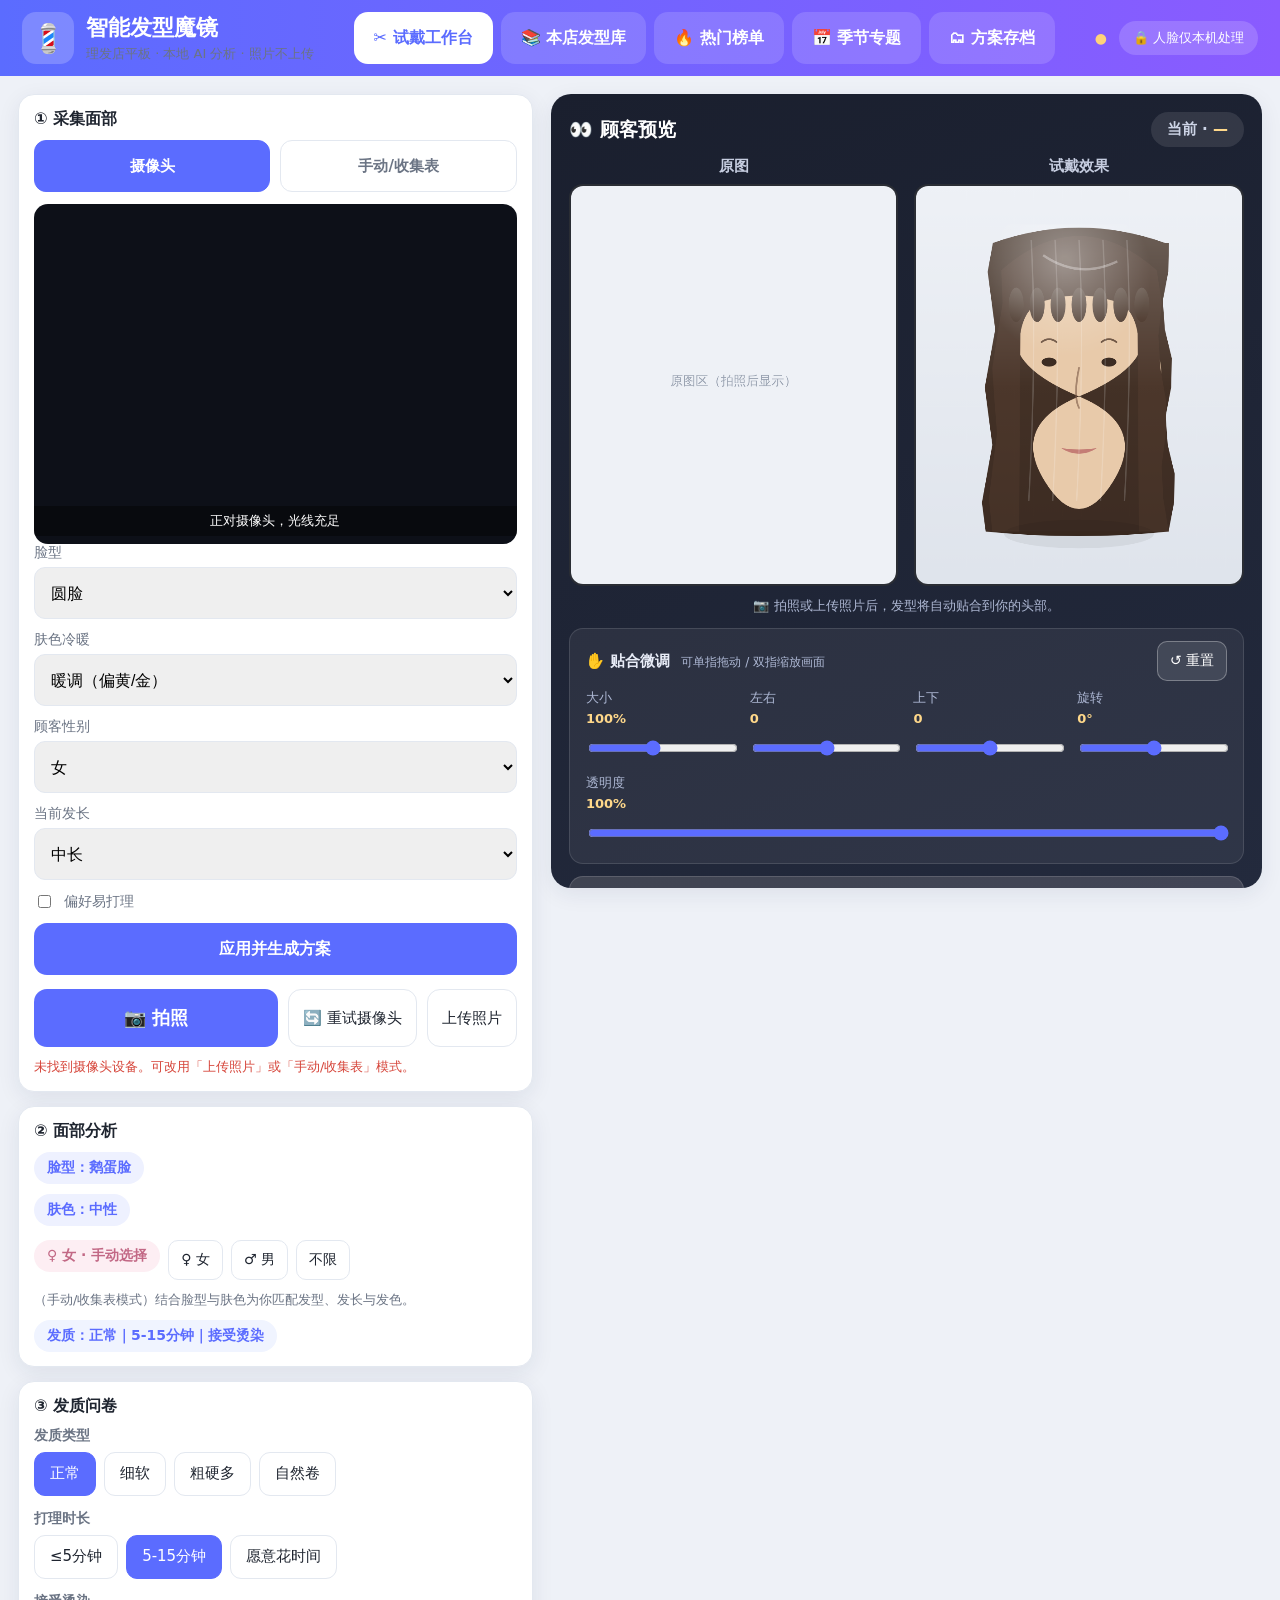
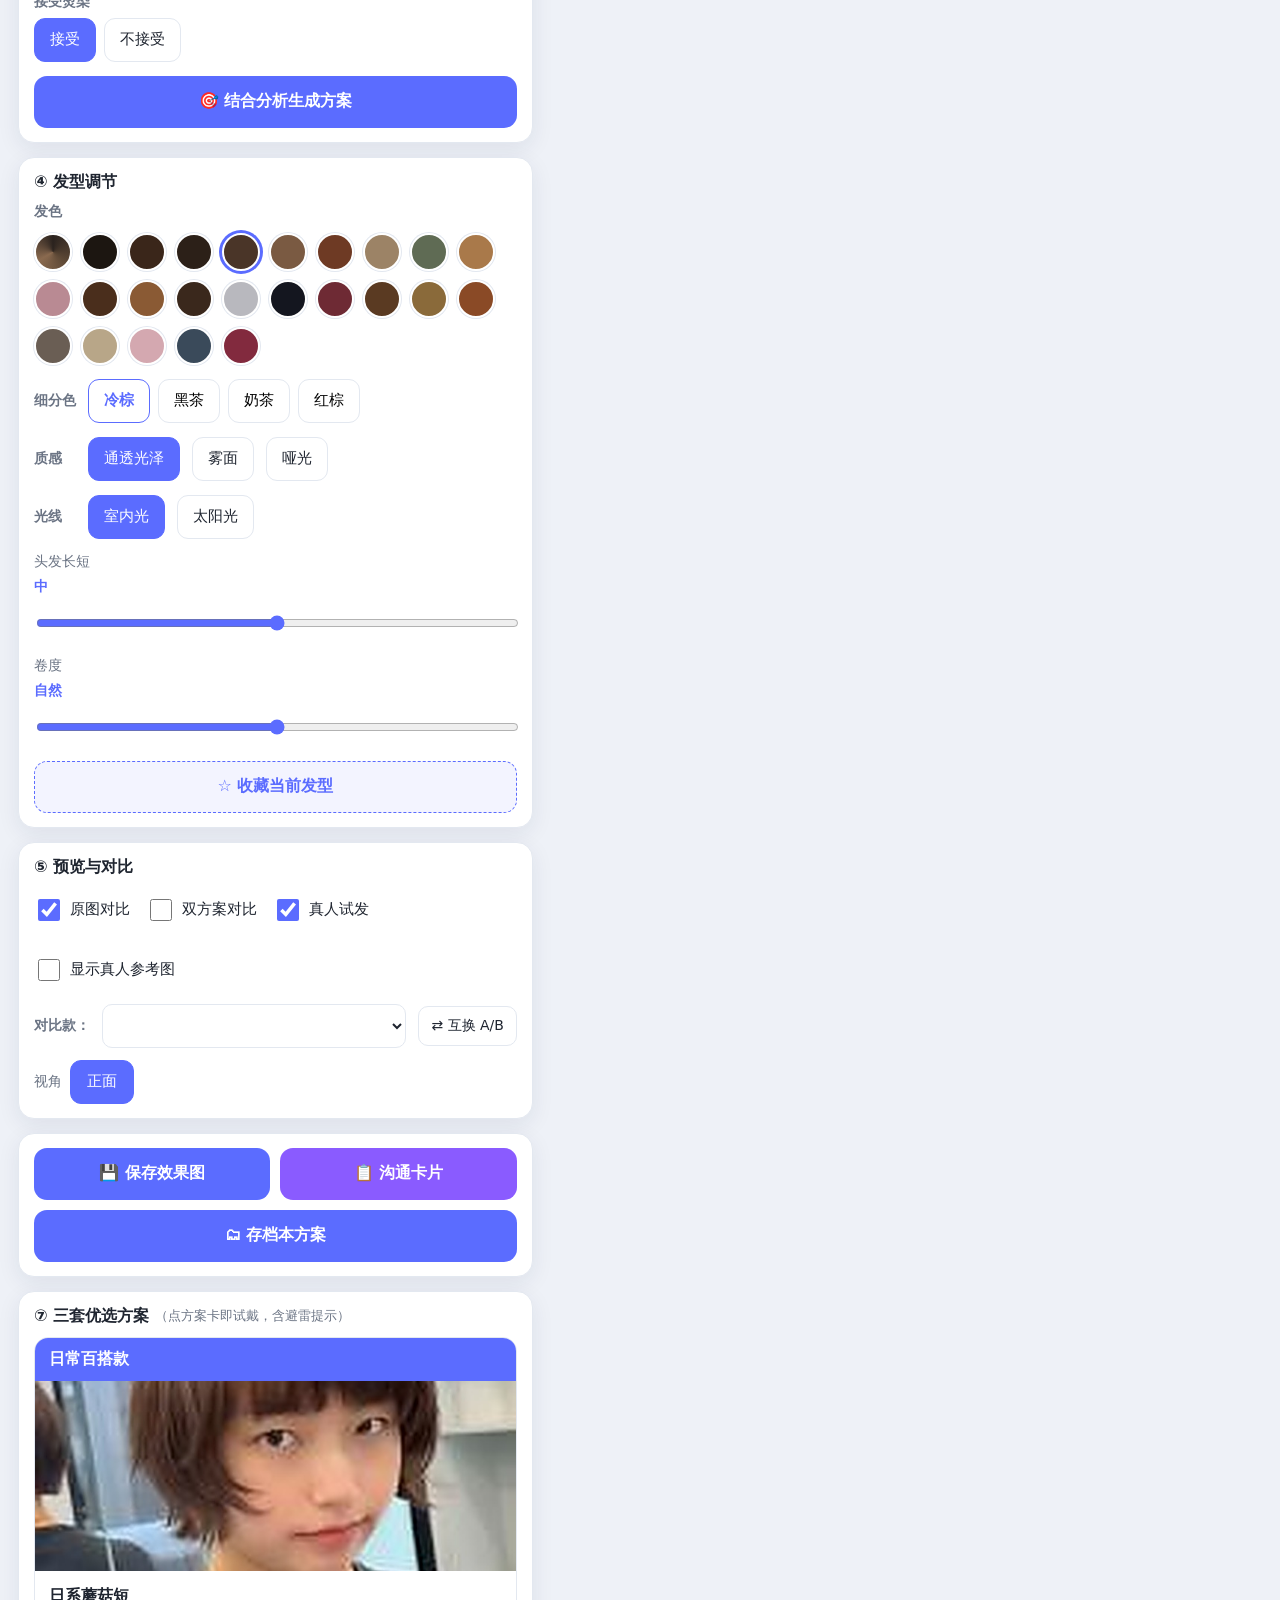
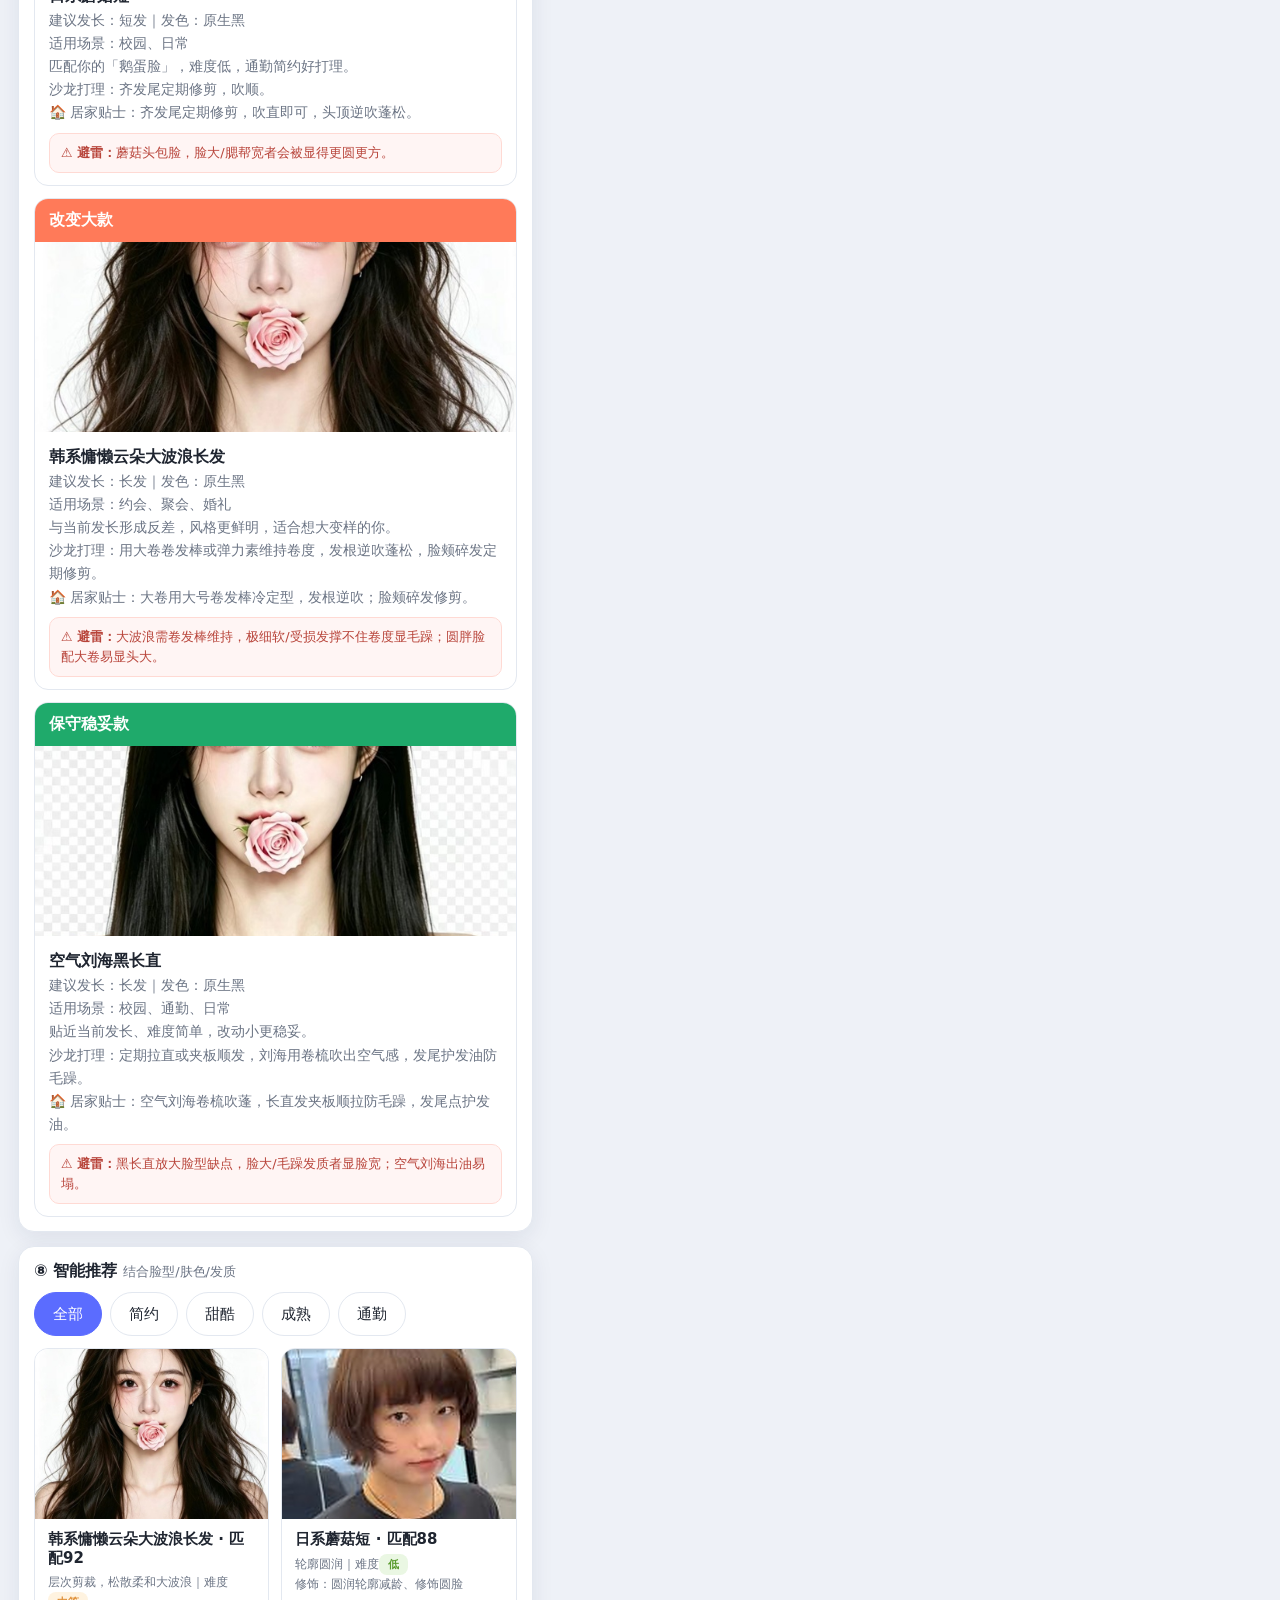
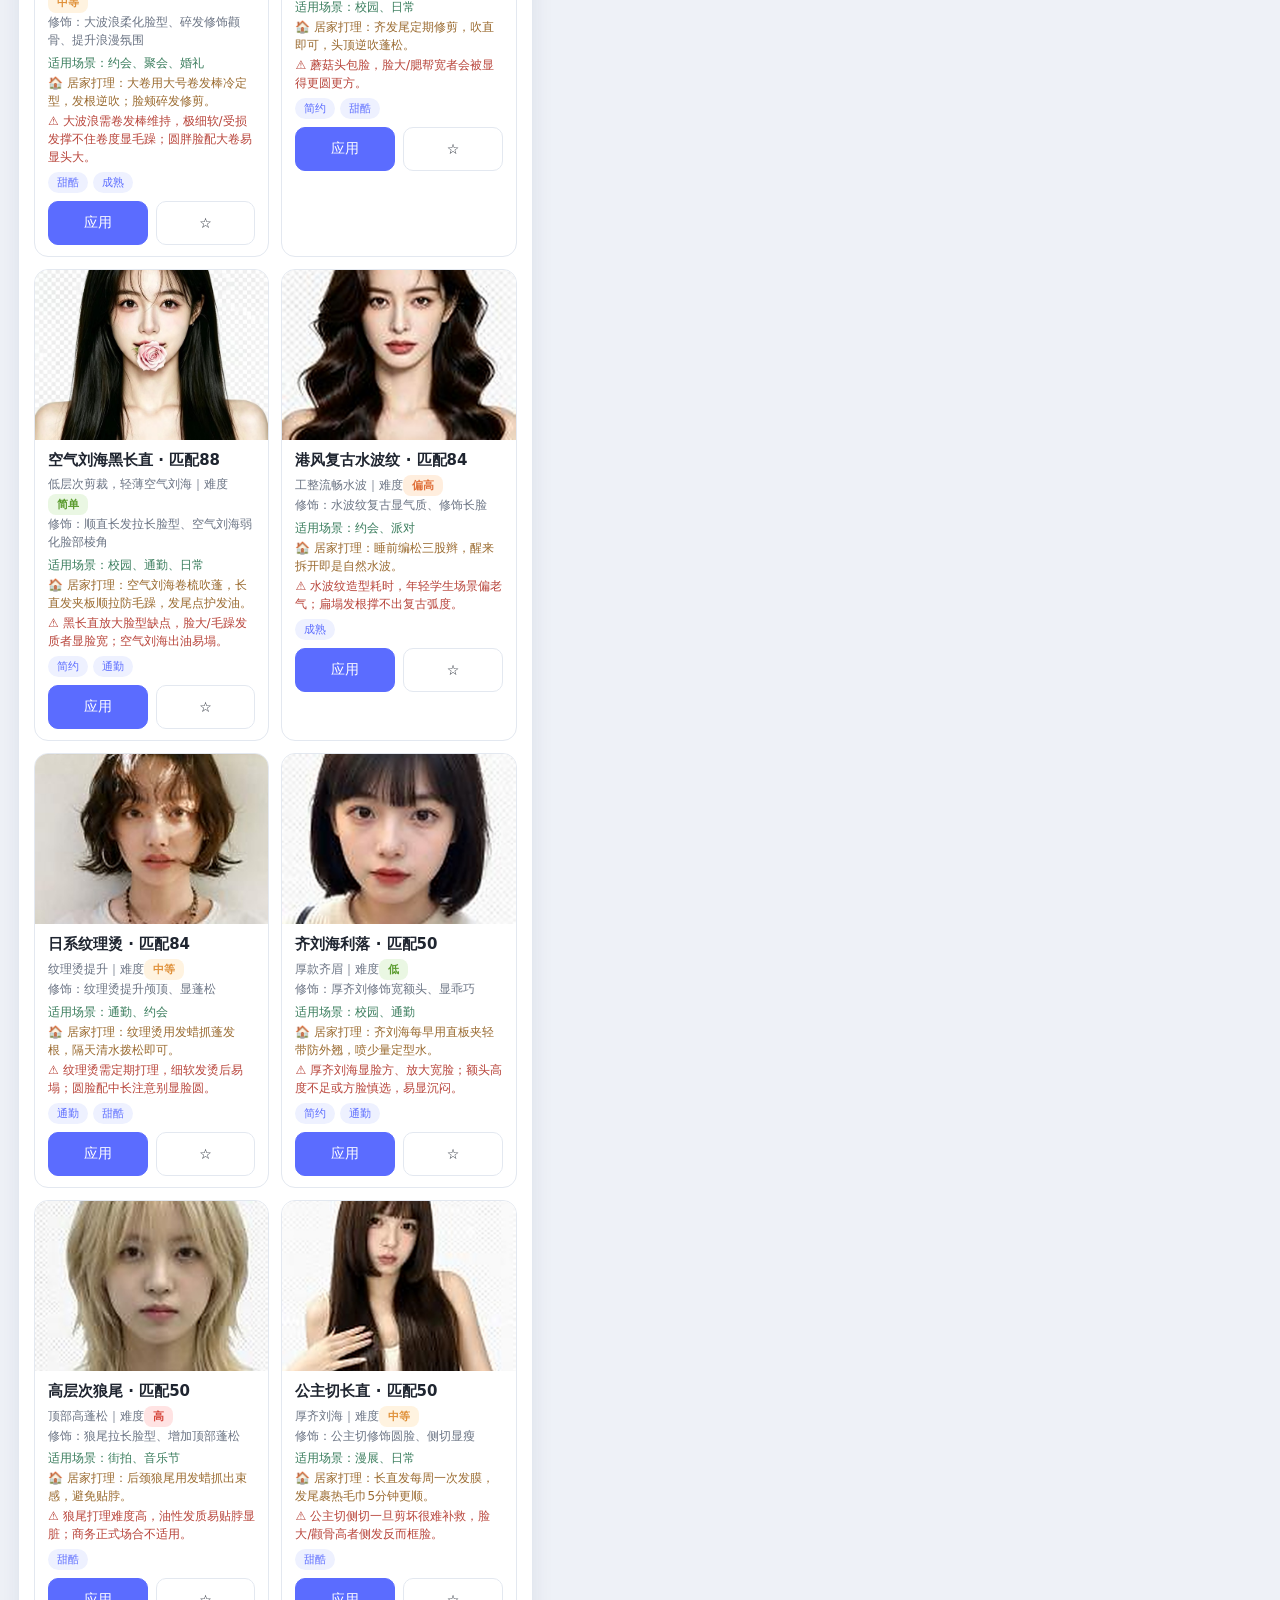
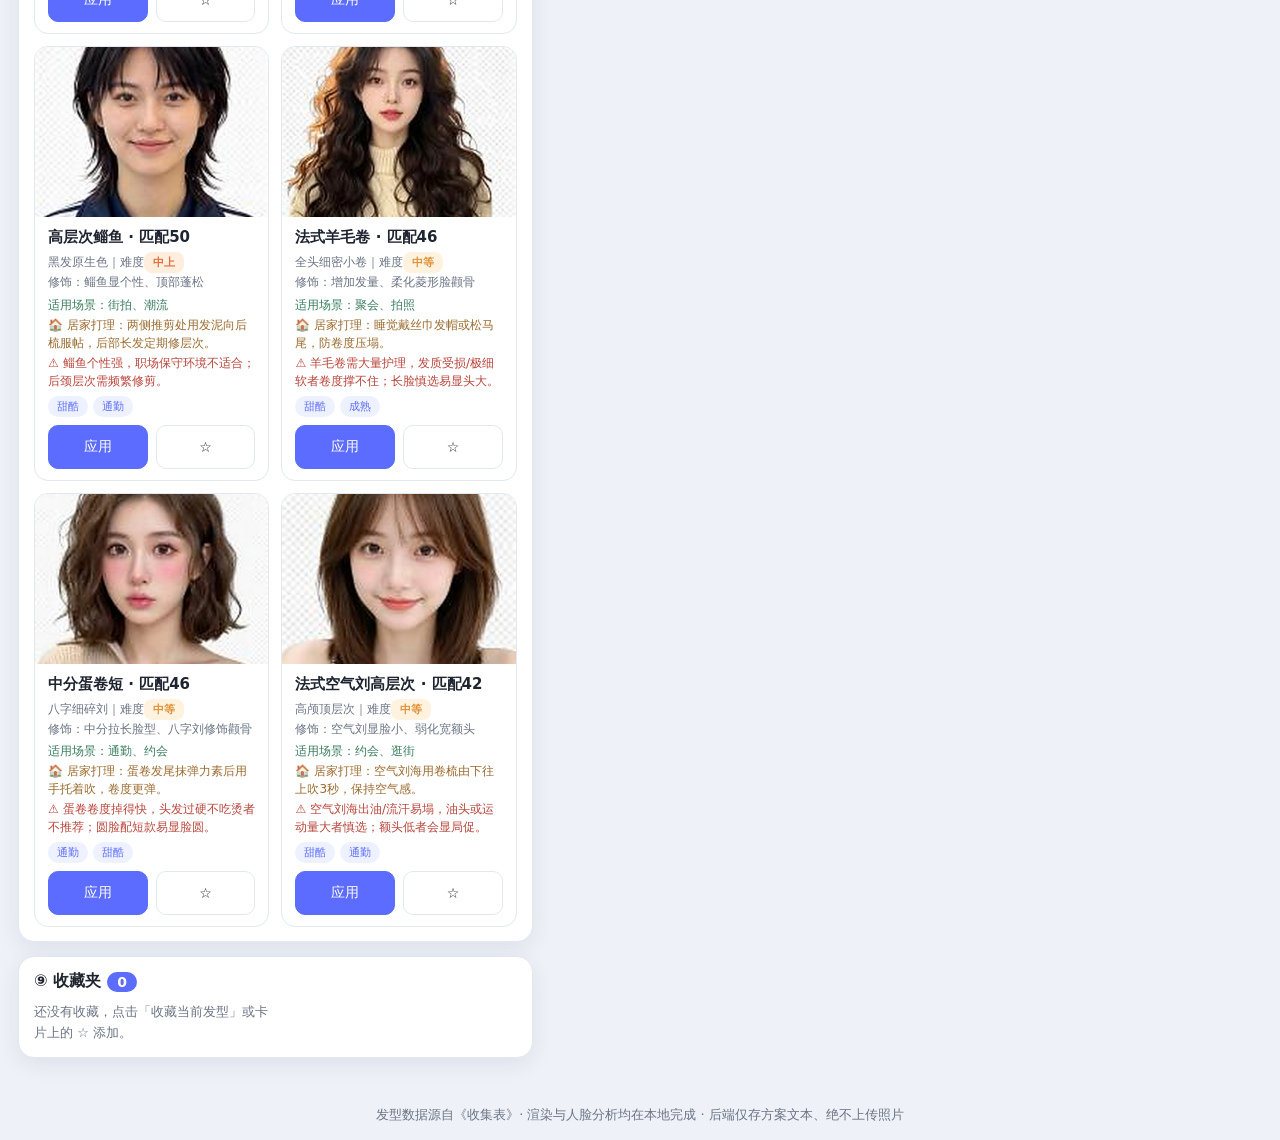
==== index.html @ 03079130 "feat: 发型魔镜加固版 - 去除渲染阻塞外部脚本，纯静态可部署" ====
<!DOCTYPE html>
<html lang="zh-CN">
<head>
<meta charset="UTF-8" />
<meta name="viewport" content="width=device-width, initial-scale=1.0, maximum-scale=1.0, user-scalable=no" />
<title>智能发型魔镜 · 理发店平板系统</title>
<link rel="stylesheet" href="css/style.css" />
<!-- 加固：原腾讯 beacon 统计为渲染阻塞外部脚本，CDN 不可达会卡死整页。
     改为异步注入 + 失败静默，外部网络异常不再影响页面打开。 -->
<script>
(function(){
  try{
    var s=document.createElement('script');
    s.src='https://beacon.cdn.qq.com/sdk/4.5.9/beacon_web.min.js';
    s.async=true;
    s.onload=function(){
      try{
        var beacon=new BeaconAction({
          appkey:'0WEB06U85YBSLJNL',
          versionCode:'1.0.0',
          channelID:'share',
          delay:1000,
          sessionDuration:30*60*1000,
          isOversea:false,
          needReportRqdEvent:false
        });
        beacon.onDirectUserAction('preview_page_view',{
          'url':location.href,
          'referrer':document.referrer,
          'title':document.title,
          'sandbox_id':'214d074e3461478f9d66ea92716c79e2'
        });
      }catch(e){}
    };
    s.onerror=function(){}; // CDN 不可达也完全不影响页面
    document.head.appendChild(s);
  }catch(e){}
})();
</script></head>
<body>
<!-- ===================== 顶栏 ===================== -->
<header class="topbar">
  <div class="brand">
    <span class="logo">💈</span>
    <div>
      <h1>智能发型魔镜</h1>
      <p class="sub">理发店平板 · 本地 AI 分析 · 照片不上传</p>
    </div>
  </div>
  <nav class="topnav" id="topnav">
    <button class="navtab active" data-page="studio">✂ 试戴工作台</button>
    <button class="navtab" data-page="library">📚 本店发型库</button>
    <button class="navtab" data-page="popular">🔥 热门榜单</button>
    <button class="navtab" data-page="season">📅 季节专题</button>
    <button class="navtab" data-page="archive">🗂 方案存档</button>
  </nav>
  <div class="top-right">
    <span id="backendDot" class="be-dot" title="后端状态">●</span>
    <span class="privacy">🔒 人脸仅本机处理</span>
  </div>
</header>

<!-- ===================== 页面1：试戴工作台 ===================== -->
<!-- 左右分栏：左 42% 理发师工作台（全部操作），右 58% 顾客预览大屏（干净简洁） -->
<main class="page page-studio active" id="page-studio">

  <!-- ---------- 左侧：理发师工作台（全部操作控件） ---------- -->
  <aside class="barber-panel">
    <div class="panel-scroll">

      <!-- ① 采集 -->
      <div class="card">
        <h3>① 采集面部</h3>
        <div class="cap-tabs">
          <button id="btnCamera" class="tab active">摄像头</button>
          <button id="btnManual" class="tab">手动/收集表</button>
        </div>
        <div id="camWrap" class="cam-wrap">
          <video id="cam" autoplay playsinline muted></video>
          <canvas id="origCanvas" class="orig" width="720" height="880"></canvas>
          <div id="camHint" class="cam-hint">正对摄像头，光线充足</div>
        </div>
        <div id="manualWrap" class="manual-wrap" hidden>
          <label>脸型 <select id="manFace"></select></label>
          <label>肤色冷暖
            <select id="manSkin">
              <option value="warm">暖调（偏黄/金）</option>
              <option value="cool">冷调（偏粉/蓝）</option>
              <option value="neutral">中性</option>
            </select>
          </label>
          <label>顾客性别
            <select id="manGender">
              <option value="female" selected>女</option>
              <option value="male">男</option>
              <option value="all">不限</option>
            </select>
          </label>
          <label>当前发长
            <select id="manLen">
              <option value="short">短发</option>
              <option value="medium" selected>中长</option>
              <option value="long">长发</option>
            </select>
          </label>
          <label class="chk"><input type="checkbox" id="manEasy" /> 偏好易打理</label>
          <button id="btnManApply" class="primary">应用并生成方案</button>
        </div>
        <div class="cap-actions">
          <button id="btnCapture" class="primary big">📷 拍照</button>
          <button id="btnRetryCam" class="ghost" hidden>🔄 重试摄像头</button>
          <button id="btnUpload" class="ghost">上传照片</button>
          <input type="file" id="fileInput" accept="image/*" capture="user" hidden />
        </div>
        <p id="statusMsg" class="status"></p>
      </div>

      <!-- ② 面部分析 -->
      <div class="card">
        <h3>② 面部分析</h3>
        <div id="metricsBox" class="metrics">
          <span class="m-tag">尚未分析</span>
          <p class="hint">拍照后自动提取脸型、肤色冷暖与性别，可手动修改。</p>
        </div>
      </div>

      <!-- ③ 发质问卷 -->
      <div class="card">
        <h3>③ 发质问卷</h3>
        <div class="quiz">
          <div class="quiz-row">
            <span class="lbl">发质类型</span>
            <div class="seg-group" id="qHairType">
              <button class="seg active" data-v="normal">正常</button>
              <button class="seg" data-v="fine">细软</button>
              <button class="seg" data-v="thick">粗硬多</button>
              <button class="seg" data-v="curly">自然卷</button>
            </div>
          </div>
          <div class="quiz-row">
            <span class="lbl">打理时长</span>
            <div class="seg-group" id="qStyleTime">
              <button class="seg" data-v="quick">≤5分钟</button>
              <button class="seg active" data-v="normal">5-15分钟</button>
              <button class="seg" data-v="patient">愿意花时间</button>
            </div>
          </div>
          <div class="quiz-row">
            <span class="lbl">接受烫染</span>
            <div class="seg-group" id="qPerm">
              <button class="seg active" data-v="yes">接受</button>
              <button class="seg" data-v="no">不接受</button>
            </div>
          </div>
          <button id="btnQuiz" class="primary">🎯 结合分析生成方案</button>
        </div>
      </div>

      <!-- ④ 发型调节 -->
      <div class="card">
        <h3>④ 发型调节</h3>
        <div class="ctrl-row"><span class="lbl">发色</span><div id="colorBox" class="swatches"></div></div>
        <div class="ctrl-row"><span class="lbl">细分色</span>
          <div class="quick-colors">
            <button class="qc" data-c="coolbrown">冷棕</button>
            <button class="qc" data-c="blacktea">黑茶</button>
            <button class="qc" data-c="milktea">奶茶</button>
            <button class="qc" data-c="redbrown">红棕</button>
          </div>
        </div>
        <div class="ctrl-row"><span class="lbl">质感</span>
          <button class="seg active" data-tex="glossy">通透光泽</button>
          <button class="seg" data-tex="frosted">雾面</button>
          <button class="seg" data-tex="matte">哑光</button>
        </div>
        <div class="ctrl-row"><span class="lbl">光线</span>
          <button class="seg active" data-light="indoor">室内光</button>
          <button class="seg" data-light="sun">太阳光</button>
        </div>
        <div class="ctrl-row col">
          <label class="slider-lbl">头发长短 <span id="lenVal">中</span>
            <input type="range" id="lenSlider" min="0" max="1" step="0.01" value="0.5" /></label>
          <label class="slider-lbl">卷度 <span id="curlVal">自然</span>
            <input type="range" id="curlSlider" min="0" max="1" step="0.01" value="0.5" /></label>
        </div>
        <button id="btnFavorite" class="fav-btn">☆ 收藏当前发型</button>
      </div>

      <!-- ⑤ 预览与对比控制 -->
      <div class="card">
        <h3>⑤ 预览与对比</h3>
        <div class="cust-toggles panel-toggles">
          <label class="switch"><input type="checkbox" id="toggleSide" checked /> 原图对比</label>
          <label class="switch"><input type="checkbox" id="toggleCompare" /> 双方案对比</label>
          <label class="switch"><input type="checkbox" id="toggleTryOn" checked /> 真人试发</label>
          <label class="switch"><input type="checkbox" id="toggleRealImg" /> 显示真人参考图</label>
        </div>
        <div id="cmpBar" class="cmp-bar" hidden>
          <span class="lbl">对比款：</span>
          <select id="cmpSelect" class="cmp-select"></select>
          <button id="btnSwap" class="ghost sm">⇄ 互换 A/B</button>
        </div>
        <div class="view-switch"><span class="lbl">视角</span>
          <button class="viewBtn active" data-view="front">正面</button></div>
      </div>

      <!-- ⑥ 操作按钮 -->
      <div class="card action-card">
        <div class="shot-row">
          <button id="btnShot" class="primary">💾 保存效果图</button>
          <button id="btnBarber" class="primary alt">📋 沟通卡片</button>
        </div>
        <button id="btnArchive" class="primary wide">🗂 存档本方案</button>
      </div>

      <!-- ⑦ 三套优选方案（发型选择列表） -->
      <div class="card">
        <h3>⑦ 三套优选方案 <span class="mini-note">（点方案卡即试戴，含避雷提示）</span></h3>
        <div id="planBox" class="plans"></div>
      </div>

      <!-- ⑧ 智能推荐 -->
      <div class="card">
        <h3>⑧ 智能推荐 <span class="mini-note">结合脸型/肤色/发质</span></h3>
        <div class="filters" id="filterBox">
          <button class="flt active" data-tag="all">全部</button>
          <button class="flt" data-tag="简约">简约</button>
          <button class="flt" data-tag="甜酷">甜酷</button>
          <button class="flt" data-tag="成熟">成熟</button>
          <button class="flt" data-tag="通勤">通勤</button>
        </div>
        <div id="recGrid" class="grid"></div>
      </div>

      <!-- ⑨ 收藏夹 -->
      <div class="card">
        <h3>⑨ 收藏夹 <span id="favCount" class="badge">0</span></h3>
        <div id="favBox" class="grid"></div>
      </div>

    </div>
  </aside>

  <!-- ---------- 右侧：顾客预览大屏（干净简洁，仅画面 + 少量微调） ---------- -->
  <section class="customer-view">
    <div class="cust-head">
      <h2>👀 顾客预览</h2>
      <span class="cust-style-tag">当前 · <span id="curStyleName">—</span></span>
    </div>

    <div id="previewArea" class="preview-area">
      <figure class="pv" id="origFig">
        <figcaption>原图</figcaption>
        <div class="cv-box"><canvas id="origView" width="720" height="880"></canvas></div>
      </figure>
      <figure class="pv" id="effectFig">
        <figcaption>试戴效果</figcaption>
        <div class="cv-box effect-box">
          <canvas id="effectCanvas" width="720" height="880"></canvas>
          <img id="realRefImg" class="real-ref" alt="真人参考" hidden />
        </div>
      </figure>
      <figure class="pv cmp-only" id="effectFigB" hidden>
        <figcaption>对比 · <span id="curStyleNameB">—</span></figcaption>
        <div class="cv-box effect-box">
          <canvas id="effectCanvasB" width="720" height="880"></canvas>
        </div>
      </figure>
    </div>

    <p id="tryOnHint" class="hint cust-hint"></p>

    <!-- 少量微调控件（贴合微调，紧凑横排） -->
    <div class="fit-mini">
      <div class="fit-head">
        <span class="fit-title">✋ 贴合微调 <span class="fit-note">可单指拖动 / 双指缩放画面</span></span>
        <button id="btnFitReset" class="ghost sm dark">↺ 重置</button>
      </div>
      <div class="fit-grid">
        <label class="slider-lbl">大小 <span id="fitScaleVal">100%</span>
          <input type="range" id="fitScale" min="0.7" max="1.4" step="0.01" value="1" /></label>
        <label class="slider-lbl">左右 <span id="fitDxVal">0</span>
          <input type="range" id="fitDx" min="-120" max="120" step="1" value="0" /></label>
        <label class="slider-lbl">上下 <span id="fitDyVal">0</span>
          <input type="range" id="fitDy" min="-120" max="120" step="1" value="0" /></label>
        <label class="slider-lbl">旋转 <span id="fitRotVal">0°</span>
          <input type="range" id="fitRot" min="-15" max="15" step="0.5" value="0" /></label>
        <label class="slider-lbl wide-lbl">透明度 <span id="fitOpacityVal">100%</span>
          <input type="range" id="fitOpacity" min="0.35" max="1" step="0.01" value="1" /></label>
      </div>
    </div>

    <!-- 温柔寄语（顾客侧情绪安抚） -->
    <div class="warm-banner" aria-label="温柔寄语">
      <span class="warm-icon">💛</span>
      <p id="warmWord" class="warm-word"></p>
      <button id="btnWarmNext" class="warm-next" title="换一句">换一句 ›</button>
    </div>
  </section>
</main>

<!-- ===================== 页面2：本店发型库 ===================== -->
<main class="page page-library" id="page-library">
  <div class="card">
    <h2>📚 本店发型库 <span class="mini-note">共 <span id="dbCount">0</span> 款 · 点任意一款回工作台试戴</span></h2>
    <div id="allGrid" class="grid grid-lib"></div>
  </div>
</main>

<!-- ===================== 页面3：热门榜单 ===================== -->
<main class="page page-popular" id="page-popular">
  <div class="card">
    <h2>🔥 本店热门发型榜单 <span class="mini-note">按人气热度排序</span></h2>
    <div id="popularBox" class="rank-list"></div>
  </div>
</main>

<!-- ===================== 页面4：季节专题 ===================== -->
<main class="page page-season" id="page-season">
  <div class="season-tabs" id="seasonTabs">
    <button class="stab active" data-s="spring">🌸 春</button>
    <button class="stab" data-s="summer">🌊 夏</button>
    <button class="stab" data-s="autumn">🍂 秋</button>
    <button class="stab" data-s="winter">❄️ 冬</button>
  </div>
  <div class="card">
    <div id="seasonHead" class="season-head"></div>
    <div id="seasonBox" class="grid grid-lib"></div>
  </div>
</main>

<!-- ===================== 页面5：方案存档 ===================== -->
<main class="page page-archive" id="page-archive">
  <div class="card">
    <h2>🗂 方案存档 <span id="archStatus" class="mini-note"></span></h2>
    <div id="archiveBox" class="arch-list"></div>
  </div>
</main>

<footer class="foot">发型数据源自《收集表》· 渲染与人脸分析均在本地完成 · 后端仅存方案文本、绝不上传照片</footer>

<script src="js/face-api.min.js"></script>
<script src="js/data.js"></script>
<script src="js/hairmeta.js"></script>
<script src="js/analysis.js"></script>
<script src="js/store.js"></script>
<script src="js/render.js"></script>
<script src="js/app.js"></script>
</body>
</html>
---- css/style.css ----
:root{
  --bg:#eef1f7; --card:#ffffff; --ink:#1f2530; --sub:#6b7484;
  --line:#e3e8f0; --brand:#5b6cff; --brand2:#8a5bff; --accent:#ff7a59;
  --ok:#1faa6b; --warn:#e0913a; --danger:#d6453a;
  --shadow:0 6px 22px rgba(30,40,80,.08);
  --radius:16px;
  --tap:52px;                 /* 触控最小高度 */
}
*{box-sizing:border-box; -webkit-tap-highlight-color:transparent;}
html,body{margin:0; padding:0; background:var(--bg); color:var(--ink);
  font-family:-apple-system,"PingFang SC","Microsoft YaHei",system-ui,sans-serif;
  -webkit-text-size-adjust:100%;}
h1{font-size:22px; margin:0;} h2{font-size:19px; margin:0 0 12px; display:flex; align-items:center; gap:8px; flex-wrap:wrap;}
h3{font-size:17px; margin:0 0 10px; display:flex; align-items:center; gap:6px;}
p{margin:0;} .sub{font-size:13px; color:var(--sub); margin-top:2px;}
.hint{font-size:13px; color:var(--sub); line-height:1.55;}
.mini-note{font-size:13px; font-weight:400; color:var(--sub);}
.card{background:var(--card); border:1px solid var(--line); border-radius:var(--radius);
  padding:16px; box-shadow:var(--shadow); margin-bottom:16px;}

/* ===================== 顶栏 + 导航 ===================== */
.topbar{display:flex; justify-content:space-between; align-items:center; gap:16px; padding:12px 22px;
  background:linear-gradient(90deg,#5b6cff,#8a5bff); color:#fff; position:sticky; top:0; z-index:30;}
.brand{display:flex; align-items:center; gap:12px; flex:0 0 auto;}
.logo{font-size:28px; background:rgba(255,255,255,.2); width:52px; height:52px; border-radius:14px;
  display:grid; place-items:center;}
.topnav{display:flex; gap:8px; flex:1; justify-content:center; flex-wrap:wrap;}
.navtab{padding:12px 20px; min-height:var(--tap); border:none; border-radius:14px;
  background:rgba(255,255,255,.14); color:#fff; font-size:16px; font-weight:600; transition:.15s;}
.navtab.active{background:#fff; color:var(--brand);}
.navtab:active{transform:scale(.97);}
.top-right{display:flex; align-items:center; gap:12px; flex:0 0 auto;}
.privacy{font-size:13px; background:rgba(255,255,255,.16); padding:8px 14px; border-radius:20px; white-space:nowrap;}
.be-dot{font-size:14px; color:#9fe6bd;}          /* 绿=后端在线 */
.be-dot.off{color:#ffd27a;}                      /* 黄=降级本地 */

/* ===================== 页面切换 ===================== */
.page{display:none; padding:18px;}
.page.active{display:block;}

/* 工作台：左右分栏（左 42% 理发师工作台 · 右 58% 顾客预览大屏），并排互不遮挡 */
.page-studio.active{display:grid;
  grid-template-columns:42fr 58fr;          /* 左 42% / 右 58% */
  grid-template-areas:"barber customer";
  gap:18px; align-items:start;}
.barber-panel{grid-area:barber; min-width:0;}
.customer-view{grid-area:customer; min-width:0; position:sticky; top:88px;
  max-height:calc(100vh - 106px); overflow-y:auto; z-index:1;}   /* 预览固定在自身栏内，绝不越界盖住左栏 */
@media(max-width:1024px){
  .page-studio.active{grid-template-columns:1fr; grid-template-areas:"customer" "barber";}
  .customer-view{position:static; max-height:none;}
}

/* ===================== 顾客预览视图（右侧大画面，干净简洁） ===================== */
.customer-view{background:linear-gradient(160deg,#1a1f2e,#232a3d); border-radius:20px;
  padding:18px 18px 14px; box-shadow:var(--shadow); color:#fff;}
.cust-head{display:flex; justify-content:space-between; align-items:center; margin-bottom:10px; flex-wrap:wrap; gap:8px;}
.cust-head h2{color:#fff; margin:0;}
.cust-style-tag{font-size:15px; color:#cdd4e6; background:rgba(255,255,255,.1);
  padding:8px 16px; border-radius:20px; font-weight:600;}
.cust-style-tag span{color:#ffd88a;}
/* 预览/对比开关移入左侧工作台卡片（浅色背景） */
.cust-toggles{display:flex; gap:16px; flex-wrap:wrap;}
.panel-toggles{margin-bottom:12px;}
.panel-toggles .switch{color:var(--ink); font-size:15px; min-height:44px;}
/* 预览画布：随右栏宽度自适应，永不溢出到左栏 */
.preview-area{display:flex; gap:16px; margin:6px 0 10px; justify-content:center;}
.pv{margin:0; text-align:center; flex:1 1 0; min-width:0; max-width:430px;}
.pv figcaption{font-size:15px; color:#c6cde0; margin-bottom:8px; font-weight:600;}
.cv-box{border:2px solid rgba(255,255,255,.12); border-radius:14px; overflow:hidden; background:#0d1018; position:relative; width:100%;}
#origView,#effectCanvas,#effectCanvasB{width:100%; height:auto; aspect-ratio:720/880; display:block; background:#0d1018;}
.effect-box{display:grid; place-items:center;}
#effectCanvas,#effectCanvasB{grid-area:1/1;}
#effectCanvas{touch-action:none; cursor:grab;} #effectCanvas.dragging{cursor:grabbing;}
.real-ref{grid-area:1/1; width:100%; height:100%; object-fit:cover; z-index:2; border-radius:12px; transition:opacity .25s; opacity:0; pointer-events:none;}
.real-ref.show{opacity:1;}
.cust-hint{color:#aeb8d4; text-align:center; min-height:18px; margin:2px 0;}
/* 对比模式：三图并排（原图+A+B），未开启时隐藏 B */
.cmp-only[hidden]{display:none;}
/* 对比控制条现位于左侧工作台卡片内（浅色背景） */
.cmp-bar{display:flex; align-items:center; gap:12px; margin:8px 0 4px; color:var(--sub); flex-wrap:wrap;}
.cmp-bar .lbl{font-size:14px; font-weight:600;}
.cmp-select{flex:1; min-width:0; padding:10px 14px; min-height:44px; border-radius:10px; border:1px solid var(--line); font-size:15px; background:#fff; color:var(--ink);}
/* 对比开启时三图并排：flex 自动均分收窄，无需固定尺寸 */

/* ===================== 理发师工作台（左侧 42%，全部操作控件） ===================== */
.barber-panel{background:transparent;}
.panel-scroll{display:flex; flex-direction:column;}
.barber-panel .card{margin-bottom:14px; padding:14px 15px;}
.barber-panel h3{font-size:16px;}
/* 左栏内的方案 / 推荐 / 收藏列表：适配 42% 窄栏 */
.barber-panel .plans{grid-template-columns:1fr; gap:12px;}
.barber-panel .grid{grid-template-columns:repeat(auto-fill,minmax(170px,1fr)); gap:12px;}
.barber-panel .plan .real-thumb{height:190px;}
.barber-panel .style-card .thumb,.barber-panel .style-card .real-thumb{height:170px;}

/* 采集 */
.cap-tabs{display:flex; gap:10px; margin-bottom:12px;}
.tab{flex:1; min-height:var(--tap); padding:12px; border:1px solid var(--line); background:#fff; border-radius:12px; font-size:15px; color:var(--sub); font-weight:600;}
.tab.active{background:var(--brand); color:#fff; border-color:var(--brand);}
.cam-wrap{position:relative; width:100%; aspect-ratio:3/4; background:#0d1018; border-radius:14px; overflow:hidden; max-height:340px; margin:0 auto;}
#cam{width:100%; height:100%; object-fit:cover; transform:scaleX(-1);}
#origCanvas{position:absolute; inset:0; width:100%; height:100%; object-fit:cover; border-radius:14px;}
#origCanvas.orig{display:none;}
.cam-hint{position:absolute; left:0; right:0; bottom:8px; text-align:center; color:#fff; font-size:13px;
  background:rgba(0,0,0,.4); padding:6px;}
.manual-wrap{display:flex; flex-direction:column; gap:12px;}
.manual-wrap label{font-size:14px; color:var(--sub); display:flex; flex-direction:column; gap:5px;}
.manual-wrap select{padding:12px; min-height:var(--tap); border:1px solid var(--line); border-radius:11px; font-size:16px;}
.manual-wrap .chk{flex-direction:row; align-items:center; gap:10px;}
.cap-actions{display:flex; gap:10px; margin-top:14px; flex-wrap:wrap;}
.status{font-size:13px; color:var(--warn); margin-top:10px; min-height:18px; line-height:1.5;}

/* 按钮（放大触控） */
button{font-family:inherit; cursor:pointer;}
.primary{flex:1; min-height:var(--tap); padding:13px; border:none; border-radius:13px; background:var(--brand); color:#fff; font-size:16px; font-weight:600;}
.primary.big{font-size:18px; min-height:58px;}
.primary.alt{background:var(--brand2);}
.primary.wide{width:100%; flex:none; margin-top:10px;}
.ghost{min-height:var(--tap); padding:12px 14px; border:1px solid var(--line); background:#fff; border-radius:13px; font-size:15px; color:var(--ink);}
.ghost.sm{min-height:40px; padding:8px 12px; font-size:14px; border-radius:10px;}
.primary:active,.ghost:active{transform:scale(.98);}
.action-card{position:static;}   /* 禁止浮层：操作卡随流布局，不覆盖任何控件 */

/* 分析 */
.metrics{display:flex; flex-direction:column; gap:10px;}
.m-tag{display:inline-block; align-self:flex-start; background:#eef1ff; color:var(--brand); padding:7px 13px; border-radius:20px; font-size:14px; font-weight:600;}
.m-grid{display:grid; grid-template-columns:1fr 1fr; gap:8px;}
.m-item{font-size:13px; background:#f7f9fc; border:1px solid var(--line); border-radius:10px; padding:9px 11px;}
.m-item b{color:var(--brand);}

/* 性别识别 */
.gender-row{display:flex; align-items:center; gap:8px; margin-top:4px; flex-wrap:wrap;}
.gender-tag{background:#eef1ff; color:var(--brand);}
.gender-tag.female{background:#fdeef3; color:#c26885;}
.gender-tag.male{background:#e3f0ff; color:#3a6eb5;}
.gender-switch{min-height:40px; padding:7px 13px; font-size:14px; border-radius:10px; white-space:nowrap;}

/* 发质问卷 */
.quiz{display:flex; flex-direction:column; gap:14px;}
.quiz-row{display:flex; flex-direction:column; gap:7px;}
.quiz-row .lbl{font-size:14px; color:var(--sub); font-weight:600;}
.seg-group{display:flex; gap:8px; flex-wrap:wrap;}

/* 发型调节 */
.ctrl-row{display:flex; align-items:center; gap:12px; margin-bottom:14px; flex-wrap:wrap;}
.ctrl-row.col{flex-direction:column; align-items:stretch; gap:14px;}
.ctrl-row .lbl{font-size:14px; color:var(--sub); min-width:42px; font-weight:600;}
.swatches{display:flex; gap:9px; flex-wrap:wrap;}
.swatch{width:38px; height:38px; border-radius:50%; border:2px solid #fff; box-shadow:0 0 0 1px var(--line);}
.swatch.active{box-shadow:0 0 0 3px var(--brand);}
.quick-colors{display:flex; gap:8px; flex-wrap:wrap;}
.qc{min-height:44px; padding:10px 15px; border:1px solid var(--line); background:#fff; border-radius:11px; font-size:15px;}
.qc.active{border-color:var(--brand); color:var(--brand); font-weight:600;}
.seg{min-height:44px; padding:10px 15px; border:1px solid var(--line); background:#fff; border-radius:11px; font-size:15px; color:var(--ink);}
.seg.active{background:var(--brand); color:#fff; border-color:var(--brand);}
.slider-lbl{font-size:14px; color:var(--sub); display:flex; flex-direction:column; gap:7px;}
.slider-lbl span{color:var(--brand); font-weight:600;}
input[type=range]{width:100%; height:36px; accent-color:var(--brand);}
.fav-btn{width:100%; min-height:var(--tap); padding:13px; border:1px dashed var(--brand); background:#f3f4ff; color:var(--brand); border-radius:13px; font-size:16px; font-weight:600;}
.fav-btn.on{background:var(--brand); color:#fff; border-style:solid;}

/* 贴合微调（紧凑条，位于右侧顾客预览区底部 · 深色适配） */
.fit-mini{margin-top:12px; background:rgba(255,255,255,.06); border:1px solid rgba(255,255,255,.12);
  border-radius:14px; padding:12px 16px;}
.fit-mini .fit-title{font-size:15px; font-weight:700; color:#e8ecf7;}
.fit-mini .fit-note{font-size:12px; font-weight:400; color:#aeb8d4; margin-left:6px;}
.fit-mini .fit-head{margin-bottom:8px;}
.fit-mini .fit-grid{grid-template-columns:repeat(4,1fr); gap:8px 14px;}
.fit-mini .wide-lbl{grid-column:1/-1;}
.fit-mini .wide-lbl span{color:#8ee0c0;}
.fit-mini .slider-lbl{color:#aeb8d4; font-size:13px; gap:4px;}
.fit-mini .slider-lbl span{color:#ffd88a;}
.fit-mini input[type=range]{height:32px;}
.ghost.sm.dark{background:rgba(255,255,255,.1); border-color:rgba(255,255,255,.3); color:#fff;}
@media(max-width:1240px){ .fit-mini .fit-grid{grid-template-columns:1fr 1fr;} }
.fit-head{display:flex; justify-content:space-between; align-items:center;}
.fit-grid{display:grid; grid-template-columns:1fr 1fr; gap:12px 16px;}
.view-switch{display:flex; gap:8px; align-items:center; margin-top:12px; flex-wrap:wrap;}
.view-switch .lbl{font-size:14px; color:var(--sub);}
.viewBtn{min-height:44px; padding:10px 16px; border:1px solid var(--line); background:#fff; border-radius:11px; font-size:15px; color:var(--ink);}
.viewBtn.active{background:var(--brand); color:#fff; border-color:var(--brand);}
.switch{font-size:14px; color:var(--sub); display:flex; align-items:center; gap:7px;}
.switch input{width:22px; height:22px; accent-color:var(--brand);}
.ref-line{margin-top:10px;}
.shot-row{display:flex; gap:10px;}

/* ===================== 方案（含避雷） ===================== */
.two-col{display:grid; grid-template-columns:1fr 1fr; gap:16px;}
@media(max-width:900px){ .two-col{grid-template-columns:1fr;} }
.plans{display:grid; grid-template-columns:repeat(3,1fr); gap:14px;}
@media(max-width:800px){ .plans{grid-template-columns:1fr;} }
.plan{border:1px solid var(--line); border-radius:14px; overflow:hidden; background:#fff; cursor:pointer; transition:.15s;}
.plan:active{transform:scale(.99);}
.plan .ph{display:flex; align-items:center; gap:8px; padding:11px 14px; color:#fff; font-weight:700; font-size:16px;}
.plan.daily .ph{background:#5b6cff;} .plan.bold .ph{background:#ff7a59;} .plan.safe .ph{background:#1faa6b;}
.plan .real-thumb{width:100%; height:220px; display:block; background:#f0f2f7; object-fit:cover;}
.plan .pb{padding:12px 14px; font-size:14px; color:var(--sub); line-height:1.65;}
.plan .pb b{color:var(--ink); font-size:16px;}
.avoid{margin-top:8px; background:#fff5f4; border:1px solid #ffdad4; border-radius:10px; padding:9px 11px; font-size:13px; color:#b8443a; line-height:1.55;}
.avoid::before{content:'⚠ 避雷：'; font-weight:700;}

/* 卡片网格 */
.grid{display:grid; grid-template-columns:repeat(auto-fill,minmax(200px,1fr)); gap:14px;}
.grid-lib{grid-template-columns:repeat(auto-fill,minmax(210px,1fr));}
.style-card{border:1px solid var(--line); border-radius:14px; overflow:hidden; background:#fff; display:flex; flex-direction:column;}
.style-card .thumb,.style-card .real-thumb{width:100%; height:200px; background:#f0f2f7; display:block; object-fit:cover;}
.style-card .body{padding:11px 13px;}
.style-card .nm{font-size:15px; font-weight:700; margin-bottom:5px;}
.style-card .meta{font-size:12px; color:var(--sub); line-height:1.55; min-height:34px;}
.style-card .scene{font-size:12px; color:#3a7d5d; line-height:1.5; margin:4px 0 1px;}
.style-card .home-tip{font-size:12px; color:#9a6a2f; line-height:1.5; margin:2px 0 1px;}
.style-card .avoid-mini{font-size:12px; color:#b8443a; line-height:1.5; margin:2px 0 1px;}
.style-card .tags{display:flex; gap:5px; flex-wrap:wrap; margin:6px 0;}
.chip{font-size:11px; background:#eef1ff; color:var(--brand); padding:3px 9px; border-radius:12px;}
.style-card .acts{display:flex; gap:8px; margin-top:8px;}
.style-card .acts button{flex:1; min-height:44px; padding:10px; font-size:14px; border-radius:10px; border:1px solid var(--line); background:#fff; color:var(--ink);}
.style-card .acts .use{background:var(--brand); color:#fff; border-color:var(--brand);}
.style-card.active-style{border-color:var(--brand); box-shadow:0 0 0 2px rgba(90,110,255,.25);}
.style-card.active-style .nm::after{content:' ✓'; color:var(--brand);}
.diff{display:inline-block; font-size:11px; padding:2px 9px; border-radius:8px; font-weight:600;}
.diff.l1{background:#e3f7ec; color:#1faa6b;} .diff.l2{background:#eaf7e3; color:#5a9b2e;}
.diff.l3{background:#fff3e0; color:#e0913a;} .diff.l4{background:#ffeede; color:#e0703a;}
.diff.l5{background:#ffe3e3; color:#d6453a;}
.filters{display:flex; gap:8px; flex-wrap:wrap; margin-bottom:12px;}
.flt{min-height:44px; padding:9px 18px; border:1px solid var(--line); background:#fff; border-radius:22px; font-size:15px; color:var(--ink);}
.flt.active{background:var(--brand); color:#fff; border-color:var(--brand);}
.badge{background:var(--brand); color:#fff; border-radius:10px; padding:2px 10px; font-size:14px;}

/* ===================== 热门榜单 ===================== */
.rank-list{display:grid; grid-template-columns:repeat(auto-fill,minmax(340px,1fr)); gap:14px;}
.rank-item{display:flex; gap:14px; align-items:center; border:1px solid var(--line); border-radius:14px; background:#fff; padding:12px; cursor:pointer; transition:.15s;}
.rank-item:active{transform:scale(.99);}
.rank-no{flex:0 0 auto; width:46px; height:46px; border-radius:12px; display:grid; place-items:center; font-size:22px; font-weight:800; color:#fff; background:#c8cede;}
.rank-item:nth-child(1) .rank-no{background:linear-gradient(135deg,#ffd15c,#f7a600);}
.rank-item:nth-child(2) .rank-no{background:linear-gradient(135deg,#d7dde8,#a8b2c4);}
.rank-item:nth-child(3) .rank-no{background:linear-gradient(135deg,#e6a878,#c47d43);}
.rank-thumb{flex:0 0 auto; width:80px; height:96px; border-radius:10px; object-fit:cover; background:#f0f2f7;}
.rank-info{flex:1; min-width:0;}
.rank-info .nm{font-size:16px; font-weight:700; margin-bottom:4px;}
.rank-info .meta{font-size:13px; color:var(--sub); line-height:1.5;}
.heat-bar{height:8px; background:#f0f2f7; border-radius:6px; overflow:hidden; margin-top:7px;}
.heat-fill{height:100%; background:linear-gradient(90deg,#ff9a5b,#ff5a5a); border-radius:6px;}
.heat-val{font-size:12px; color:#ff6a4a; font-weight:700; margin-top:3px;}

/* ===================== 季节专题 ===================== */
.season-tabs{display:flex; gap:10px; margin-bottom:16px; flex-wrap:wrap;}
.stab{min-height:var(--tap); padding:12px 26px; border:1px solid var(--line); background:#fff; border-radius:14px; font-size:17px; font-weight:600; color:var(--ink);}
.stab.active{background:var(--brand); color:#fff; border-color:var(--brand);}
.season-head{padding:6px 4px 16px; border-bottom:1px dashed var(--line); margin-bottom:16px;}
.season-head .st-title{font-size:22px; font-weight:800; margin-bottom:6px;}
.season-head .st-desc{font-size:15px; color:var(--sub); line-height:1.6;}

/* ===================== 方案存档 ===================== */
.arch-list{display:grid; grid-template-columns:repeat(auto-fill,minmax(320px,1fr)); gap:14px;}
.arch-item{border:1px solid var(--line); border-radius:14px; background:#fff; padding:14px;}
.arch-item .at{font-size:16px; font-weight:700; margin-bottom:6px;}
.arch-item .ad{font-size:13px; color:var(--sub); line-height:1.6;}
.arch-item .aacts{display:flex; gap:8px; margin-top:10px;}
.arch-item .aacts button{flex:1; min-height:44px; border-radius:10px; font-size:14px; border:1px solid var(--line); background:#fff;}
.arch-item .aacts .load{background:var(--brand); color:#fff; border-color:var(--brand);}
.arch-item .aacts .del{color:var(--danger); border-color:#f2c7c2;}

/* ===================== 温柔寄语 ===================== */
.warm-banner{margin-top:12px; background:linear-gradient(135deg,rgba(255,246,236,.14),rgba(253,238,243,.14));
  border:1px solid rgba(255,255,255,.14); border-radius:14px; padding:12px 16px;
  display:flex; align-items:center; gap:12px;}
.warm-icon{font-size:22px; flex:0 0 auto;}
.warm-word{margin:0; flex:1; font-size:14px; line-height:1.6; color:#e8ecf7;}
.warm-next{flex:0 0 auto; border:1px solid rgba(255,255,255,.3); background:rgba(255,255,255,.1); color:#fff;
  min-height:40px; padding:8px 15px; border-radius:20px; font-size:14px;}
@keyframes warmFade{from{opacity:0; transform:translateY(4px);} to{opacity:1; transform:none;}}
.warm-word{animation:warmFade .9s ease;}

.foot{text-align:center; font-size:13px; color:var(--sub); padding:16px;}

/* ===================== 平板横屏微调 ===================== */
@media(min-width:1025px) and (orientation:landscape){
  .pv{max-width:460px;}          /* 大屏时预览画面允许更大，仍在右栏内自适应 */
}
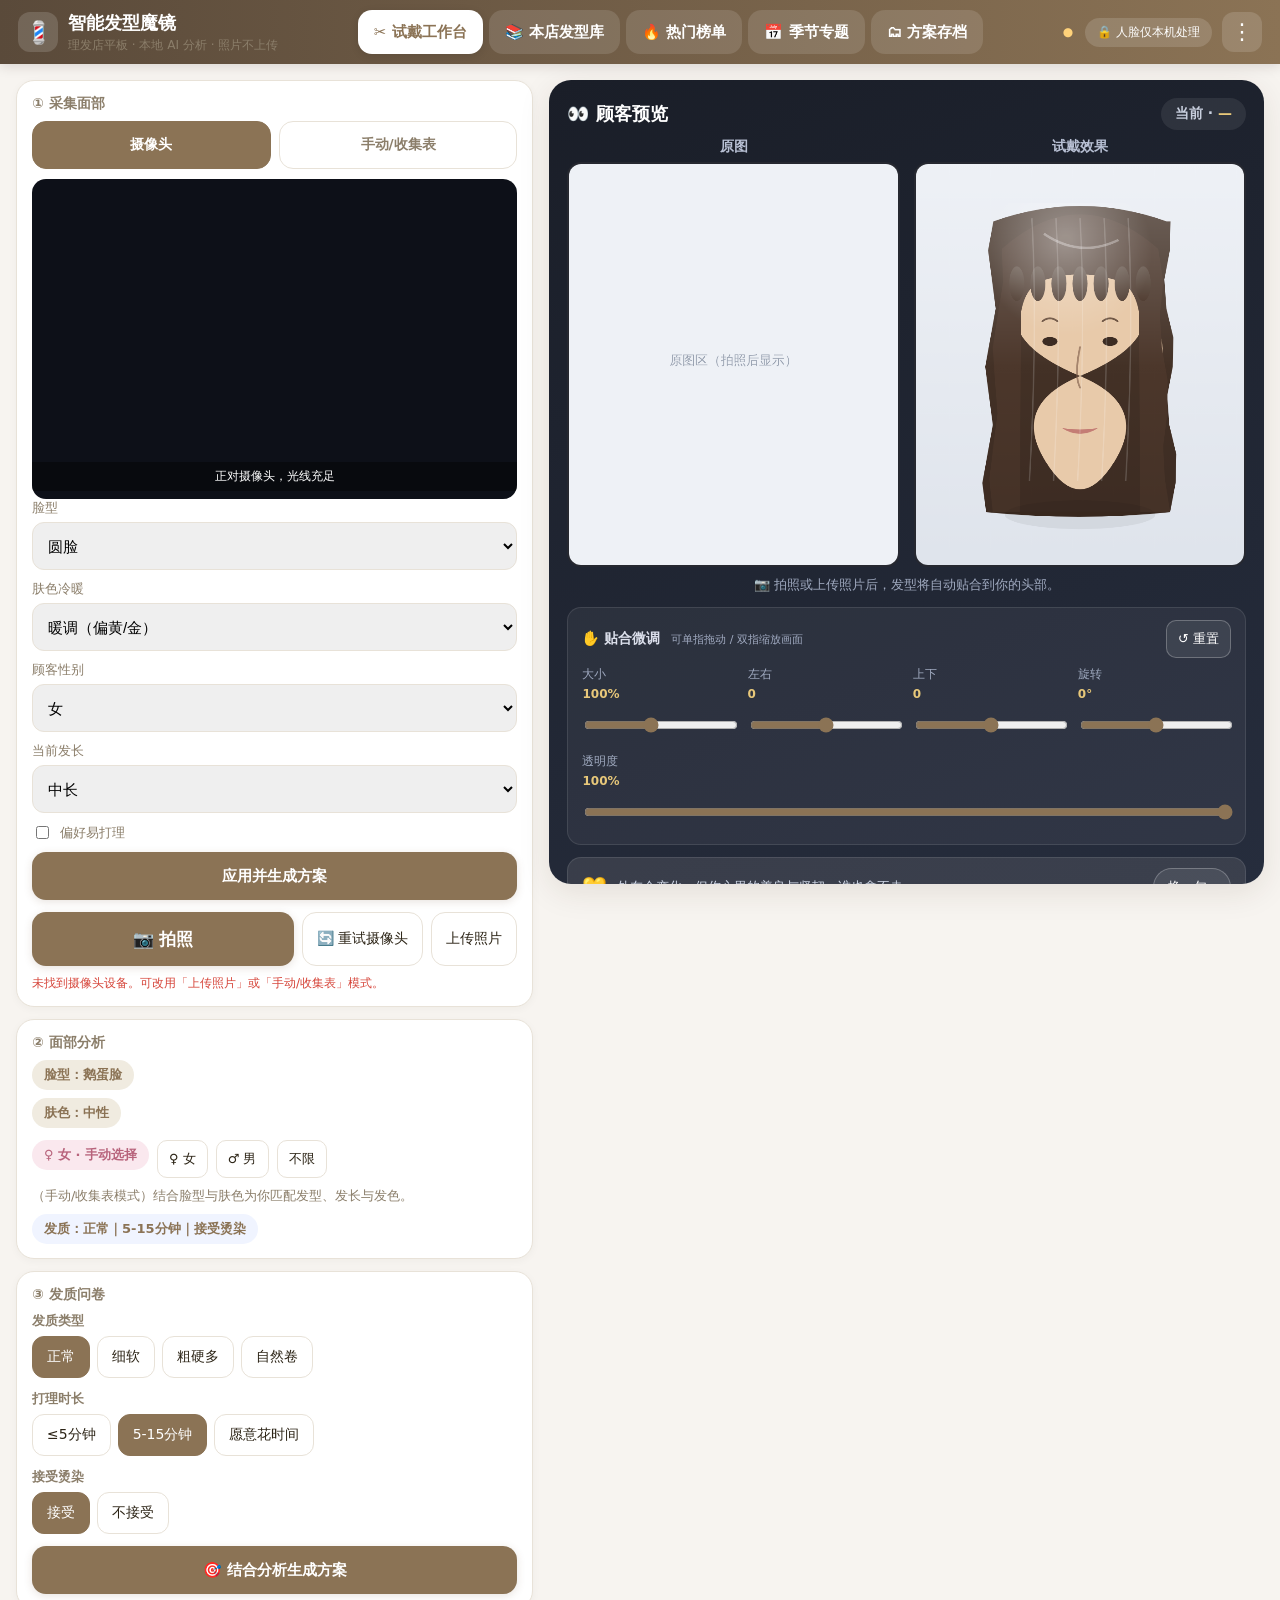
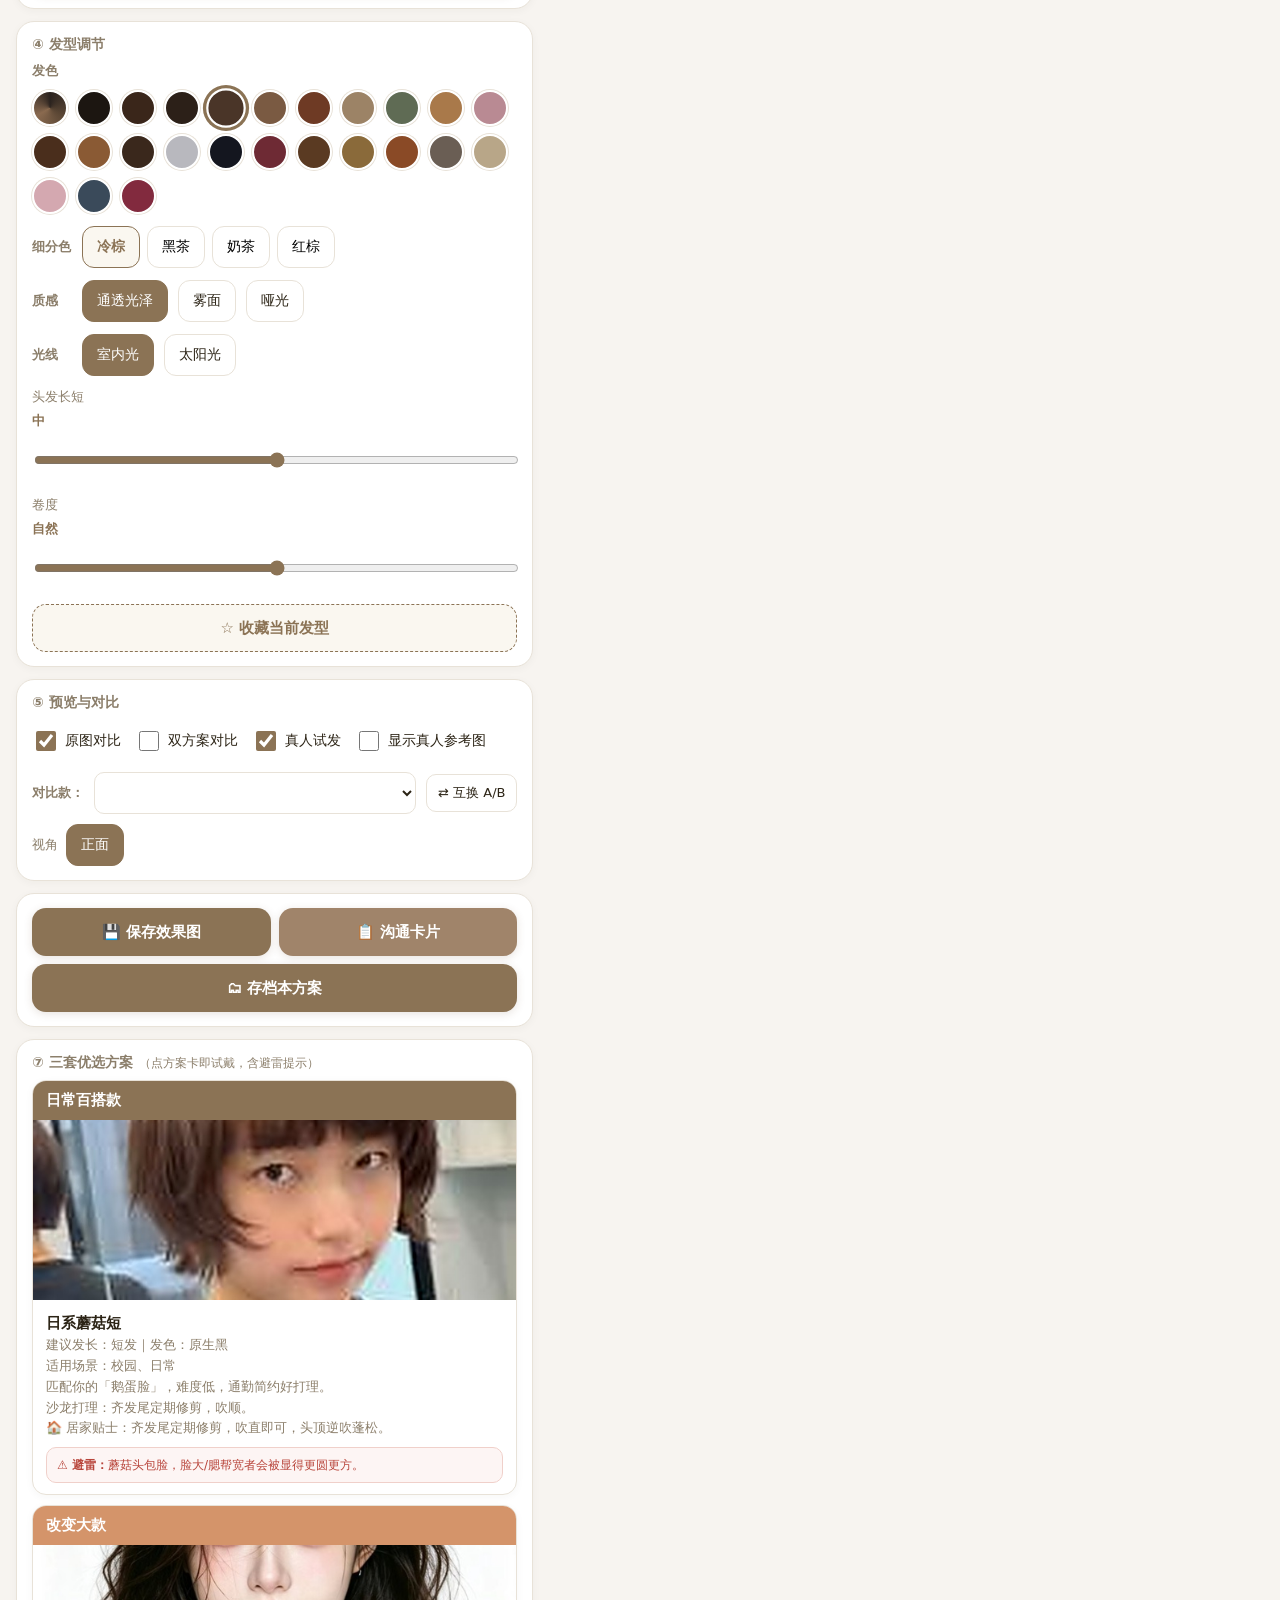
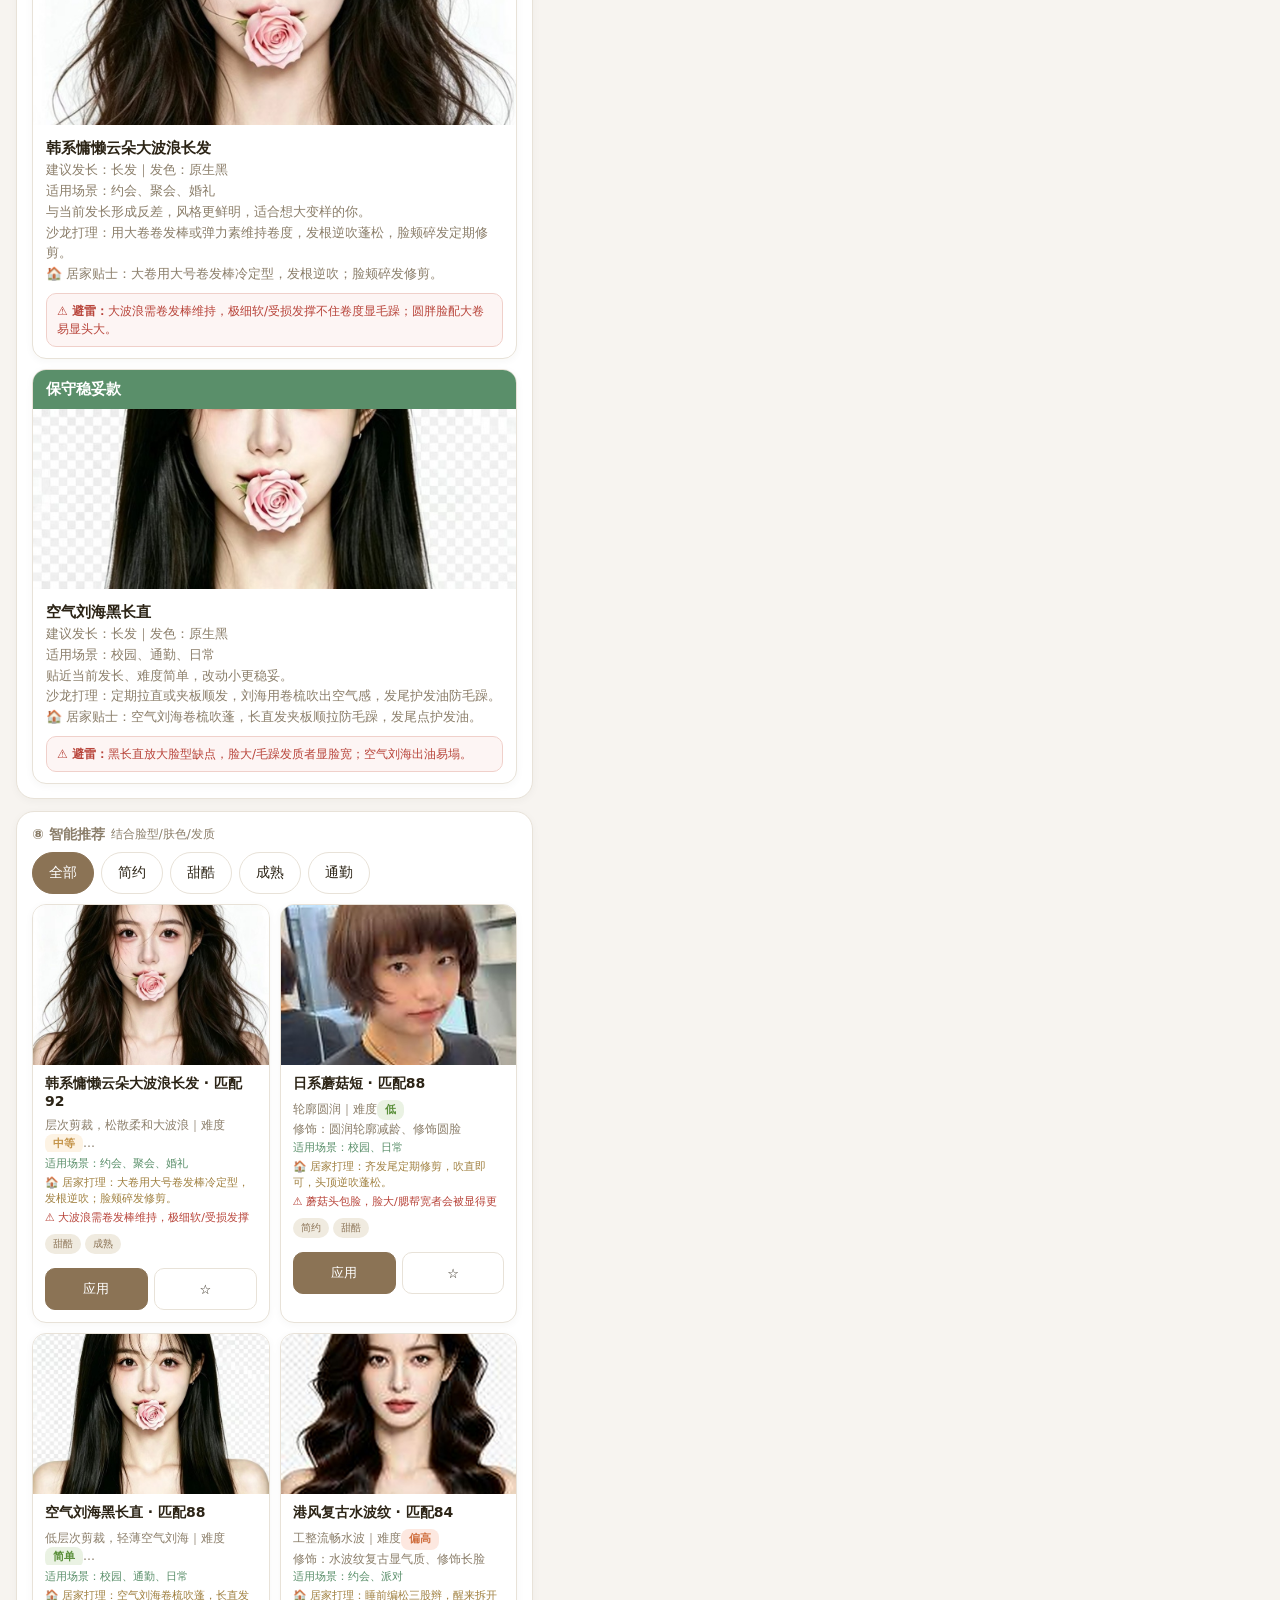
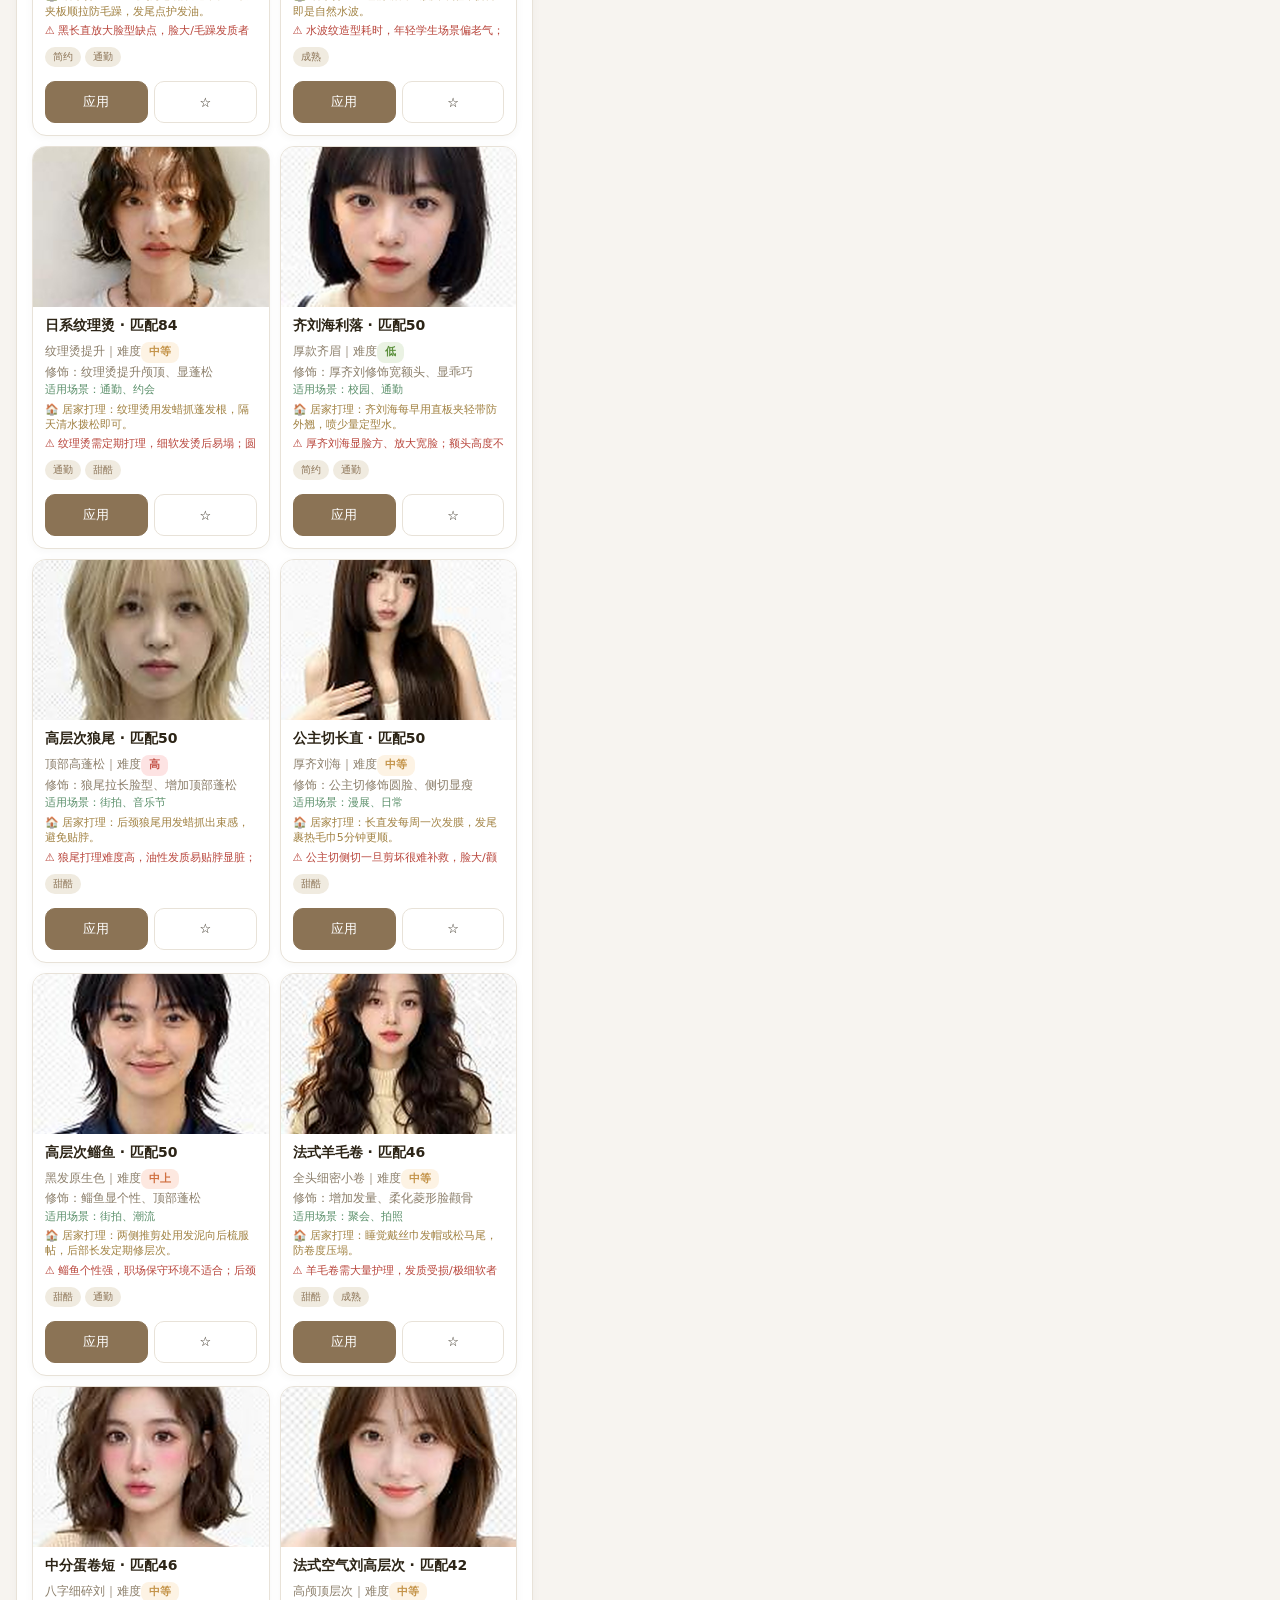
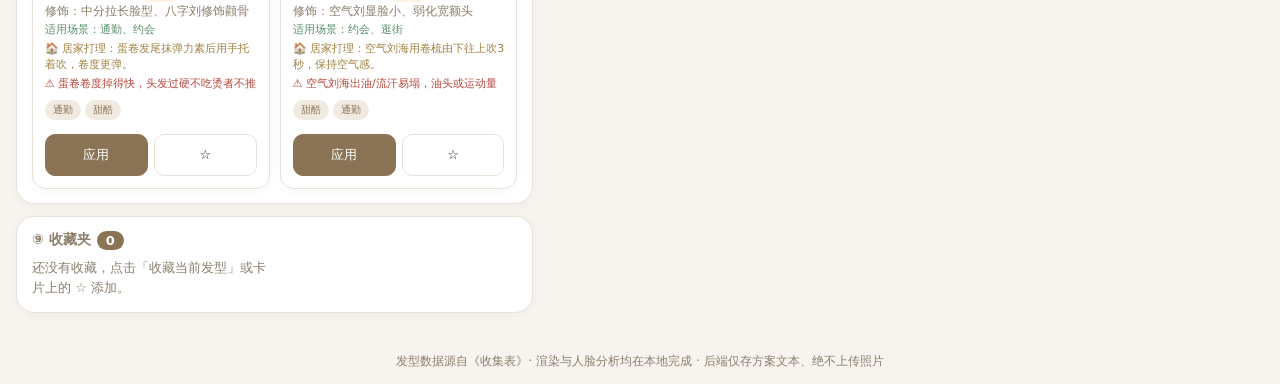
==== commit f2e1a1d8: "style: 轻量优化 - 暖棕配色/间距统一/触控友好/移动端底部弹出面板" ====
--- a/index.html
+++ b/index.html
@@ -57,6 +57,12 @@
   <div class="top-right">
     <span id="backendDot" class="be-dot" title="后端状态">●</span>
     <span class="privacy">🔒 人脸仅本机处理</span>
+    <button class="navmore" id="btnNavMore" title="更多" aria-label="更多菜单">⋮</button>
+    <div class="navmore-menu" id="navMoreMenu">
+      <button class="mi" id="miStatus"><span class="dot" id="miDot"></span> <span id="miStatusText">后端在线</span></button>
+      <button class="mi" id="miPrivacy">🔒 隐私说明</button>
+      <button class="mi" id="miFeedback">💬 反馈建议</button>
+    </div>
   </div>
 </header>
 
@@ -339,6 +345,14 @@
 
 <footer class="foot">发型数据源自《收集表》· 渲染与人脸分析均在本地完成 · 后端仅存方案文本、绝不上传照片</footer>
 
+<!-- ===================== 移动端专用 UI ===================== -->
+<button class="mobile-fab" id="mobileFab" title="工具面板" aria-label="打开工具面板">✂</button>
+<div class="mobile-panel" id="mobilePanel">
+  <div class="panel-handle"></div>
+  <button class="panel-close" id="panelClose" aria-label="关闭面板">✕</button>
+  <div id="mobilePanelContent"></div>
+</div>
+
 <script src="js/face-api.min.js"></script>
 <script src="js/data.js"></script>
 <script src="js/hairmeta.js"></script>
--- a/css/style.css
+++ b/css/style.css
@@ -1,281 +1,414 @@
+/* =========================================================================
+ * 智能发型魔镜 · 轻量优化版
+ * 暖色沙龙质感 · 低饱和度 · 触控友好 · 移动端适配
+ * ========================================================================= */
 :root{
-  --bg:#eef1f7; --card:#ffffff; --ink:#1f2530; --sub:#6b7484;
-  --line:#e3e8f0; --brand:#5b6cff; --brand2:#8a5bff; --accent:#ff7a59;
-  --ok:#1faa6b; --warn:#e0913a; --danger:#d6453a;
-  --shadow:0 6px 22px rgba(30,40,80,.08);
-  --radius:16px;
-  --tap:52px;                 /* 触控最小高度 */
+  /* 暖棕配色体系 */
+  --bg:#f7f4f0; --card:#ffffff; --ink:#2c2416; --sub:#8b7e6a;
+  --line:#e8e2d8; --brand:#8b7355; --brand2:#a0846a; --accent:#d4946a;
+  --ok:#5a8f6a; --warn:#c4944a; --danger:#c4544a;
+  --shadow-sm:0 2px 8px rgba(60,40,20,.04);
+  --shadow:0 4px 20px rgba(60,40,20,.06);
+  --shadow-lg:0 8px 32px rgba(60,40,20,.10);
+  --radius:18px;
+  --tap:48px;                 /* 触控最小高度 */
 }
 *{box-sizing:border-box; -webkit-tap-highlight-color:transparent;}
 html,body{margin:0; padding:0; background:var(--bg); color:var(--ink);
   font-family:-apple-system,"PingFang SC","Microsoft YaHei",system-ui,sans-serif;
-  -webkit-text-size-adjust:100%;}
-h1{font-size:22px; margin:0;} h2{font-size:19px; margin:0 0 12px; display:flex; align-items:center; gap:8px; flex-wrap:wrap;}
-h3{font-size:17px; margin:0 0 10px; display:flex; align-items:center; gap:6px;}
-p{margin:0;} .sub{font-size:13px; color:var(--sub); margin-top:2px;}
+  -webkit-text-size-adjust:100%; scroll-behavior:smooth;}
+h1{font-size:18px; margin:0;} h2{font-size:18px; margin:0 0 10px; display:flex; align-items:center; gap:8px; flex-wrap:wrap;}
+h3{font-size:15px; margin:0 0 8px; display:flex; align-items:center; gap:6px; color:var(--sub); font-weight:600;}
+p{margin:0;} .sub{font-size:12px; color:var(--sub); margin-top:2px;}
 .hint{font-size:13px; color:var(--sub); line-height:1.55;}
-.mini-note{font-size:13px; font-weight:400; color:var(--sub);}
+.mini-note{font-size:12px; font-weight:400; color:var(--sub);}
 .card{background:var(--card); border:1px solid var(--line); border-radius:var(--radius);
-  padding:16px; box-shadow:var(--shadow); margin-bottom:16px;}
+  padding:20px; box-shadow:var(--shadow-sm); margin-bottom:14px; transition:box-shadow .2s;}
+.card:hover{box-shadow:var(--shadow);}
 
 /* ===================== 顶栏 + 导航 ===================== */
-.topbar{display:flex; justify-content:space-between; align-items:center; gap:16px; padding:12px 22px;
-  background:linear-gradient(90deg,#5b6cff,#8a5bff); color:#fff; position:sticky; top:0; z-index:30;}
-.brand{display:flex; align-items:center; gap:12px; flex:0 0 auto;}
-.logo{font-size:28px; background:rgba(255,255,255,.2); width:52px; height:52px; border-radius:14px;
+.topbar{display:flex; justify-content:space-between; align-items:center; gap:12px; padding:10px 18px;
+  background:linear-gradient(90deg,#5a4a3a,#8b7355); color:#fff; position:sticky; top:0; z-index:30;
+  box-shadow:0 2px 12px rgba(40,30,20,.15);}
+.brand{display:flex; align-items:center; gap:10px; flex:0 0 auto;}
+.logo{font-size:22px; background:rgba(255,255,255,.15); width:40px; height:40px; border-radius:12px;
   display:grid; place-items:center;}
-.topnav{display:flex; gap:8px; flex:1; justify-content:center; flex-wrap:wrap;}
-.navtab{padding:12px 20px; min-height:var(--tap); border:none; border-radius:14px;
-  background:rgba(255,255,255,.14); color:#fff; font-size:16px; font-weight:600; transition:.15s;}
-.navtab.active{background:#fff; color:var(--brand);}
+.topnav{display:flex; gap:6px; flex:1; justify-content:center; flex-wrap:wrap;}
+.navtab{padding:10px 16px; min-height:44px; border:none; border-radius:14px;
+  background:rgba(255,255,255,.12); color:#fff; font-size:15px; font-weight:600; transition:.15s;}
+.navtab.active{background:#fff; color:var(--brand); box-shadow:0 2px 8px rgba(0,0,0,.1);}
 .navtab:active{transform:scale(.97);}
-.top-right{display:flex; align-items:center; gap:12px; flex:0 0 auto;}
-.privacy{font-size:13px; background:rgba(255,255,255,.16); padding:8px 14px; border-radius:20px; white-space:nowrap;}
-.be-dot{font-size:14px; color:#9fe6bd;}          /* 绿=后端在线 */
-.be-dot.off{color:#ffd27a;}                      /* 黄=降级本地 */
+.top-right{display:flex; align-items:center; gap:10px; flex:0 0 auto; position:relative;}
+.privacy{font-size:12px; background:rgba(255,255,255,.14); padding:6px 12px; border-radius:20px; white-space:nowrap;}
+.be-dot{font-size:12px; color:#8ee0a0; margin-right:2px;}
+.be-dot.off{color:#ffd27a;}
+/* 更多菜单 */
+.navmore{background:rgba(255,255,255,.14); border:none; color:#fff; font-size:22px; width:40px; height:40px;
+  border-radius:12px; display:flex; align-items:center; justify-content:center; cursor:pointer; transition:.15s;
+  line-height:1; padding:0;}
+.navmore:active{transform:scale(.95); background:rgba(255,255,255,.25);}
+.navmore-menu{position:absolute; right:0; top:48px; background:var(--card); border:1px solid var(--line);
+  border-radius:14px; box-shadow:var(--shadow-lg); padding:8px; min-width:180px; z-index:40;
+  display:none; flex-direction:column; gap:4px;}
+.navmore-menu.show{display:flex;}
+.navmore-menu .mi{width:100%; padding:10px 14px; border:none; background:transparent; font-size:14px; color:var(--ink);
+  text-align:left; border-radius:10px; cursor:pointer; transition:.12s;}
+.navmore-menu .mi:hover{background:var(--bg);}
+.navmore-menu .mi .dot{display:inline-block; width:8px; height:8px; border-radius:50%; margin-right:6px; background:#8ee0a0;}
+.navmore-menu .mi .dot.off{background:#ffd27a;}
 
 /* ===================== 页面切换 ===================== */
-.page{display:none; padding:18px;}
+.page{display:none; padding:16px;}
 .page.active{display:block;}
 
-/* 工作台：左右分栏（左 42% 理发师工作台 · 右 58% 顾客预览大屏），并排互不遮挡 */
+/* 工作台：左右分栏 */
 .page-studio.active{display:grid;
-  grid-template-columns:42fr 58fr;          /* 左 42% / 右 58% */
+  grid-template-columns:42fr 58fr;
   grid-template-areas:"barber customer";
-  gap:18px; align-items:start;}
+  gap:16px; align-items:start;}
 .barber-panel{grid-area:barber; min-width:0;}
-.customer-view{grid-area:customer; min-width:0; position:sticky; top:88px;
-  max-height:calc(100vh - 106px); overflow-y:auto; z-index:1;}   /* 预览固定在自身栏内，绝不越界盖住左栏 */
-@media(max-width:1024px){
-  .page-studio.active{grid-template-columns:1fr; grid-template-areas:"customer" "barber";}
-  .customer-view{position:static; max-height:none;}
-}
-
-/* ===================== 顾客预览视图（右侧大画面，干净简洁） ===================== */
-.customer-view{background:linear-gradient(160deg,#1a1f2e,#232a3d); border-radius:20px;
-  padding:18px 18px 14px; box-shadow:var(--shadow); color:#fff;}
-.cust-head{display:flex; justify-content:space-between; align-items:center; margin-bottom:10px; flex-wrap:wrap; gap:8px;}
-.cust-head h2{color:#fff; margin:0;}
-.cust-style-tag{font-size:15px; color:#cdd4e6; background:rgba(255,255,255,.1);
-  padding:8px 16px; border-radius:20px; font-weight:600;}
-.cust-style-tag span{color:#ffd88a;}
-/* 预览/对比开关移入左侧工作台卡片（浅色背景） */
-.cust-toggles{display:flex; gap:16px; flex-wrap:wrap;}
-.panel-toggles{margin-bottom:12px;}
-.panel-toggles .switch{color:var(--ink); font-size:15px; min-height:44px;}
-/* 预览画布：随右栏宽度自适应，永不溢出到左栏 */
-.preview-area{display:flex; gap:16px; margin:6px 0 10px; justify-content:center;}
+.customer-view{grid-area:customer; min-width:0; position:sticky; top:78px;
+  max-height:calc(100vh - 96px); overflow-y:auto; z-index:1;}
+
+/* ===================== 顾客预览视图 ===================== */
+.customer-view{background:linear-gradient(160deg,#1a1e28,#262d3d); border-radius:22px;
+  padding:18px 18px 14px; box-shadow:var(--shadow-lg); color:#fff;}
+.cust-head{display:flex; justify-content:space-between; align-items:center; margin-bottom:8px; flex-wrap:wrap; gap:8px;}
+.cust-head h2{color:#fff; margin:0; font-size:18px;}
+.cust-style-tag{font-size:14px; color:#c8cfde; background:rgba(255,255,255,.08);
+  padding:7px 14px; border-radius:20px; font-weight:600;}
+.cust-style-tag span{color:#e8c87a;}
+.cust-toggles{display:flex; gap:14px; flex-wrap:wrap;}
+.panel-toggles{margin-bottom:10px;}
+.panel-toggles .switch{color:var(--ink); font-size:14px; min-height:42px;}
+.preview-area{display:flex; gap:14px; margin:6px 0 8px; justify-content:center;}
 .pv{margin:0; text-align:center; flex:1 1 0; min-width:0; max-width:430px;}
-.pv figcaption{font-size:15px; color:#c6cde0; margin-bottom:8px; font-weight:600;}
-.cv-box{border:2px solid rgba(255,255,255,.12); border-radius:14px; overflow:hidden; background:#0d1018; position:relative; width:100%;}
+.pv figcaption{font-size:14px; color:#b8c0d4; margin-bottom:6px; font-weight:600;}
+.cv-box{border:2px solid rgba(255,255,255,.10); border-radius:14px; overflow:hidden; background:#0d1018; position:relative; width:100%;}
 #origView,#effectCanvas,#effectCanvasB{width:100%; height:auto; aspect-ratio:720/880; display:block; background:#0d1018;}
 .effect-box{display:grid; place-items:center;}
 #effectCanvas,#effectCanvasB{grid-area:1/1;}
 #effectCanvas{touch-action:none; cursor:grab;} #effectCanvas.dragging{cursor:grabbing;}
 .real-ref{grid-area:1/1; width:100%; height:100%; object-fit:cover; z-index:2; border-radius:12px; transition:opacity .25s; opacity:0; pointer-events:none;}
 .real-ref.show{opacity:1;}
-.cust-hint{color:#aeb8d4; text-align:center; min-height:18px; margin:2px 0;}
-/* 对比模式：三图并排（原图+A+B），未开启时隐藏 B */
+.cust-hint{color:#a0aac0; text-align:center; min-height:16px; margin:2px 0;}
 .cmp-only[hidden]{display:none;}
-/* 对比控制条现位于左侧工作台卡片内（浅色背景） */
-.cmp-bar{display:flex; align-items:center; gap:12px; margin:8px 0 4px; color:var(--sub); flex-wrap:wrap;}
-.cmp-bar .lbl{font-size:14px; font-weight:600;}
-.cmp-select{flex:1; min-width:0; padding:10px 14px; min-height:44px; border-radius:10px; border:1px solid var(--line); font-size:15px; background:#fff; color:var(--ink);}
-/* 对比开启时三图并排：flex 自动均分收窄，无需固定尺寸 */
-
-/* ===================== 理发师工作台（左侧 42%，全部操作控件） ===================== */
+.cmp-bar{display:flex; align-items:center; gap:10px; margin:8px 0 4px; color:var(--sub); flex-wrap:wrap;}
+.cmp-bar .lbl{font-size:13px; font-weight:600;}
+.cmp-select{flex:1; min-width:0; padding:10px 14px; min-height:42px; border-radius:10px; border:1px solid var(--line); font-size:14px; background:#fff; color:var(--ink);}
+
+/* ===================== 理发师工作台 ===================== */
 .barber-panel{background:transparent;}
-.panel-scroll{display:flex; flex-direction:column;}
-.barber-panel .card{margin-bottom:14px; padding:14px 15px;}
-.barber-panel h3{font-size:16px;}
-/* 左栏内的方案 / 推荐 / 收藏列表：适配 42% 窄栏 */
-.barber-panel .plans{grid-template-columns:1fr; gap:12px;}
-.barber-panel .grid{grid-template-columns:repeat(auto-fill,minmax(170px,1fr)); gap:12px;}
-.barber-panel .plan .real-thumb{height:190px;}
-.barber-panel .style-card .thumb,.barber-panel .style-card .real-thumb{height:170px;}
+.panel-scroll{display:flex; flex-direction:column; gap:2px;}
+.barber-panel .card{margin-bottom:10px; padding:14px 15px;}
+.barber-panel h3{font-size:14px; margin-bottom:8px;}
+.barber-panel .plans{grid-template-columns:1fr; gap:10px;}
+.barber-panel .grid{grid-template-columns:repeat(auto-fill,minmax(160px,1fr)); gap:10px;}
+.barber-panel .plan .real-thumb{height:180px;}
+.barber-panel .style-card .thumb,.barber-panel .style-card .real-thumb{height:160px;}
 
 /* 采集 */
-.cap-tabs{display:flex; gap:10px; margin-bottom:12px;}
-.tab{flex:1; min-height:var(--tap); padding:12px; border:1px solid var(--line); background:#fff; border-radius:12px; font-size:15px; color:var(--sub); font-weight:600;}
+.cap-tabs{display:flex; gap:8px; margin-bottom:10px;}
+.tab{flex:1; min-height:var(--tap); padding:12px; border:1px solid var(--line); background:#fff; border-radius:14px; font-size:14px; color:var(--sub); font-weight:600;}
 .tab.active{background:var(--brand); color:#fff; border-color:var(--brand);}
-.cam-wrap{position:relative; width:100%; aspect-ratio:3/4; background:#0d1018; border-radius:14px; overflow:hidden; max-height:340px; margin:0 auto;}
+.cam-wrap{position:relative; width:100%; aspect-ratio:3/4; background:#0d1018; border-radius:14px; overflow:hidden; max-height:320px; margin:0 auto;}
 #cam{width:100%; height:100%; object-fit:cover; transform:scaleX(-1);}
 #origCanvas{position:absolute; inset:0; width:100%; height:100%; object-fit:cover; border-radius:14px;}
 #origCanvas.orig{display:none;}
-.cam-hint{position:absolute; left:0; right:0; bottom:8px; text-align:center; color:#fff; font-size:13px;
+.cam-hint{position:absolute; left:0; right:0; bottom:8px; text-align:center; color:#fff; font-size:12px;
   background:rgba(0,0,0,.4); padding:6px;}
-.manual-wrap{display:flex; flex-direction:column; gap:12px;}
-.manual-wrap label{font-size:14px; color:var(--sub); display:flex; flex-direction:column; gap:5px;}
-.manual-wrap select{padding:12px; min-height:var(--tap); border:1px solid var(--line); border-radius:11px; font-size:16px;}
-.manual-wrap .chk{flex-direction:row; align-items:center; gap:10px;}
-.cap-actions{display:flex; gap:10px; margin-top:14px; flex-wrap:wrap;}
-.status{font-size:13px; color:var(--warn); margin-top:10px; min-height:18px; line-height:1.5;}
-
-/* 按钮（放大触控） */
-button{font-family:inherit; cursor:pointer;}
-.primary{flex:1; min-height:var(--tap); padding:13px; border:none; border-radius:13px; background:var(--brand); color:#fff; font-size:16px; font-weight:600;}
-.primary.big{font-size:18px; min-height:58px;}
+.manual-wrap{display:flex; flex-direction:column; gap:10px;}
+.manual-wrap label{font-size:13px; color:var(--sub); display:flex; flex-direction:column; gap:5px;}
+.manual-wrap select{padding:11px; min-height:var(--tap); border:1px solid var(--line); border-radius:12px; font-size:15px;}
+.manual-wrap .chk{flex-direction:row; align-items:center; gap:8px;}
+.cap-actions{display:flex; gap:8px; margin-top:12px; flex-wrap:wrap;}
+.status{font-size:12px; color:var(--warn); margin-top:8px; min-height:16px; line-height:1.5;}
+
+/* 按钮 */
+button{font-family:inherit; cursor:pointer; transition:.15s;}
+.primary{flex:1; min-height:var(--tap); padding:12px; border:none; border-radius:14px; background:var(--brand); color:#fff; font-size:15px; font-weight:600; box-shadow:0 2px 8px rgba(100,70,40,.15);}
+.primary:hover{filter:brightness(1.08);}
+.primary.big{font-size:17px; min-height:54px;}
 .primary.alt{background:var(--brand2);}
-.primary.wide{width:100%; flex:none; margin-top:10px;}
-.ghost{min-height:var(--tap); padding:12px 14px; border:1px solid var(--line); background:#fff; border-radius:13px; font-size:15px; color:var(--ink);}
-.ghost.sm{min-height:40px; padding:8px 12px; font-size:14px; border-radius:10px;}
+.primary.wide{width:100%; flex:none; margin-top:8px;}
+.ghost{min-height:var(--tap); padding:11px 14px; border:1px solid var(--line); background:#fff; border-radius:14px; font-size:14px; color:var(--ink);}
+.ghost:hover{background:var(--bg);}
+.ghost.sm{min-height:38px; padding:7px 11px; font-size:13px; border-radius:10px;}
 .primary:active,.ghost:active{transform:scale(.98);}
-.action-card{position:static;}   /* 禁止浮层：操作卡随流布局，不覆盖任何控件 */
+.action-card{position:static;}
 
 /* 分析 */
-.metrics{display:flex; flex-direction:column; gap:10px;}
-.m-tag{display:inline-block; align-self:flex-start; background:#eef1ff; color:var(--brand); padding:7px 13px; border-radius:20px; font-size:14px; font-weight:600;}
-.m-grid{display:grid; grid-template-columns:1fr 1fr; gap:8px;}
-.m-item{font-size:13px; background:#f7f9fc; border:1px solid var(--line); border-radius:10px; padding:9px 11px;}
+.metrics{display:flex; flex-direction:column; gap:8px;}
+.m-tag{display:inline-block; align-self:flex-start; background:#f0ebe0; color:var(--brand); padding:6px 12px; border-radius:20px; font-size:13px; font-weight:600;}
+.m-grid{display:grid; grid-template-columns:1fr 1fr; gap:6px;}
+.m-item{font-size:12px; background:#faf8f4; border:1px solid var(--line); border-radius:10px; padding:8px 10px;}
 .m-item b{color:var(--brand);}
 
-/* 性别识别 */
+/* 性别 */
 .gender-row{display:flex; align-items:center; gap:8px; margin-top:4px; flex-wrap:wrap;}
-.gender-tag{background:#eef1ff; color:var(--brand);}
-.gender-tag.female{background:#fdeef3; color:#c26885;}
-.gender-tag.male{background:#e3f0ff; color:#3a6eb5;}
-.gender-switch{min-height:40px; padding:7px 13px; font-size:14px; border-radius:10px; white-space:nowrap;}
+.gender-tag{background:#f0ebe0; color:var(--brand);}
+.gender-tag.female{background:#fae8ee; color:#b8647c;}
+.gender-tag.male{background:#e6eef7; color:#4a76a8;}
+.gender-switch{min-height:38px; padding:6px 12px; font-size:13px; border-radius:10px; white-space:nowrap;}
 
 /* 发质问卷 */
-.quiz{display:flex; flex-direction:column; gap:14px;}
-.quiz-row{display:flex; flex-direction:column; gap:7px;}
-.quiz-row .lbl{font-size:14px; color:var(--sub); font-weight:600;}
-.seg-group{display:flex; gap:8px; flex-wrap:wrap;}
+.quiz{display:flex; flex-direction:column; gap:12px;}
+.quiz-row{display:flex; flex-direction:column; gap:6px;}
+.quiz-row .lbl{font-size:13px; color:var(--sub); font-weight:600;}
+.seg-group{display:flex; gap:7px; flex-wrap:wrap;}
 
 /* 发型调节 */
-.ctrl-row{display:flex; align-items:center; gap:12px; margin-bottom:14px; flex-wrap:wrap;}
-.ctrl-row.col{flex-direction:column; align-items:stretch; gap:14px;}
-.ctrl-row .lbl{font-size:14px; color:var(--sub); min-width:42px; font-weight:600;}
-.swatches{display:flex; gap:9px; flex-wrap:wrap;}
-.swatch{width:38px; height:38px; border-radius:50%; border:2px solid #fff; box-shadow:0 0 0 1px var(--line);}
-.swatch.active{box-shadow:0 0 0 3px var(--brand);}
-.quick-colors{display:flex; gap:8px; flex-wrap:wrap;}
-.qc{min-height:44px; padding:10px 15px; border:1px solid var(--line); background:#fff; border-radius:11px; font-size:15px;}
-.qc.active{border-color:var(--brand); color:var(--brand); font-weight:600;}
-.seg{min-height:44px; padding:10px 15px; border:1px solid var(--line); background:#fff; border-radius:11px; font-size:15px; color:var(--ink);}
+.ctrl-row{display:flex; align-items:center; gap:10px; margin-bottom:12px; flex-wrap:wrap;}
+.ctrl-row.col{flex-direction:column; align-items:stretch; gap:12px;}
+.ctrl-row .lbl{font-size:13px; color:var(--sub); min-width:40px; font-weight:600;}
+.swatches{display:flex; gap:8px; flex-wrap:wrap;}
+.swatch{width:36px; height:36px; border-radius:50%; border:2px solid #fff; box-shadow:0 0 0 1px var(--line); cursor:pointer; transition:.12s;}
+.swatch.active{box-shadow:0 0 0 3px var(--brand); transform:scale(1.1);}
+.quick-colors{display:flex; gap:7px; flex-wrap:wrap;}
+.qc{min-height:42px; padding:9px 14px; border:1px solid var(--line); background:#fff; border-radius:12px; font-size:14px;}
+.qc.active{border-color:var(--brand); color:var(--brand); font-weight:600; background:#faf7f0;}
+.seg{min-height:42px; padding:9px 14px; border:1px solid var(--line); background:#fff; border-radius:12px; font-size:14px; color:var(--ink);}
 .seg.active{background:var(--brand); color:#fff; border-color:var(--brand);}
-.slider-lbl{font-size:14px; color:var(--sub); display:flex; flex-direction:column; gap:7px;}
+.slider-lbl{font-size:13px; color:var(--sub); display:flex; flex-direction:column; gap:6px;}
 .slider-lbl span{color:var(--brand); font-weight:600;}
-input[type=range]{width:100%; height:36px; accent-color:var(--brand);}
-.fav-btn{width:100%; min-height:var(--tap); padding:13px; border:1px dashed var(--brand); background:#f3f4ff; color:var(--brand); border-radius:13px; font-size:16px; font-weight:600;}
+input[type=range]{width:100%; height:44px; accent-color:var(--brand);}
+.fav-btn{width:100%; min-height:var(--tap); padding:12px; border:1px dashed var(--brand); background:#faf7f0; color:var(--brand); border-radius:14px; font-size:15px; font-weight:600;}
 .fav-btn.on{background:var(--brand); color:#fff; border-style:solid;}
 
-/* 贴合微调（紧凑条，位于右侧顾客预览区底部 · 深色适配） */
-.fit-mini{margin-top:12px; background:rgba(255,255,255,.06); border:1px solid rgba(255,255,255,.12);
-  border-radius:14px; padding:12px 16px;}
-.fit-mini .fit-title{font-size:15px; font-weight:700; color:#e8ecf7;}
-.fit-mini .fit-note{font-size:12px; font-weight:400; color:#aeb8d4; margin-left:6px;}
+/* 贴合微调 */
+.fit-mini{margin-top:12px; background:rgba(255,255,255,.05); border:1px solid rgba(255,255,255,.10);
+  border-radius:14px; padding:12px 14px;}
+.fit-mini .fit-title{font-size:14px; font-weight:700; color:#dce0ec;}
+.fit-mini .fit-note{font-size:11px; font-weight:400; color:#a0aac0; margin-left:6px;}
 .fit-mini .fit-head{margin-bottom:8px;}
-.fit-mini .fit-grid{grid-template-columns:repeat(4,1fr); gap:8px 14px;}
+.fit-mini .fit-grid{grid-template-columns:repeat(4,1fr); gap:8px 12px;}
 .fit-mini .wide-lbl{grid-column:1/-1;}
-.fit-mini .wide-lbl span{color:#8ee0c0;}
-.fit-mini .slider-lbl{color:#aeb8d4; font-size:13px; gap:4px;}
-.fit-mini .slider-lbl span{color:#ffd88a;}
-.fit-mini input[type=range]{height:32px;}
-.ghost.sm.dark{background:rgba(255,255,255,.1); border-color:rgba(255,255,255,.3); color:#fff;}
-@media(max-width:1240px){ .fit-mini .fit-grid{grid-template-columns:1fr 1fr;} }
+.fit-mini .wide-lbl span{color:#7ed4a0;}
+.fit-mini .slider-lbl{color:#a0aac0; font-size:12px; gap:4px;}
+.fit-mini .slider-lbl span{color:#e8c87a;}
+.fit-mini input[type=range]{height:36px;}
+.ghost.sm.dark{background:rgba(255,255,255,.08); border-color:rgba(255,255,255,.25); color:#fff;}
+.ghost.sm.dark:hover{background:rgba(255,255,255,.15);}
 .fit-head{display:flex; justify-content:space-between; align-items:center;}
-.fit-grid{display:grid; grid-template-columns:1fr 1fr; gap:12px 16px;}
-.view-switch{display:flex; gap:8px; align-items:center; margin-top:12px; flex-wrap:wrap;}
-.view-switch .lbl{font-size:14px; color:var(--sub);}
-.viewBtn{min-height:44px; padding:10px 16px; border:1px solid var(--line); background:#fff; border-radius:11px; font-size:15px; color:var(--ink);}
+.fit-grid{display:grid; grid-template-columns:1fr 1fr; gap:10px 14px;}
+.view-switch{display:flex; gap:8px; align-items:center; margin-top:10px; flex-wrap:wrap;}
+.view-switch .lbl{font-size:13px; color:var(--sub);}
+.viewBtn{min-height:42px; padding:9px 14px; border:1px solid var(--line); background:#fff; border-radius:12px; font-size:14px; color:var(--ink);}
 .viewBtn.active{background:var(--brand); color:#fff; border-color:var(--brand);}
-.switch{font-size:14px; color:var(--sub); display:flex; align-items:center; gap:7px;}
-.switch input{width:22px; height:22px; accent-color:var(--brand);}
-.ref-line{margin-top:10px;}
-.shot-row{display:flex; gap:10px;}
+.switch{font-size:13px; color:var(--sub); display:flex; align-items:center; gap:6px;}
+.switch input{width:20px; height:20px; accent-color:var(--brand);}
+.ref-line{margin-top:8px;}
+.shot-row{display:flex; gap:8px;}
 
 /* ===================== 方案（含避雷） ===================== */
-.two-col{display:grid; grid-template-columns:1fr 1fr; gap:16px;}
+.two-col{display:grid; grid-template-columns:1fr 1fr; gap:14px;}
 @media(max-width:900px){ .two-col{grid-template-columns:1fr;} }
-.plans{display:grid; grid-template-columns:repeat(3,1fr); gap:14px;}
+.plans{display:grid; grid-template-columns:repeat(3,1fr); gap:12px;}
 @media(max-width:800px){ .plans{grid-template-columns:1fr;} }
-.plan{border:1px solid var(--line); border-radius:14px; overflow:hidden; background:#fff; cursor:pointer; transition:.15s;}
+.plan{border:1px solid var(--line); border-radius:14px; overflow:hidden; background:#fff; cursor:pointer; transition:.15s; box-shadow:var(--shadow-sm);}
+.plan:hover{box-shadow:var(--shadow); transform:translateY(-1px);}
 .plan:active{transform:scale(.99);}
-.plan .ph{display:flex; align-items:center; gap:8px; padding:11px 14px; color:#fff; font-weight:700; font-size:16px;}
-.plan.daily .ph{background:#5b6cff;} .plan.bold .ph{background:#ff7a59;} .plan.safe .ph{background:#1faa6b;}
-.plan .real-thumb{width:100%; height:220px; display:block; background:#f0f2f7; object-fit:cover;}
-.plan .pb{padding:12px 14px; font-size:14px; color:var(--sub); line-height:1.65;}
-.plan .pb b{color:var(--ink); font-size:16px;}
-.avoid{margin-top:8px; background:#fff5f4; border:1px solid #ffdad4; border-radius:10px; padding:9px 11px; font-size:13px; color:#b8443a; line-height:1.55;}
+.plan .ph{display:flex; align-items:center; gap:8px; padding:10px 13px; color:#fff; font-weight:700; font-size:15px;}
+.plan.daily .ph{background:var(--brand);} .plan.bold .ph{background:var(--accent);} .plan.safe .ph{background:var(--ok);}
+.plan .real-thumb{width:100%; height:200px; display:block; background:#f5f2ec; object-fit:cover;}
+.plan .pb{padding:11px 13px; font-size:13px; color:var(--sub); line-height:1.6;}
+.plan .pb b{color:var(--ink); font-size:15px;}
+.avoid{margin-top:8px; background:#fdf5f4; border:1px solid #f0d0ca; border-radius:10px; padding:8px 10px; font-size:12px; color:#b8443a; line-height:1.5;}
 .avoid::before{content:'⚠ 避雷：'; font-weight:700;}
 
 /* 卡片网格 */
-.grid{display:grid; grid-template-columns:repeat(auto-fill,minmax(200px,1fr)); gap:14px;}
-.grid-lib{grid-template-columns:repeat(auto-fill,minmax(210px,1fr));}
-.style-card{border:1px solid var(--line); border-radius:14px; overflow:hidden; background:#fff; display:flex; flex-direction:column;}
-.style-card .thumb,.style-card .real-thumb{width:100%; height:200px; background:#f0f2f7; display:block; object-fit:cover;}
-.style-card .body{padding:11px 13px;}
-.style-card .nm{font-size:15px; font-weight:700; margin-bottom:5px;}
-.style-card .meta{font-size:12px; color:var(--sub); line-height:1.55; min-height:34px;}
-.style-card .scene{font-size:12px; color:#3a7d5d; line-height:1.5; margin:4px 0 1px;}
-.style-card .home-tip{font-size:12px; color:#9a6a2f; line-height:1.5; margin:2px 0 1px;}
-.style-card .avoid-mini{font-size:12px; color:#b8443a; line-height:1.5; margin:2px 0 1px;}
-.style-card .tags{display:flex; gap:5px; flex-wrap:wrap; margin:6px 0;}
-.chip{font-size:11px; background:#eef1ff; color:var(--brand); padding:3px 9px; border-radius:12px;}
-.style-card .acts{display:flex; gap:8px; margin-top:8px;}
-.style-card .acts button{flex:1; min-height:44px; padding:10px; font-size:14px; border-radius:10px; border:1px solid var(--line); background:#fff; color:var(--ink);}
+.grid{display:grid; grid-template-columns:repeat(auto-fill,minmax(195px,1fr)); gap:12px;}
+.grid-lib{grid-template-columns:repeat(auto-fill,minmax(200px,1fr));}
+.style-card{border:1px solid var(--line); border-radius:14px; overflow:hidden; background:#fff; display:flex; flex-direction:column;
+  box-shadow:var(--shadow-sm); transition:.15s;}
+.style-card:hover{box-shadow:var(--shadow); transform:translateY(-2px);}
+.style-card .thumb,.style-card .real-thumb{width:100%; height:190px; background:#f5f2ec; display:block; object-fit:cover;}
+.style-card .body{padding:10px 12px 12px; display:flex; flex-direction:column; gap:4px;}
+.style-card .nm{font-size:14px; font-weight:700; margin-bottom:3px;}
+.style-card .meta{font-size:12px; color:var(--sub); line-height:1.5; max-height:36px; overflow:hidden; text-overflow:ellipsis; display:-webkit-box; -webkit-line-clamp:2; -webkit-box-orient:vertical;}
+.style-card .scene{font-size:11px; color:var(--ok); line-height:1.4;}
+.style-card .home-tip{font-size:11px; color:#a08040; line-height:1.4;}
+.style-card .avoid-mini{font-size:11px; color:#b8443a; line-height:1.4; max-height:16px; overflow:hidden; transition:max-height .2s;}
+.style-card:hover .avoid-mini{max-height:60px;}
+.style-card .tags{display:flex; gap:4px; flex-wrap:wrap; margin:4px 0;}
+.chip{font-size:10px; background:#f0ebe0; color:var(--brand); padding:3px 8px; border-radius:10px;}
+.style-card .acts{display:flex; gap:6px; margin-top:6px;}
+.style-card .acts button{flex:1; min-height:42px; padding:9px; font-size:13px; border-radius:10px; border:1px solid var(--line); background:#fff; color:var(--ink);}
 .style-card .acts .use{background:var(--brand); color:#fff; border-color:var(--brand);}
-.style-card.active-style{border-color:var(--brand); box-shadow:0 0 0 2px rgba(90,110,255,.25);}
+.style-card.active-style{border-color:var(--brand); box-shadow:0 0 0 2px rgba(140,115,85,.25);}
 .style-card.active-style .nm::after{content:' ✓'; color:var(--brand);}
-.diff{display:inline-block; font-size:11px; padding:2px 9px; border-radius:8px; font-weight:600;}
-.diff.l1{background:#e3f7ec; color:#1faa6b;} .diff.l2{background:#eaf7e3; color:#5a9b2e;}
-.diff.l3{background:#fff3e0; color:#e0913a;} .diff.l4{background:#ffeede; color:#e0703a;}
-.diff.l5{background:#ffe3e3; color:#d6453a;}
-.filters{display:flex; gap:8px; flex-wrap:wrap; margin-bottom:12px;}
-.flt{min-height:44px; padding:9px 18px; border:1px solid var(--line); background:#fff; border-radius:22px; font-size:15px; color:var(--ink);}
+.diff{display:inline-block; font-size:11px; padding:2px 8px; border-radius:8px; font-weight:600;}
+.diff.l1{background:#e3f2e8; color:var(--ok);} .diff.l2{background:#eaf2e3; color:#5a8f3a;}
+.diff.l3{background:#fdf3e4; color:var(--warn);} .diff.l4{background:#fde8e0; color:#d07040;}
+.diff.l5{background:#fde3e3; color:var(--danger);}
+.filters{display:flex; gap:7px; flex-wrap:wrap; margin-bottom:10px;}
+.flt{min-height:42px; padding:8px 16px; border:1px solid var(--line); background:#fff; border-radius:22px; font-size:14px; color:var(--ink);}
 .flt.active{background:var(--brand); color:#fff; border-color:var(--brand);}
-.badge{background:var(--brand); color:#fff; border-radius:10px; padding:2px 10px; font-size:14px;}
+.badge{background:var(--brand); color:#fff; border-radius:10px; padding:2px 9px; font-size:13px;}
 
 /* ===================== 热门榜单 ===================== */
-.rank-list{display:grid; grid-template-columns:repeat(auto-fill,minmax(340px,1fr)); gap:14px;}
-.rank-item{display:flex; gap:14px; align-items:center; border:1px solid var(--line); border-radius:14px; background:#fff; padding:12px; cursor:pointer; transition:.15s;}
+.rank-list{display:grid; grid-template-columns:repeat(auto-fill,minmax(320px,1fr)); gap:12px;}
+.rank-item{display:flex; gap:12px; align-items:center; border:1px solid var(--line); border-radius:14px; background:#fff; padding:12px; cursor:pointer; transition:.15s; box-shadow:var(--shadow-sm);}
+.rank-item:hover{box-shadow:var(--shadow);}
 .rank-item:active{transform:scale(.99);}
-.rank-no{flex:0 0 auto; width:46px; height:46px; border-radius:12px; display:grid; place-items:center; font-size:22px; font-weight:800; color:#fff; background:#c8cede;}
-.rank-item:nth-child(1) .rank-no{background:linear-gradient(135deg,#ffd15c,#f7a600);}
-.rank-item:nth-child(2) .rank-no{background:linear-gradient(135deg,#d7dde8,#a8b2c4);}
-.rank-item:nth-child(3) .rank-no{background:linear-gradient(135deg,#e6a878,#c47d43);}
-.rank-thumb{flex:0 0 auto; width:80px; height:96px; border-radius:10px; object-fit:cover; background:#f0f2f7;}
+.rank-no{flex:0 0 auto; width:44px; height:44px; border-radius:12px; display:grid; place-items:center; font-size:20px; font-weight:800; color:#fff; background:#c8c4b8;}
+.rank-item:nth-child(1) .rank-no{background:linear-gradient(135deg,#e8c860,#c49840);}
+.rank-item:nth-child(2) .rank-no{background:linear-gradient(135deg,#c8c4b8,#a09888);}
+.rank-item:nth-child(3) .rank-no{background:linear-gradient(135deg,#d4a878,#b87848);}
+.rank-thumb{flex:0 0 auto; width:75px; height:90px; border-radius:10px; object-fit:cover; background:#f5f2ec;}
 .rank-info{flex:1; min-width:0;}
-.rank-info .nm{font-size:16px; font-weight:700; margin-bottom:4px;}
-.rank-info .meta{font-size:13px; color:var(--sub); line-height:1.5;}
-.heat-bar{height:8px; background:#f0f2f7; border-radius:6px; overflow:hidden; margin-top:7px;}
-.heat-fill{height:100%; background:linear-gradient(90deg,#ff9a5b,#ff5a5a); border-radius:6px;}
-.heat-val{font-size:12px; color:#ff6a4a; font-weight:700; margin-top:3px;}
+.rank-info .nm{font-size:15px; font-weight:700; margin-bottom:3px;}
+.rank-info .meta{font-size:12px; color:var(--sub); line-height:1.5;}
+.heat-bar{height:7px; background:#f0ebe0; border-radius:6px; overflow:hidden; margin-top:6px;}
+.heat-fill{height:100%; background:linear-gradient(90deg,#d4946a,#c4544a); border-radius:6px;}
+.heat-val{font-size:12px; color:#c06040; font-weight:700; margin-top:2px;}
 
 /* ===================== 季节专题 ===================== */
-.season-tabs{display:flex; gap:10px; margin-bottom:16px; flex-wrap:wrap;}
-.stab{min-height:var(--tap); padding:12px 26px; border:1px solid var(--line); background:#fff; border-radius:14px; font-size:17px; font-weight:600; color:var(--ink);}
+.season-tabs{display:flex; gap:8px; margin-bottom:14px; flex-wrap:wrap;}
+.stab{min-height:var(--tap); padding:11px 22px; border:1px solid var(--line); background:#fff; border-radius:14px; font-size:16px; font-weight:600; color:var(--ink);}
 .stab.active{background:var(--brand); color:#fff; border-color:var(--brand);}
-.season-head{padding:6px 4px 16px; border-bottom:1px dashed var(--line); margin-bottom:16px;}
-.season-head .st-title{font-size:22px; font-weight:800; margin-bottom:6px;}
-.season-head .st-desc{font-size:15px; color:var(--sub); line-height:1.6;}
+.season-head{padding:6px 4px 14px; border-bottom:1px dashed var(--line); margin-bottom:14px;}
+.season-head .st-title{font-size:20px; font-weight:800; margin-bottom:5px;}
+.season-head .st-desc{font-size:14px; color:var(--sub); line-height:1.6;}
 
 /* ===================== 方案存档 ===================== */
-.arch-list{display:grid; grid-template-columns:repeat(auto-fill,minmax(320px,1fr)); gap:14px;}
-.arch-item{border:1px solid var(--line); border-radius:14px; background:#fff; padding:14px;}
-.arch-item .at{font-size:16px; font-weight:700; margin-bottom:6px;}
+.arch-list{display:grid; grid-template-columns:repeat(auto-fill,minmax(300px,1fr)); gap:12px;}
+.arch-item{border:1px solid var(--line); border-radius:14px; background:#fff; padding:14px; box-shadow:var(--shadow-sm);}
+.arch-item .at{font-size:15px; font-weight:700; margin-bottom:5px;}
 .arch-item .ad{font-size:13px; color:var(--sub); line-height:1.6;}
 .arch-item .aacts{display:flex; gap:8px; margin-top:10px;}
-.arch-item .aacts button{flex:1; min-height:44px; border-radius:10px; font-size:14px; border:1px solid var(--line); background:#fff;}
+.arch-item .aacts button{flex:1; min-height:42px; border-radius:10px; font-size:13px; border:1px solid var(--line); background:#fff;}
 .arch-item .aacts .load{background:var(--brand); color:#fff; border-color:var(--brand);}
-.arch-item .aacts .del{color:var(--danger); border-color:#f2c7c2;}
+.arch-item .aacts .del{color:var(--danger); border-color:#f0c8c2;}
 
 /* ===================== 温柔寄语 ===================== */
-.warm-banner{margin-top:12px; background:linear-gradient(135deg,rgba(255,246,236,.14),rgba(253,238,243,.14));
-  border:1px solid rgba(255,255,255,.14); border-radius:14px; padding:12px 16px;
-  display:flex; align-items:center; gap:12px;}
-.warm-icon{font-size:22px; flex:0 0 auto;}
-.warm-word{margin:0; flex:1; font-size:14px; line-height:1.6; color:#e8ecf7;}
-.warm-next{flex:0 0 auto; border:1px solid rgba(255,255,255,.3); background:rgba(255,255,255,.1); color:#fff;
-  min-height:40px; padding:8px 15px; border-radius:20px; font-size:14px;}
+.warm-banner{margin-top:12px; background:linear-gradient(135deg,rgba(255,246,236,.10),rgba(245,235,225,.10));
+  border:1px solid rgba(255,255,255,.10); border-radius:14px; padding:10px 14px;
+  display:flex; align-items:center; gap:10px;}
+.warm-icon{font-size:20px; flex:0 0 auto;}
+.warm-word{margin:0; flex:1; font-size:13px; line-height:1.55; color:#d0d8e8;}
+.warm-next{flex:0 0 auto; border:1px solid rgba(255,255,255,.25); background:rgba(255,255,255,.08); color:#fff;
+  min-height:38px; padding:7px 14px; border-radius:20px; font-size:13px;}
 @keyframes warmFade{from{opacity:0; transform:translateY(4px);} to{opacity:1; transform:none;}}
 .warm-word{animation:warmFade .9s ease;}
 
-.foot{text-align:center; font-size:13px; color:var(--sub); padding:16px;}
-
-/* ===================== 平板横屏微调 ===================== */
+.foot{text-align:center; font-size:12px; color:var(--sub); padding:14px;}
+
+/* ===================== 移动端浮动按钮 ===================== */
+.mobile-fab{display:none; position:fixed; right:16px; bottom:24px; z-index:50;
+  width:56px; height:56px; border-radius:50%; border:none;
+  background:var(--brand); color:#fff; font-size:24px;
+  box-shadow:0 4px 18px rgba(100,70,40,.35);
+  cursor:pointer; transition:.15s;}
+.mobile-fab:active{transform:scale(.93);}
+
+/* 底部弹出面板（移动端专用） */
+.mobile-panel{display:none; position:fixed; bottom:0; left:0; right:0; z-index:45;
+  background:var(--bg); border-radius:20px 20px 0 0;
+  max-height:70vh; overflow-y:auto;
+  box-shadow:0 -4px 24px rgba(40,30,20,.12);
+  padding:0 0 env(safe-area-inset-bottom,12px);}
+.mobile-panel.show{display:block; animation:slideUp .3s ease;}
+.mobile-panel .panel-handle{width:36px; height:5px; background:var(--line); border-radius:3px;
+  margin:10px auto 6px;}
+.mobile-panel .panel-close{position:sticky; top:0; z-index:1; float:right;
+  background:var(--card); border:1px solid var(--line); border-radius:50%;
+  width:36px; height:36px; display:grid; place-items:center; font-size:18px;
+  margin:8px 12px 0 0; cursor:pointer;}
+@keyframes slideUp{from{transform:translateY(100%);} to{transform:translateY(0);}}
+
+/* ===================== 响应式 ===================== */
+
+/* 平板竖屏 / 中等宽度：预览优先 */
+@media(max-width:1024px){
+  .page-studio.active{grid-template-columns:1fr; grid-template-areas:"customer" "barber";}
+  .customer-view{position:static; max-height:none;}
+  .page{padding:12px;}
+}
+
+/* 窄屏：导航文字折叠 */
+@media(max-width:900px){
+  .topbar{padding:10px 12px;}
+  .navtab{font-size:0; padding:10px 12px; gap:0;}
+  .navtab::before{font-size:16px;}
+  .navtab[data-page="studio"]::before{content:'✂';}
+  .navtab[data-page="library"]::before{content:'📚';}
+  .navtab[data-page="popular"]::before{content:'🔥';}
+  .navtab[data-page="season"]::before{content:'📅';}
+  .navtab[data-page="archive"]::before{content:'🗂';}
+  .privacy{font-size:0; padding:6px 8px;}
+  .privacy::before{content:'🔒'; font-size:14px;}
+}
+
+/* 手机端：完全重排 */
+@media(max-width:768px){
+  .page{padding:8px;}
+  .page-studio.active{grid-template-columns:1fr; grid-template-areas:"customer"; gap:0;}
+
+  /* 顶栏简化 */
+  .topbar{padding:8px 12px; gap:8px;}
+  .brand .sub{display:none;}
+  .logo{width:36px; height:36px; font-size:20px; border-radius:10px;}
+  h1{font-size:16px;}
+  .topnav{gap:4px;}
+  .navtab{padding:8px 10px; border-radius:10px; min-height:38px;}
+  .top-right{gap:6px;}
+
+  /* 预览全屏 */
+  .customer-view{border-radius:0; padding:12px 10px 10px;}
+  .pv{max-width:100%;}
+  .pv figcaption{font-size:13px;}
+  .preview-area{gap:8px;}
+  .cust-head h2{font-size:16px;}
+  .cust-style-tag{font-size:13px; padding:6px 12px;}
+
+  /* 左侧面板隐藏，改为底部弹出 */
+  .barber-panel{display:none;}
+  .mobile-fab{display:flex; align-items:center; justify-content:center;}
+  .mobile-panel.show .barber-panel{display:block;}
+
+  /* 卡片适配手机 */
+  .card{padding:14px 12px; margin-bottom:10px; border-radius:14px;}
+  .barber-panel .card{margin-bottom:8px;}
+
+  /* 按钮加大触控 */
+  .primary,.ghost{min-height:var(--tap);}
+  .primary.big{min-height:52px;}
+
+  /* 网格缩小 */
+  .grid{grid-template-columns:repeat(auto-fill,minmax(155px,1fr)); gap:8px;}
+  .grid-lib{grid-template-columns:repeat(auto-fill,minmax(160px,1fr));}
+  .style-card .thumb,.style-card .real-thumb{height:150px;}
+  .style-card .body{padding:8px 10px 10px;}
+
+  /* 方案 */
+  .plans{grid-template-columns:1fr; gap:8px;}
+  .plan .real-thumb{height:170px;}
+
+  /* 榜单 */
+  .rank-list{grid-template-columns:1fr;}
+  .arch-list{grid-template-columns:1fr;}
+
+  /* 贴合微调 */
+  .fit-mini .fit-grid{grid-template-columns:1fr 1fr;}
+
+  /* 底栏 */
+  .foot{padding:10px; font-size:11px;}
+}
+
+/* 超小屏 */
+@media(max-width:480px){
+  .grid{grid-template-columns:1fr 1fr; gap:6px;}
+  .grid-lib{grid-template-columns:1fr 1fr;}
+  .style-card .thumb,.style-card .real-thumb{height:130px;}
+  .style-card .nm{font-size:13px;}
+  .style-card .meta{-webkit-line-clamp:1; max-height:18px;}
+  .filters{gap:5px;}
+  .flt{padding:7px 13px; font-size:13px; min-height:38px;}
+  .fit-mini .fit-grid{grid-template-columns:1fr;}
+}
+
+/* ===================== 大屏微调 ===================== */
 @media(min-width:1025px) and (orientation:landscape){
-  .pv{max-width:460px;}          /* 大屏时预览画面允许更大，仍在右栏内自适应 */
-}
-
+  .pv{max-width:480px;}
+}
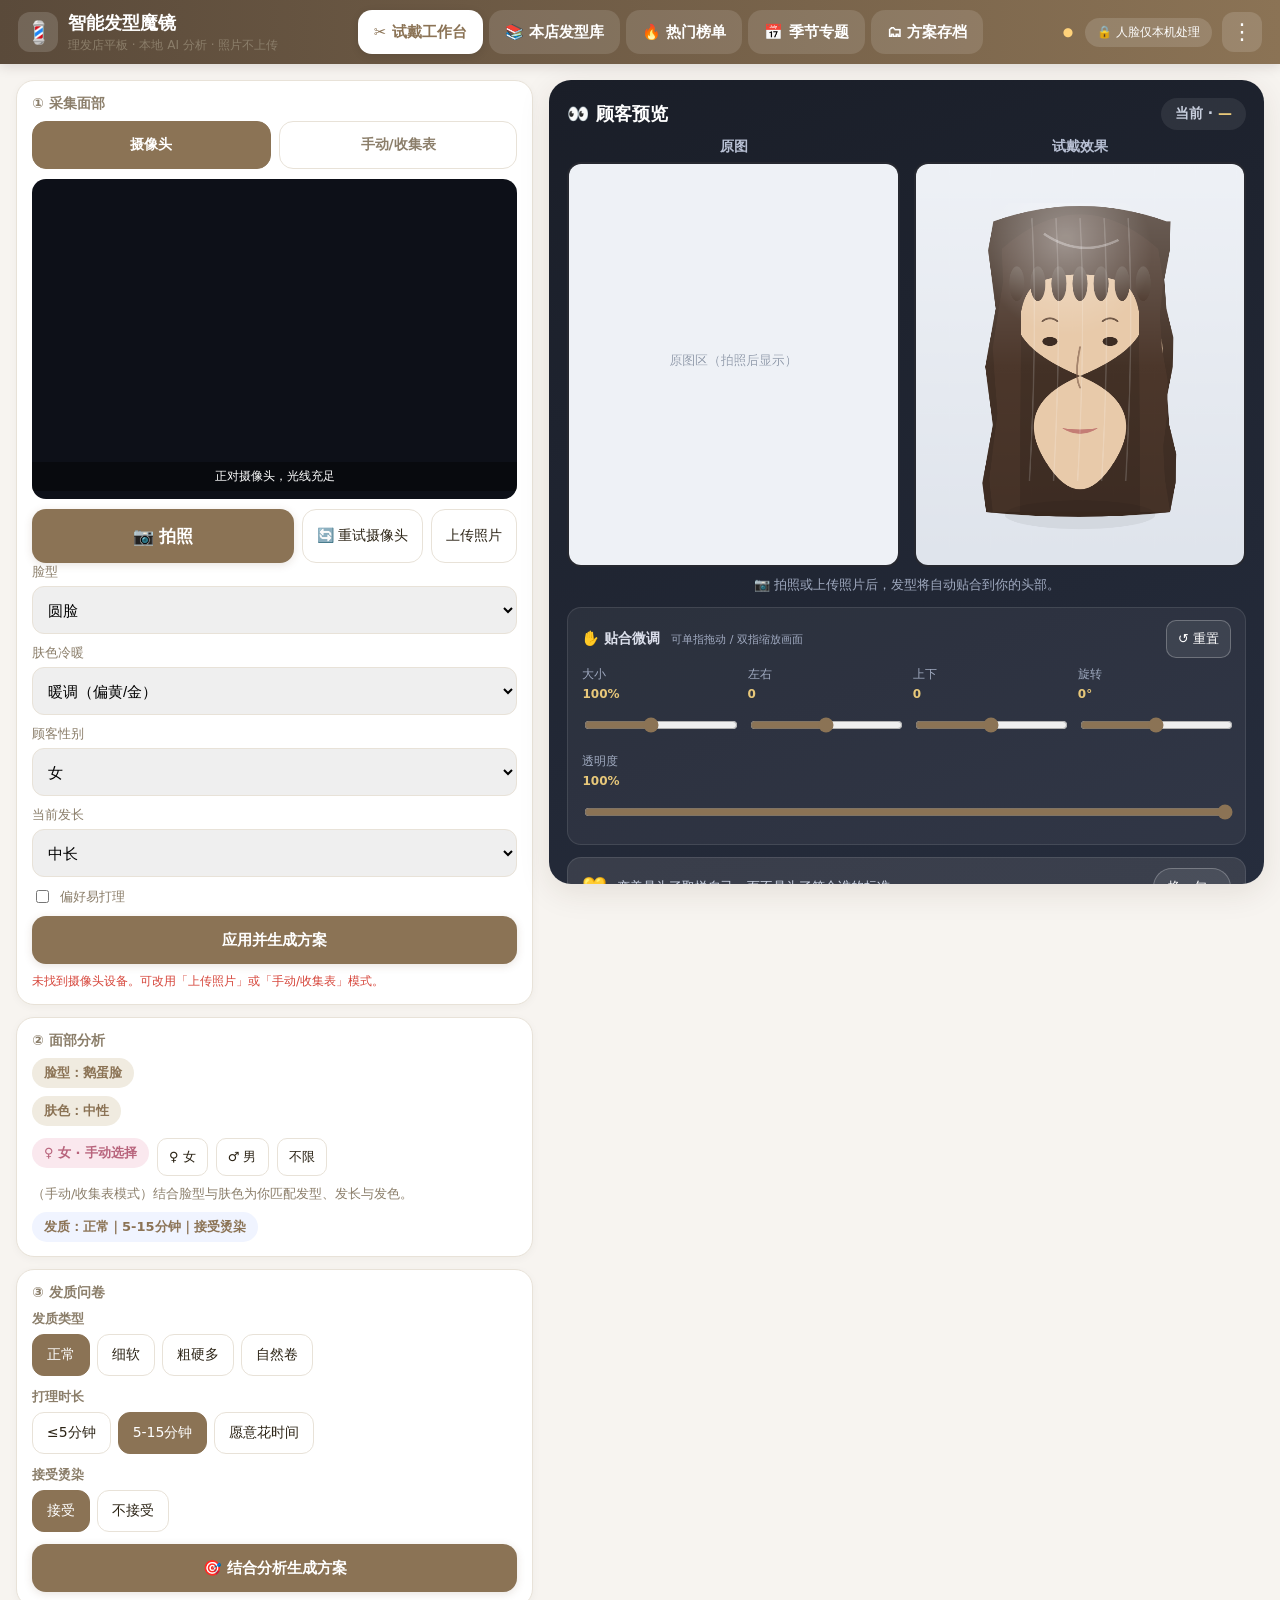
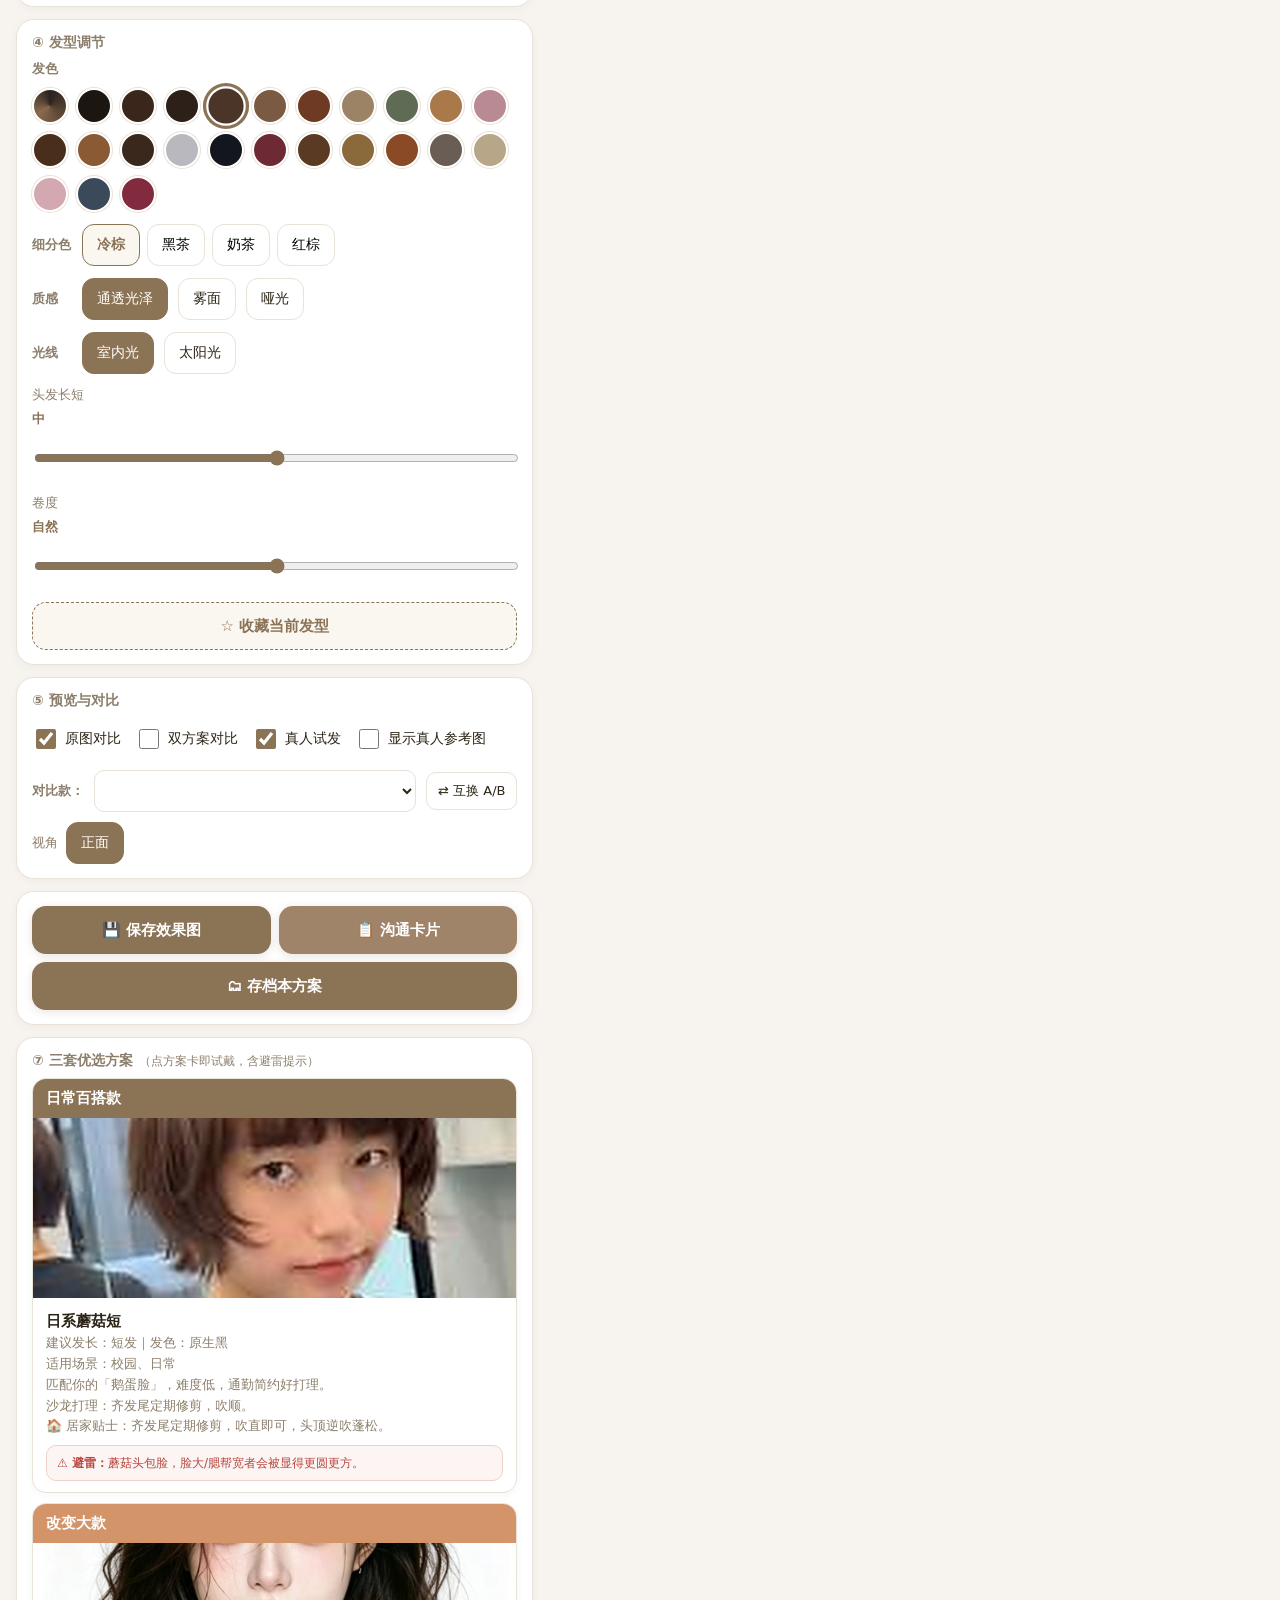
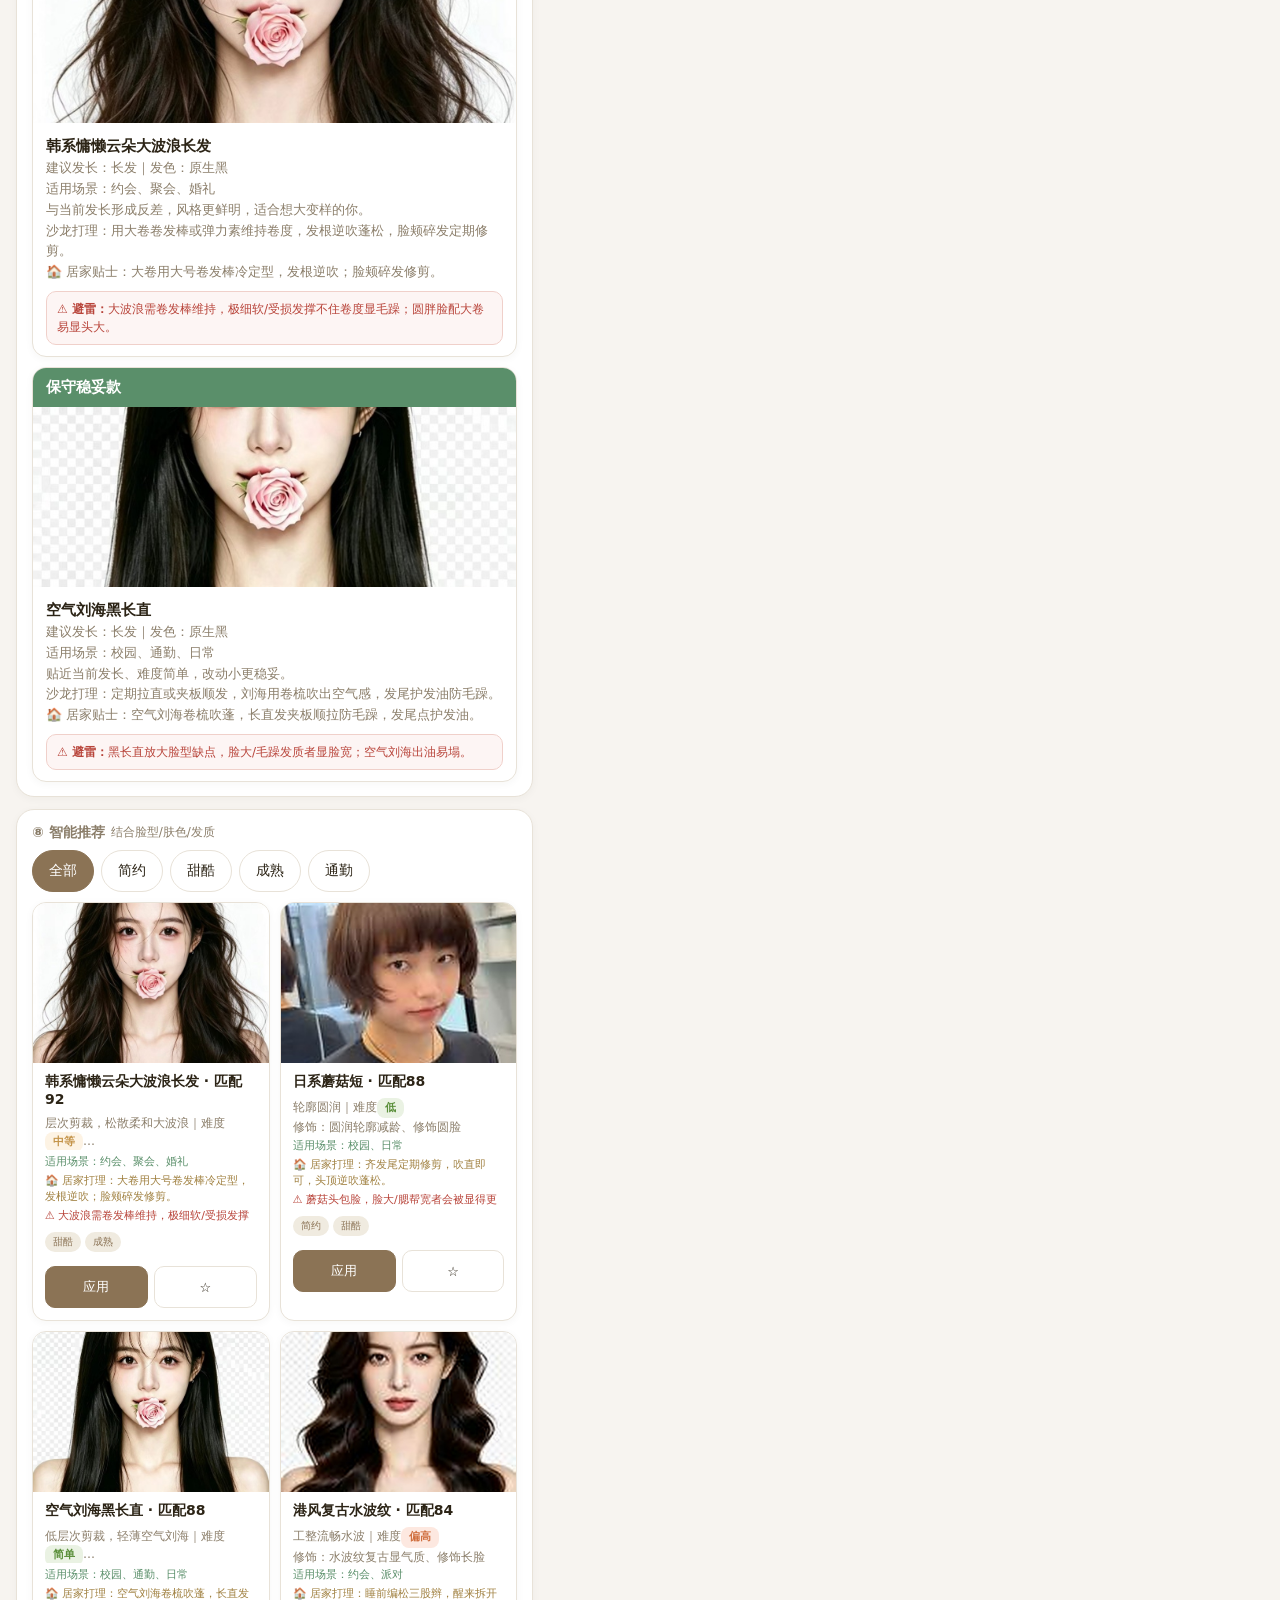
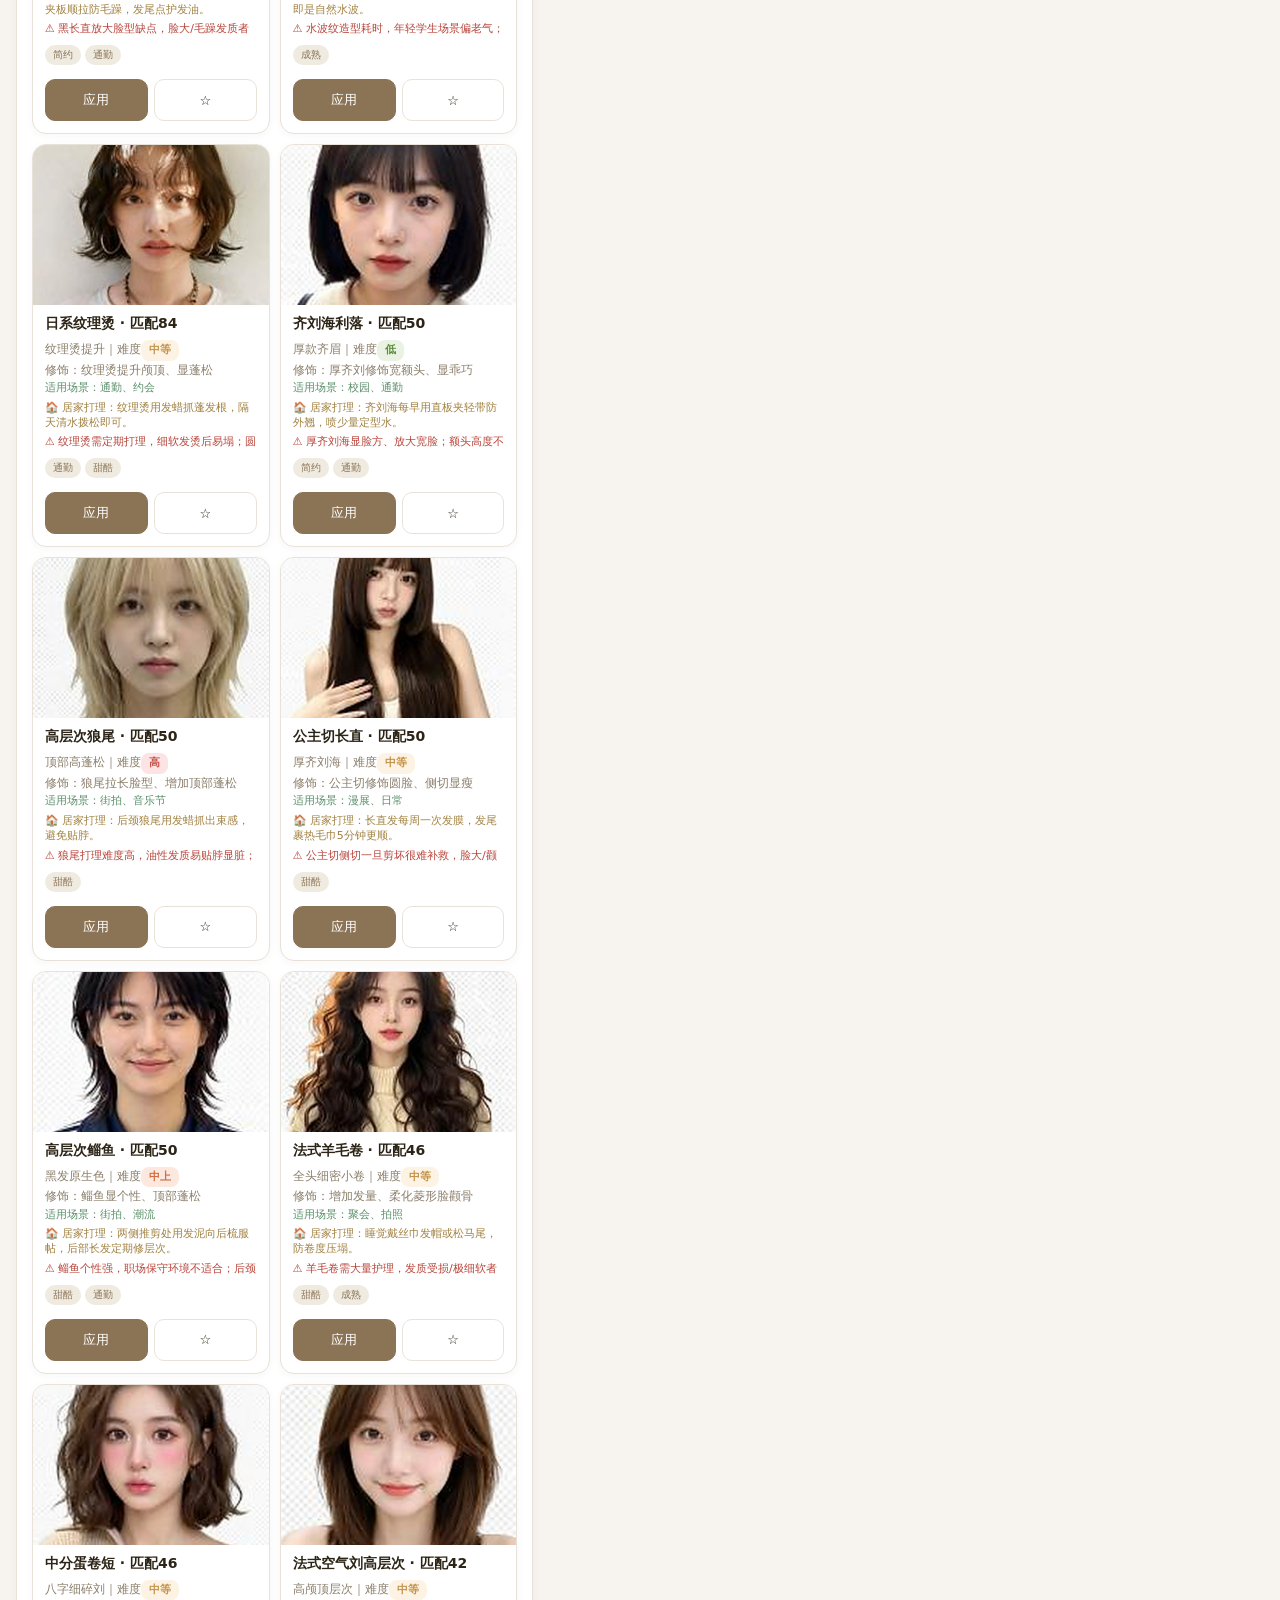
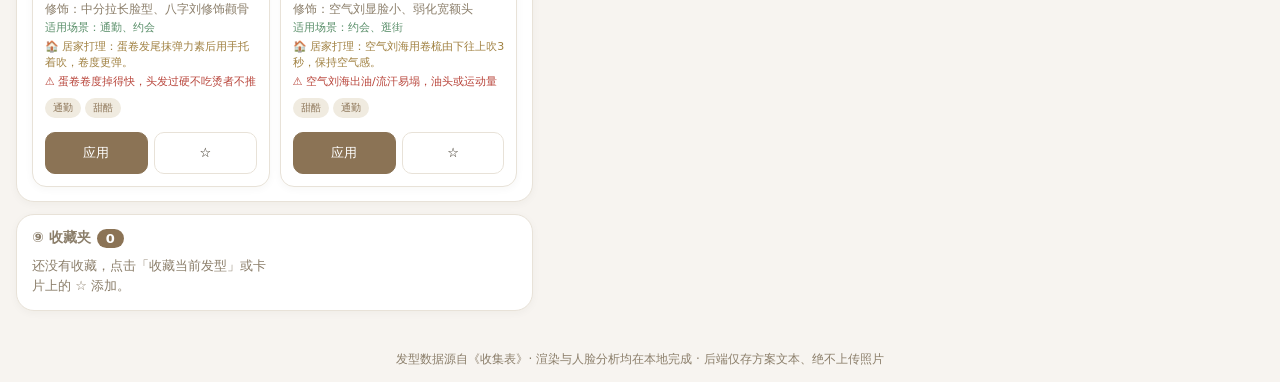
==== commit df2a6e49: "style: 拍照/上传按钮移至摄像头画面下方，手动模式上方" ====
--- a/index.html
+++ b/index.html
@@ -86,6 +86,12 @@
           <canvas id="origCanvas" class="orig" width="720" height="880"></canvas>
           <div id="camHint" class="cam-hint">正对摄像头，光线充足</div>
         </div>
+        <div class="cap-actions">
+          <button id="btnCapture" class="primary big">📷 拍照</button>
+          <button id="btnRetryCam" class="ghost" hidden>🔄 重试摄像头</button>
+          <button id="btnUpload" class="ghost">上传照片</button>
+          <input type="file" id="fileInput" accept="image/*" capture="user" hidden />
+        </div>
         <div id="manualWrap" class="manual-wrap" hidden>
           <label>脸型 <select id="manFace"></select></label>
           <label>肤色冷暖
@@ -111,12 +117,6 @@
           </label>
           <label class="chk"><input type="checkbox" id="manEasy" /> 偏好易打理</label>
           <button id="btnManApply" class="primary">应用并生成方案</button>
-        </div>
-        <div class="cap-actions">
-          <button id="btnCapture" class="primary big">📷 拍照</button>
-          <button id="btnRetryCam" class="ghost" hidden>🔄 重试摄像头</button>
-          <button id="btnUpload" class="ghost">上传照片</button>
-          <input type="file" id="fileInput" accept="image/*" capture="user" hidden />
         </div>
         <p id="statusMsg" class="status"></p>
       </div>
--- a/css/style.css
+++ b/css/style.css
@@ -121,7 +121,7 @@
 .manual-wrap label{font-size:13px; color:var(--sub); display:flex; flex-direction:column; gap:5px;}
 .manual-wrap select{padding:11px; min-height:var(--tap); border:1px solid var(--line); border-radius:12px; font-size:15px;}
 .manual-wrap .chk{flex-direction:row; align-items:center; gap:8px;}
-.cap-actions{display:flex; gap:8px; margin-top:12px; flex-wrap:wrap;}
+.cap-actions{display:flex; gap:8px; margin-top:10px; flex-wrap:wrap;}
 .status{font-size:12px; color:var(--warn); margin-top:8px; min-height:16px; line-height:1.5;}
 
 /* 按钮 */
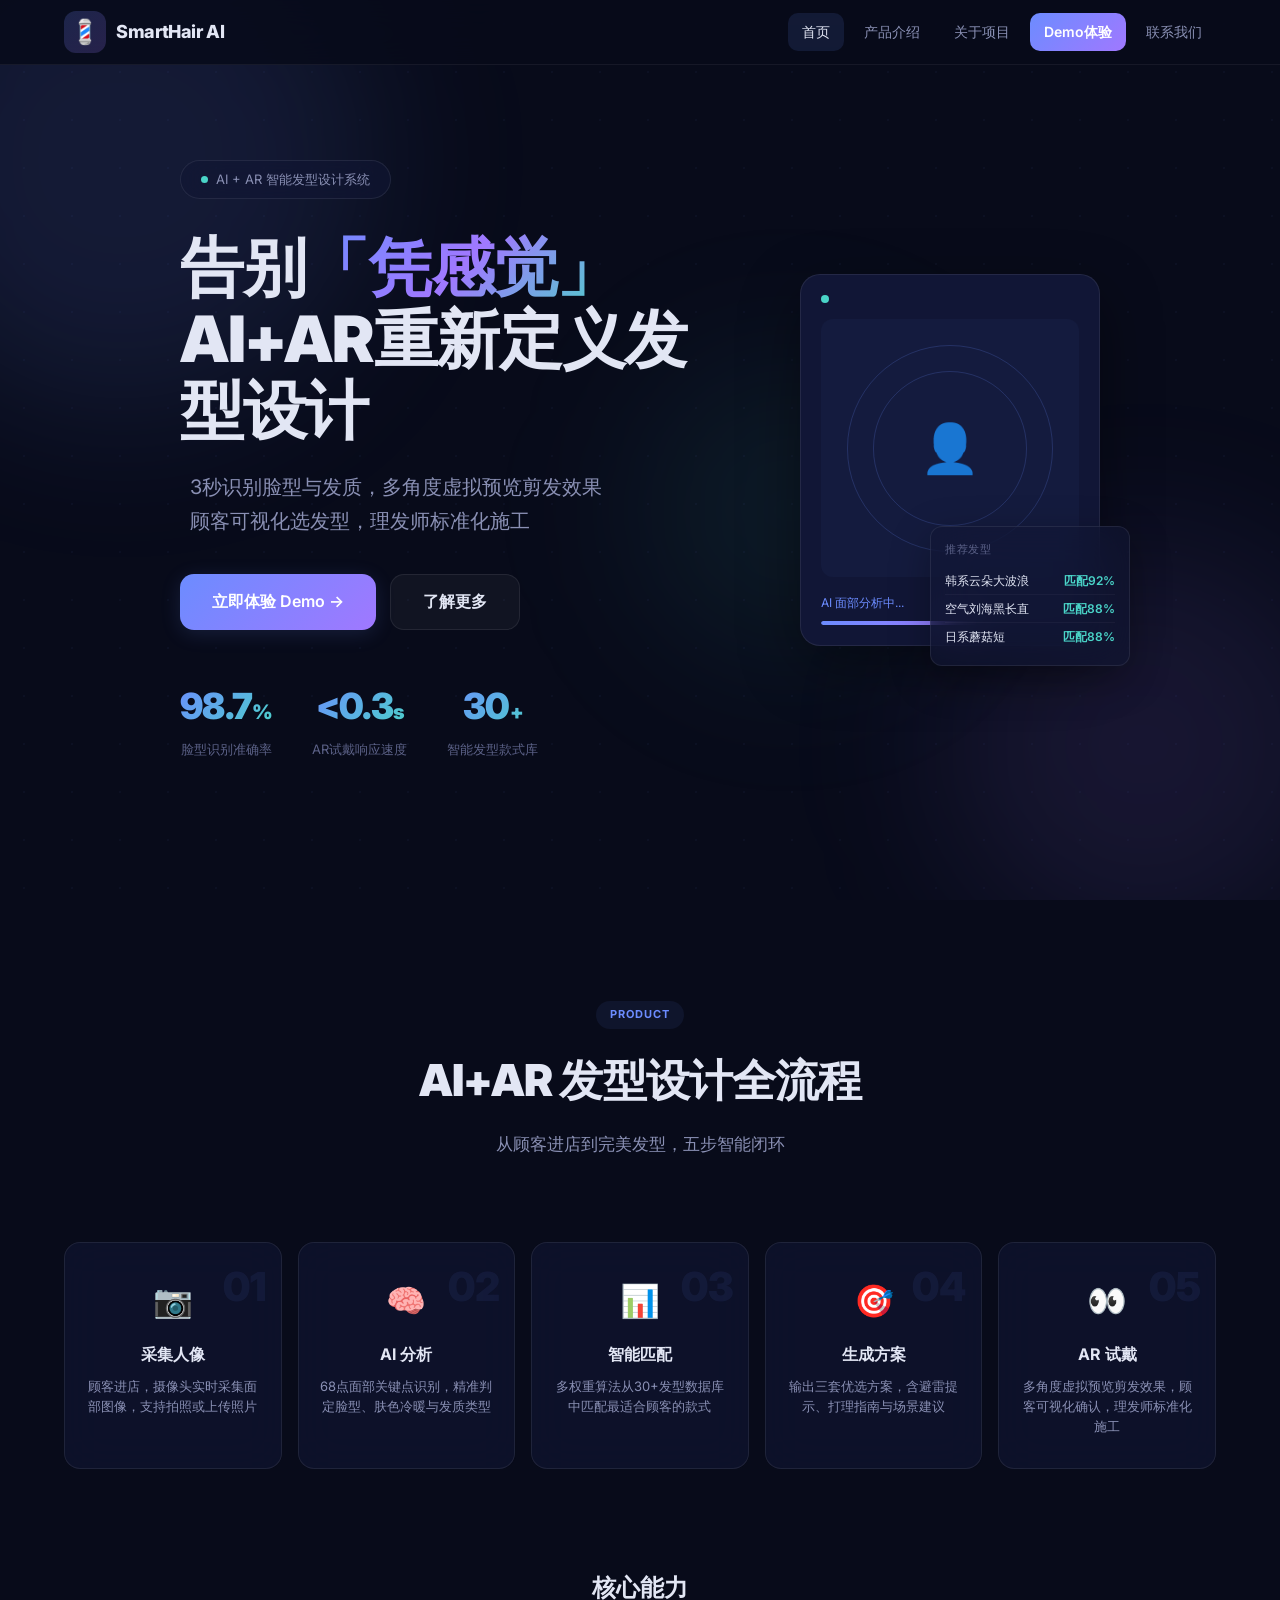
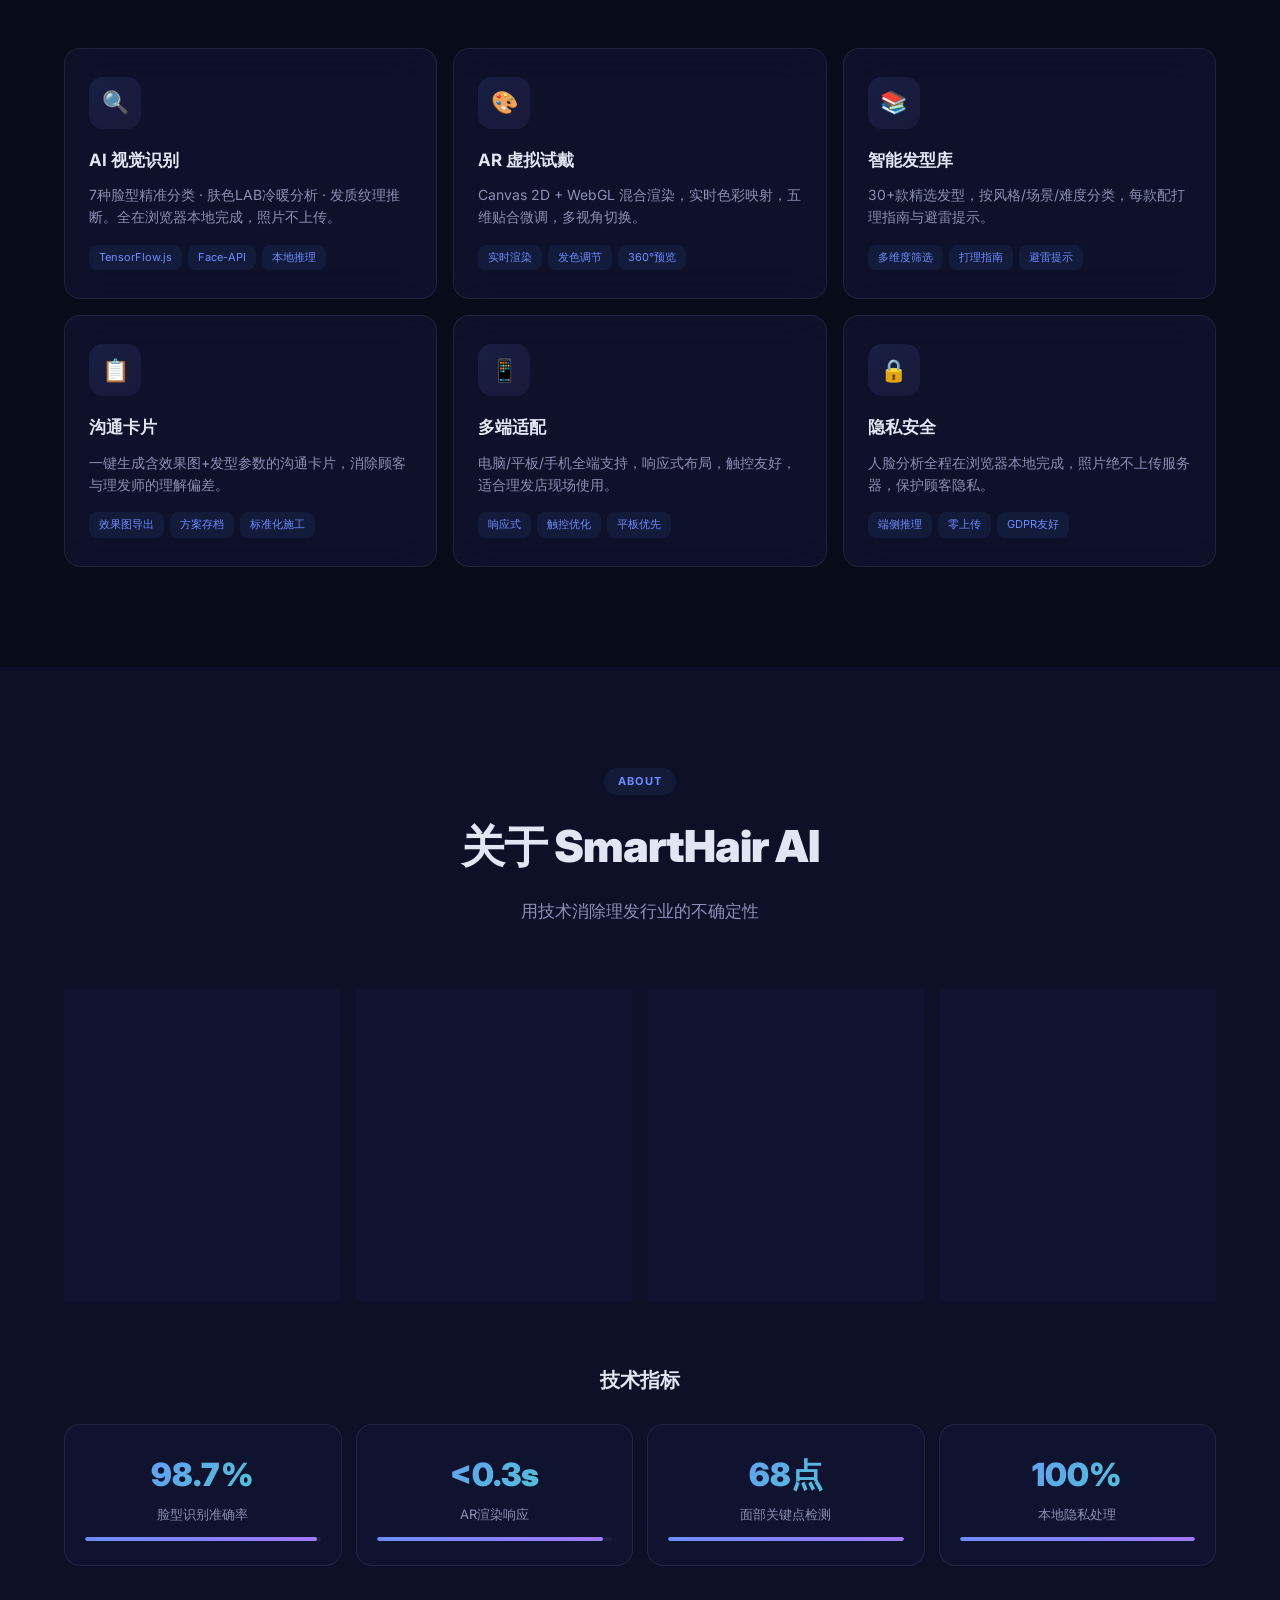
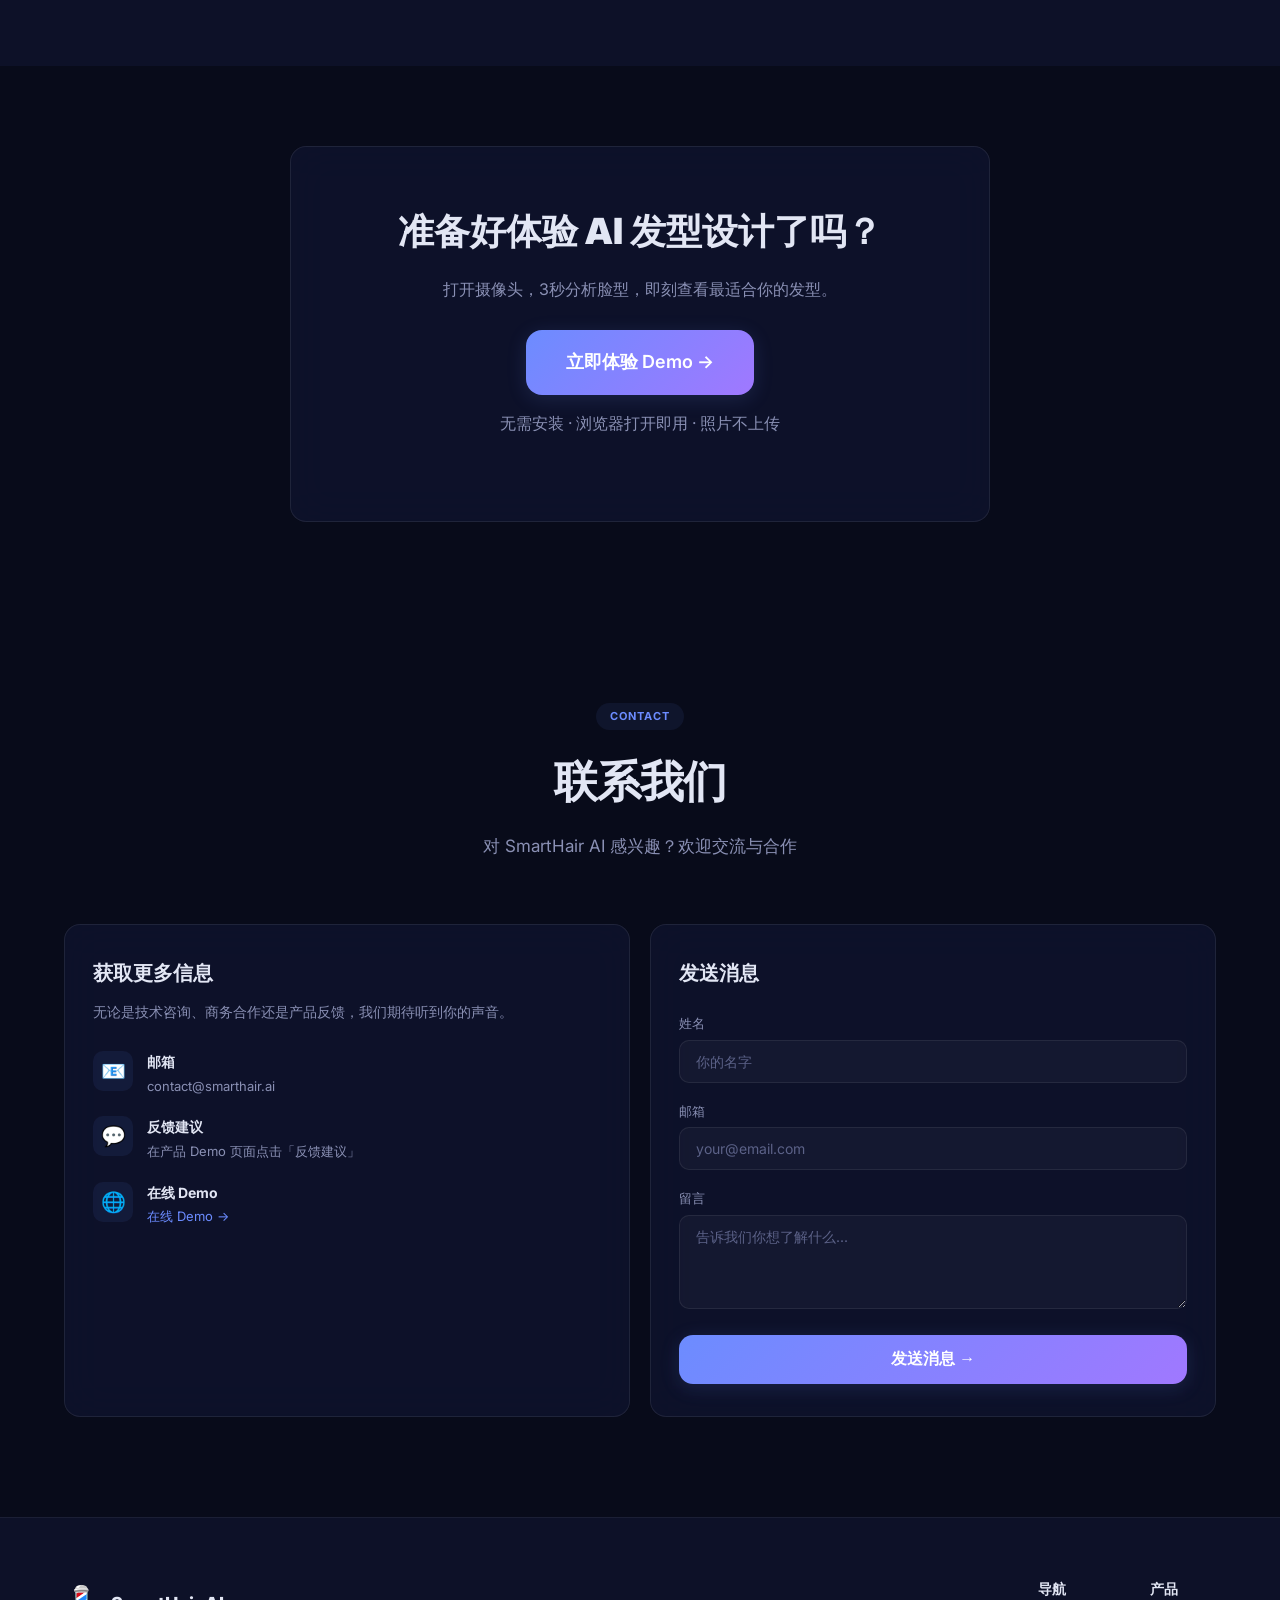
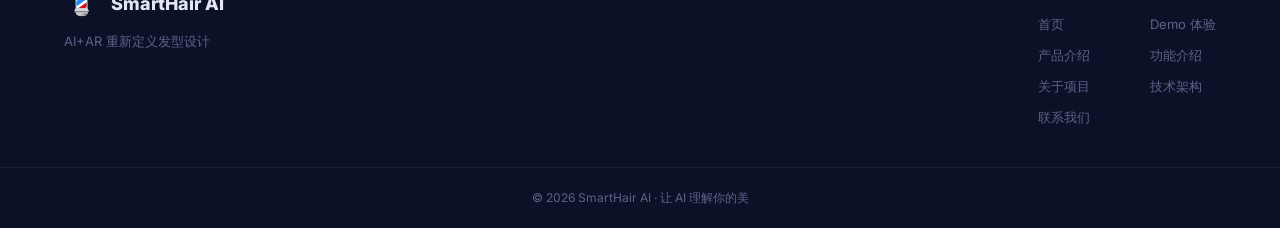
==== commit fda514c5: "重构：官网作为根入口，AR工作台移至 /demo/ - 官网 (原 website/) 提升为根 index.html，css/js 同步到根目录 - AR工作台 (原根 index.html + c" ====
--- a/index.html
+++ b/index.html
@@ -2,363 +2,351 @@
 <html lang="zh-CN">
 <head>
 <meta charset="UTF-8" />
-<meta name="viewport" content="width=device-width, initial-scale=1.0, maximum-scale=1.0, user-scalable=no" />
-<title>智能发型魔镜 · 理发店平板系统</title>
+<meta name="viewport" content="width=device-width, initial-scale=1.0" />
+<meta name="description" content="SmartHair AI — AI+AR重新定义发型设计。3秒识别脸型与发质，多角度虚拟预览剪发效果。" />
+<title>SmartHair AI — AI+AR 智能发型设计</title>
 <link rel="stylesheet" href="css/style.css" />
-<!-- 加固：原腾讯 beacon 统计为渲染阻塞外部脚本，CDN 不可达会卡死整页。
-     改为异步注入 + 失败静默，外部网络异常不再影响页面打开。 -->
-<script>
-(function(){
-  try{
-    var s=document.createElement('script');
-    s.src='https://beacon.cdn.qq.com/sdk/4.5.9/beacon_web.min.js';
-    s.async=true;
-    s.onload=function(){
-      try{
-        var beacon=new BeaconAction({
-          appkey:'0WEB06U85YBSLJNL',
-          versionCode:'1.0.0',
-          channelID:'share',
-          delay:1000,
-          sessionDuration:30*60*1000,
-          isOversea:false,
-          needReportRqdEvent:false
-        });
-        beacon.onDirectUserAction('preview_page_view',{
-          'url':location.href,
-          'referrer':document.referrer,
-          'title':document.title,
-          'sandbox_id':'214d074e3461478f9d66ea92716c79e2'
-        });
-      }catch(e){}
-    };
-    s.onerror=function(){}; // CDN 不可达也完全不影响页面
-    document.head.appendChild(s);
-  }catch(e){}
-})();
-</script></head>
+<script src="js/main.js" defer></script>
+</head>
 <body>
-<!-- ===================== 顶栏 ===================== -->
-<header class="topbar">
-  <div class="brand">
-    <span class="logo">💈</span>
-    <div>
-      <h1>智能发型魔镜</h1>
-      <p class="sub">理发店平板 · 本地 AI 分析 · 照片不上传</p>
-    </div>
-  </div>
-  <nav class="topnav" id="topnav">
-    <button class="navtab active" data-page="studio">✂ 试戴工作台</button>
-    <button class="navtab" data-page="library">📚 本店发型库</button>
-    <button class="navtab" data-page="popular">🔥 热门榜单</button>
-    <button class="navtab" data-page="season">📅 季节专题</button>
-    <button class="navtab" data-page="archive">🗂 方案存档</button>
-  </nav>
-  <div class="top-right">
-    <span id="backendDot" class="be-dot" title="后端状态">●</span>
-    <span class="privacy">🔒 人脸仅本机处理</span>
-    <button class="navmore" id="btnNavMore" title="更多" aria-label="更多菜单">⋮</button>
-    <div class="navmore-menu" id="navMoreMenu">
-      <button class="mi" id="miStatus"><span class="dot" id="miDot"></span> <span id="miStatusText">后端在线</span></button>
-      <button class="mi" id="miPrivacy">🔒 隐私说明</button>
-      <button class="mi" id="miFeedback">💬 反馈建议</button>
-    </div>
-  </div>
-</header>
-
-<!-- ===================== 页面1：试戴工作台 ===================== -->
-<!-- 左右分栏：左 42% 理发师工作台（全部操作），右 58% 顾客预览大屏（干净简洁） -->
-<main class="page page-studio active" id="page-studio">
-
-  <!-- ---------- 左侧：理发师工作台（全部操作控件） ---------- -->
-  <aside class="barber-panel">
-    <div class="panel-scroll">
-
-      <!-- ① 采集 -->
-      <div class="card">
-        <h3>① 采集面部</h3>
-        <div class="cap-tabs">
-          <button id="btnCamera" class="tab active">摄像头</button>
-          <button id="btnManual" class="tab">手动/收集表</button>
-        </div>
-        <div id="camWrap" class="cam-wrap">
-          <video id="cam" autoplay playsinline muted></video>
-          <canvas id="origCanvas" class="orig" width="720" height="880"></canvas>
-          <div id="camHint" class="cam-hint">正对摄像头，光线充足</div>
-        </div>
-        <div class="cap-actions">
-          <button id="btnCapture" class="primary big">📷 拍照</button>
-          <button id="btnRetryCam" class="ghost" hidden>🔄 重试摄像头</button>
-          <button id="btnUpload" class="ghost">上传照片</button>
-          <input type="file" id="fileInput" accept="image/*" capture="user" hidden />
-        </div>
-        <div id="manualWrap" class="manual-wrap" hidden>
-          <label>脸型 <select id="manFace"></select></label>
-          <label>肤色冷暖
-            <select id="manSkin">
-              <option value="warm">暖调（偏黄/金）</option>
-              <option value="cool">冷调（偏粉/蓝）</option>
-              <option value="neutral">中性</option>
-            </select>
-          </label>
-          <label>顾客性别
-            <select id="manGender">
-              <option value="female" selected>女</option>
-              <option value="male">男</option>
-              <option value="all">不限</option>
-            </select>
-          </label>
-          <label>当前发长
-            <select id="manLen">
-              <option value="short">短发</option>
-              <option value="medium" selected>中长</option>
-              <option value="long">长发</option>
-            </select>
-          </label>
-          <label class="chk"><input type="checkbox" id="manEasy" /> 偏好易打理</label>
-          <button id="btnManApply" class="primary">应用并生成方案</button>
-        </div>
-        <p id="statusMsg" class="status"></p>
-      </div>
-
-      <!-- ② 面部分析 -->
-      <div class="card">
-        <h3>② 面部分析</h3>
-        <div id="metricsBox" class="metrics">
-          <span class="m-tag">尚未分析</span>
-          <p class="hint">拍照后自动提取脸型、肤色冷暖与性别，可手动修改。</p>
-        </div>
-      </div>
-
-      <!-- ③ 发质问卷 -->
-      <div class="card">
-        <h3>③ 发质问卷</h3>
-        <div class="quiz">
-          <div class="quiz-row">
-            <span class="lbl">发质类型</span>
-            <div class="seg-group" id="qHairType">
-              <button class="seg active" data-v="normal">正常</button>
-              <button class="seg" data-v="fine">细软</button>
-              <button class="seg" data-v="thick">粗硬多</button>
-              <button class="seg" data-v="curly">自然卷</button>
-            </div>
-          </div>
-          <div class="quiz-row">
-            <span class="lbl">打理时长</span>
-            <div class="seg-group" id="qStyleTime">
-              <button class="seg" data-v="quick">≤5分钟</button>
-              <button class="seg active" data-v="normal">5-15分钟</button>
-              <button class="seg" data-v="patient">愿意花时间</button>
-            </div>
-          </div>
-          <div class="quiz-row">
-            <span class="lbl">接受烫染</span>
-            <div class="seg-group" id="qPerm">
-              <button class="seg active" data-v="yes">接受</button>
-              <button class="seg" data-v="no">不接受</button>
-            </div>
-          </div>
-          <button id="btnQuiz" class="primary">🎯 结合分析生成方案</button>
-        </div>
-      </div>
-
-      <!-- ④ 发型调节 -->
-      <div class="card">
-        <h3>④ 发型调节</h3>
-        <div class="ctrl-row"><span class="lbl">发色</span><div id="colorBox" class="swatches"></div></div>
-        <div class="ctrl-row"><span class="lbl">细分色</span>
-          <div class="quick-colors">
-            <button class="qc" data-c="coolbrown">冷棕</button>
-            <button class="qc" data-c="blacktea">黑茶</button>
-            <button class="qc" data-c="milktea">奶茶</button>
-            <button class="qc" data-c="redbrown">红棕</button>
-          </div>
-        </div>
-        <div class="ctrl-row"><span class="lbl">质感</span>
-          <button class="seg active" data-tex="glossy">通透光泽</button>
-          <button class="seg" data-tex="frosted">雾面</button>
-          <button class="seg" data-tex="matte">哑光</button>
-        </div>
-        <div class="ctrl-row"><span class="lbl">光线</span>
-          <button class="seg active" data-light="indoor">室内光</button>
-          <button class="seg" data-light="sun">太阳光</button>
-        </div>
-        <div class="ctrl-row col">
-          <label class="slider-lbl">头发长短 <span id="lenVal">中</span>
-            <input type="range" id="lenSlider" min="0" max="1" step="0.01" value="0.5" /></label>
-          <label class="slider-lbl">卷度 <span id="curlVal">自然</span>
-            <input type="range" id="curlSlider" min="0" max="1" step="0.01" value="0.5" /></label>
-        </div>
-        <button id="btnFavorite" class="fav-btn">☆ 收藏当前发型</button>
-      </div>
-
-      <!-- ⑤ 预览与对比控制 -->
-      <div class="card">
-        <h3>⑤ 预览与对比</h3>
-        <div class="cust-toggles panel-toggles">
-          <label class="switch"><input type="checkbox" id="toggleSide" checked /> 原图对比</label>
-          <label class="switch"><input type="checkbox" id="toggleCompare" /> 双方案对比</label>
-          <label class="switch"><input type="checkbox" id="toggleTryOn" checked /> 真人试发</label>
-          <label class="switch"><input type="checkbox" id="toggleRealImg" /> 显示真人参考图</label>
-        </div>
-        <div id="cmpBar" class="cmp-bar" hidden>
-          <span class="lbl">对比款：</span>
-          <select id="cmpSelect" class="cmp-select"></select>
-          <button id="btnSwap" class="ghost sm">⇄ 互换 A/B</button>
-        </div>
-        <div class="view-switch"><span class="lbl">视角</span>
-          <button class="viewBtn active" data-view="front">正面</button></div>
-      </div>
-
-      <!-- ⑥ 操作按钮 -->
-      <div class="card action-card">
-        <div class="shot-row">
-          <button id="btnShot" class="primary">💾 保存效果图</button>
-          <button id="btnBarber" class="primary alt">📋 沟通卡片</button>
-        </div>
-        <button id="btnArchive" class="primary wide">🗂 存档本方案</button>
-      </div>
-
-      <!-- ⑦ 三套优选方案（发型选择列表） -->
-      <div class="card">
-        <h3>⑦ 三套优选方案 <span class="mini-note">（点方案卡即试戴，含避雷提示）</span></h3>
-        <div id="planBox" class="plans"></div>
-      </div>
-
-      <!-- ⑧ 智能推荐 -->
-      <div class="card">
-        <h3>⑧ 智能推荐 <span class="mini-note">结合脸型/肤色/发质</span></h3>
-        <div class="filters" id="filterBox">
-          <button class="flt active" data-tag="all">全部</button>
-          <button class="flt" data-tag="简约">简约</button>
-          <button class="flt" data-tag="甜酷">甜酷</button>
-          <button class="flt" data-tag="成熟">成熟</button>
-          <button class="flt" data-tag="通勤">通勤</button>
-        </div>
-        <div id="recGrid" class="grid"></div>
-      </div>
-
-      <!-- ⑨ 收藏夹 -->
-      <div class="card">
-        <h3>⑨ 收藏夹 <span id="favCount" class="badge">0</span></h3>
-        <div id="favBox" class="grid"></div>
-      </div>
-
-    </div>
-  </aside>
-
-  <!-- ---------- 右侧：顾客预览大屏（干净简洁，仅画面 + 少量微调） ---------- -->
-  <section class="customer-view">
-    <div class="cust-head">
-      <h2>👀 顾客预览</h2>
-      <span class="cust-style-tag">当前 · <span id="curStyleName">—</span></span>
-    </div>
-
-    <div id="previewArea" class="preview-area">
-      <figure class="pv" id="origFig">
-        <figcaption>原图</figcaption>
-        <div class="cv-box"><canvas id="origView" width="720" height="880"></canvas></div>
-      </figure>
-      <figure class="pv" id="effectFig">
-        <figcaption>试戴效果</figcaption>
-        <div class="cv-box effect-box">
-          <canvas id="effectCanvas" width="720" height="880"></canvas>
-          <img id="realRefImg" class="real-ref" alt="真人参考" hidden />
-        </div>
-      </figure>
-      <figure class="pv cmp-only" id="effectFigB" hidden>
-        <figcaption>对比 · <span id="curStyleNameB">—</span></figcaption>
-        <div class="cv-box effect-box">
-          <canvas id="effectCanvasB" width="720" height="880"></canvas>
-        </div>
-      </figure>
-    </div>
-
-    <p id="tryOnHint" class="hint cust-hint"></p>
-
-    <!-- 少量微调控件（贴合微调，紧凑横排） -->
-    <div class="fit-mini">
-      <div class="fit-head">
-        <span class="fit-title">✋ 贴合微调 <span class="fit-note">可单指拖动 / 双指缩放画面</span></span>
-        <button id="btnFitReset" class="ghost sm dark">↺ 重置</button>
-      </div>
-      <div class="fit-grid">
-        <label class="slider-lbl">大小 <span id="fitScaleVal">100%</span>
-          <input type="range" id="fitScale" min="0.7" max="1.4" step="0.01" value="1" /></label>
-        <label class="slider-lbl">左右 <span id="fitDxVal">0</span>
-          <input type="range" id="fitDx" min="-120" max="120" step="1" value="0" /></label>
-        <label class="slider-lbl">上下 <span id="fitDyVal">0</span>
-          <input type="range" id="fitDy" min="-120" max="120" step="1" value="0" /></label>
-        <label class="slider-lbl">旋转 <span id="fitRotVal">0°</span>
-          <input type="range" id="fitRot" min="-15" max="15" step="0.5" value="0" /></label>
-        <label class="slider-lbl wide-lbl">透明度 <span id="fitOpacityVal">100%</span>
-          <input type="range" id="fitOpacity" min="0.35" max="1" step="0.01" value="1" /></label>
-      </div>
-    </div>
-
-    <!-- 温柔寄语（顾客侧情绪安抚） -->
-    <div class="warm-banner" aria-label="温柔寄语">
-      <span class="warm-icon">💛</span>
-      <p id="warmWord" class="warm-word"></p>
-      <button id="btnWarmNext" class="warm-next" title="换一句">换一句 ›</button>
-    </div>
-  </section>
-</main>
-
-<!-- ===================== 页面2：本店发型库 ===================== -->
-<main class="page page-library" id="page-library">
-  <div class="card">
-    <h2>📚 本店发型库 <span class="mini-note">共 <span id="dbCount">0</span> 款 · 点任意一款回工作台试戴</span></h2>
-    <div id="allGrid" class="grid grid-lib"></div>
-  </div>
-</main>
-
-<!-- ===================== 页面3：热门榜单 ===================== -->
-<main class="page page-popular" id="page-popular">
-  <div class="card">
-    <h2>🔥 本店热门发型榜单 <span class="mini-note">按人气热度排序</span></h2>
-    <div id="popularBox" class="rank-list"></div>
-  </div>
-</main>
-
-<!-- ===================== 页面4：季节专题 ===================== -->
-<main class="page page-season" id="page-season">
-  <div class="season-tabs" id="seasonTabs">
-    <button class="stab active" data-s="spring">🌸 春</button>
-    <button class="stab" data-s="summer">🌊 夏</button>
-    <button class="stab" data-s="autumn">🍂 秋</button>
-    <button class="stab" data-s="winter">❄️ 冬</button>
-  </div>
-  <div class="card">
-    <div id="seasonHead" class="season-head"></div>
-    <div id="seasonBox" class="grid grid-lib"></div>
-  </div>
-</main>
-
-<!-- ===================== 页面5：方案存档 ===================== -->
-<main class="page page-archive" id="page-archive">
-  <div class="card">
-    <h2>🗂 方案存档 <span id="archStatus" class="mini-note"></span></h2>
-    <div id="archiveBox" class="arch-list"></div>
-  </div>
-</main>
-
-<footer class="foot">发型数据源自《收集表》· 渲染与人脸分析均在本地完成 · 后端仅存方案文本、绝不上传照片</footer>
-
-<!-- ===================== 移动端专用 UI ===================== -->
-<button class="mobile-fab" id="mobileFab" title="工具面板" aria-label="打开工具面板">✂</button>
-<div class="mobile-panel" id="mobilePanel">
-  <div class="panel-handle"></div>
-  <button class="panel-close" id="panelClose" aria-label="关闭面板">✕</button>
-  <div id="mobilePanelContent"></div>
-</div>
-
-<script src="js/face-api.min.js"></script>
-<script src="js/data.js"></script>
-<script src="js/hairmeta.js"></script>
-<script src="js/analysis.js"></script>
-<script src="js/store.js"></script>
-<script src="js/render.js"></script>
-<script src="js/app.js"></script>
+
+<!-- ==================== 导航 ==================== -->
+<nav class="nav" id="nav">
+  <div class="nav-inner">
+    <a href="#hero" class="nav-brand">
+      <span class="nav-logo">💈</span>
+      <span class="nav-name">SmartHair AI</span>
+    </a>
+    <div class="nav-links" id="navLinks">
+      <a href="#hero" class="nav-link active">首页</a>
+      <a href="#product" class="nav-link">产品介绍</a>
+      <a href="#about" class="nav-link">关于项目</a>
+      <a href="/demo/" class="nav-link nav-link-cta">Demo体验</a>
+      <a href="#contact" class="nav-link">联系我们</a>
+    </div>
+    <button class="nav-toggle" id="navToggle" aria-label="菜单">☰</button>
+  </div>
+</nav>
+
+<!-- ==================== Hero ==================== -->
+<section class="hero" id="hero">
+  <div class="hero-bg">
+    <div class="hero-orb hero-orb-1"></div>
+    <div class="hero-orb hero-orb-2"></div>
+    <div class="hero-orb hero-orb-3"></div>
+    <div class="hero-grid"></div>
+  </div>
+  <div class="hero-content">
+    <div class="hero-badge reveal">
+      <span class="hero-badge-dot"></span> AI + AR 智能发型设计系统
+    </div>
+    <h1 class="hero-title reveal reveal-d1">
+      告别<span class="hero-highlight">「凭感觉」</span><br />
+      AI+AR重新定义发型设计
+    </h1>
+    <p class="hero-sub reveal reveal-d2">
+      3秒识别脸型与发质，多角度虚拟预览剪发效果<br />
+      顾客可视化选发型，理发师标准化施工
+    </p>
+    <div class="hero-actions reveal reveal-d3">
+      <a href="/demo/" class="btn btn-primary">
+        立即体验 Demo →
+      </a>
+      <a href="#product" class="btn btn-ghost">了解更多</a>
+    </div>
+    <div class="hero-stats reveal reveal-d4">
+      <div class="stat">
+        <div class="stat-num">98.7<span class="stat-unit">%</span></div>
+        <div class="stat-label">脸型识别准确率</div>
+      </div>
+      <div class="stat">
+        <div class="stat-num">&lt;0.3<span class="stat-unit">s</span></div>
+        <div class="stat-label">AR试戴响应速度</div>
+      </div>
+      <div class="stat">
+        <div class="stat-num">30<span class="stat-unit">+</span></div>
+        <div class="stat-label">智能发型款式库</div>
+      </div>
+    </div>
+  </div>
+  <div class="hero-visual reveal reveal-d3">
+    <div class="hero-mockup">
+      <div class="mockup-screen">
+        <div class="mockup-dot"></div>
+        <div class="mockup-face">
+          <div class="mockup-ring mockup-ring-1"></div>
+          <div class="mockup-ring mockup-ring-2"></div>
+          <div class="mockup-icon">👤</div>
+        </div>
+        <div class="mockup-label">AI 面部分析中...</div>
+        <div class="mockup-bar"><div class="mockup-fill"></div></div>
+      </div>
+      <div class="mockup-card">
+        <div class="mockup-card-title">推荐发型</div>
+        <div class="mockup-card-row"><span>韩系云朵大波浪</span><span class="mockup-score">匹配92%</span></div>
+        <div class="mockup-card-row"><span>空气刘海黑长直</span><span class="mockup-score">匹配88%</span></div>
+        <div class="mockup-card-row"><span>日系蘑菇短</span><span class="mockup-score">匹配88%</span></div>
+      </div>
+    </div>
+  </div>
+</section>
+
+<!-- ==================== 产品介绍 ==================== -->
+<section class="section" id="product">
+  <div class="container">
+    <div class="section-head reveal">
+      <span class="section-tag">Product</span>
+      <h2 class="section-title">AI+AR 发型设计全流程</h2>
+      <p class="section-desc">从顾客进店到完美发型，五步智能闭环</p>
+    </div>
+
+    <!-- 流程步骤 -->
+    <div class="flow reveal">
+      <div class="flow-line"></div>
+      <div class="flow-steps">
+        <div class="flow-step reveal reveal-d1">
+          <div class="flow-num">01</div>
+          <div class="flow-icon">📷</div>
+          <h4>采集人像</h4>
+          <p>顾客进店，摄像头实时采集面部图像，支持拍照或上传照片</p>
+        </div>
+        <div class="flow-step reveal reveal-d2">
+          <div class="flow-num">02</div>
+          <div class="flow-icon">🧠</div>
+          <h4>AI 分析</h4>
+          <p>68点面部关键点识别，精准判定脸型、肤色冷暖与发质类型</p>
+        </div>
+        <div class="flow-step reveal reveal-d3">
+          <div class="flow-num">03</div>
+          <div class="flow-icon">📊</div>
+          <h4>智能匹配</h4>
+          <p>多权重算法从30+发型数据库中匹配最适合顾客的款式</p>
+        </div>
+        <div class="flow-step reveal reveal-d4">
+          <div class="flow-num">04</div>
+          <div class="flow-icon">🎯</div>
+          <h4>生成方案</h4>
+          <p>输出三套优选方案，含避雷提示、打理指南与场景建议</p>
+        </div>
+        <div class="flow-step reveal reveal-d5">
+          <div class="flow-num">05</div>
+          <div class="flow-icon">👀</div>
+          <h4>AR 试戴</h4>
+          <p>多角度虚拟预览剪发效果，顾客可视化确认，理发师标准化施工</p>
+        </div>
+      </div>
+    </div>
+
+    <!-- 功能亮点 -->
+    <div class="features reveal">
+      <h3 class="features-title">核心能力</h3>
+      <div class="features-grid">
+        <div class="feature-card glass-card reveal reveal-d1">
+          <div class="feature-icon-wrap"><span class="feature-icon">🔍</span></div>
+          <h4>AI 视觉识别</h4>
+          <p>7种脸型精准分类 · 肤色LAB冷暖分析 · 发质纹理推断。全在浏览器本地完成，照片不上传。</p>
+          <div class="feature-tags">
+            <span>TensorFlow.js</span><span>Face-API</span><span>本地推理</span>
+          </div>
+        </div>
+        <div class="feature-card glass-card reveal reveal-d2">
+          <div class="feature-icon-wrap"><span class="feature-icon">🎨</span></div>
+          <h4>AR 虚拟试戴</h4>
+          <p>Canvas 2D + WebGL 混合渲染，实时色彩映射，五维贴合微调，多视角切换。</p>
+          <div class="feature-tags">
+            <span>实时渲染</span><span>发色调节</span><span>360°预览</span>
+          </div>
+        </div>
+        <div class="feature-card glass-card reveal reveal-d3">
+          <div class="feature-icon-wrap"><span class="feature-icon">📚</span></div>
+          <h4>智能发型库</h4>
+          <p>30+款精选发型，按风格/场景/难度分类，每款配打理指南与避雷提示。</p>
+          <div class="feature-tags">
+            <span>多维度筛选</span><span>打理指南</span><span>避雷提示</span>
+          </div>
+        </div>
+        <div class="feature-card glass-card reveal reveal-d4">
+          <div class="feature-icon-wrap"><span class="feature-icon">📋</span></div>
+          <h4>沟通卡片</h4>
+          <p>一键生成含效果图+发型参数的沟通卡片，消除顾客与理发师的理解偏差。</p>
+          <div class="feature-tags">
+            <span>效果图导出</span><span>方案存档</span><span>标准化施工</span>
+          </div>
+        </div>
+        <div class="feature-card glass-card reveal reveal-d5">
+          <div class="feature-icon-wrap"><span class="feature-icon">📱</span></div>
+          <h4>多端适配</h4>
+          <p>电脑/平板/手机全端支持，响应式布局，触控友好，适合理发店现场使用。</p>
+          <div class="feature-tags">
+            <span>响应式</span><span>触控优化</span><span>平板优先</span>
+          </div>
+        </div>
+        <div class="feature-card glass-card reveal reveal-d6">
+          <div class="feature-icon-wrap"><span class="feature-icon">🔒</span></div>
+          <h4>隐私安全</h4>
+          <p>人脸分析全程在浏览器本地完成，照片绝不上传服务器，保护顾客隐私。</p>
+          <div class="feature-tags">
+            <span>端侧推理</span><span>零上传</span><span>GDPR友好</span>
+          </div>
+        </div>
+      </div>
+    </div>
+  </div>
+</section>
+
+<!-- ==================== 关于项目 ==================== -->
+<section class="section section-alt" id="about">
+  <div class="container">
+    <div class="section-head reveal">
+      <span class="section-tag">About</span>
+      <h2 class="section-title">关于 SmartHair AI</h2>
+      <p class="section-desc">用技术消除理发行业的不确定性</p>
+    </div>
+
+    <div class="about-grid reveal">
+      <div class="about-card glass-card reveal reveal-d1">
+        <div class="about-icon">🎯</div>
+        <h3>项目愿景</h3>
+        <p>让每一次理发都成为自信的选择。SmartHair AI 不是取代理发师，而是成为理发师与顾客之间的智能桥梁——用AI视觉识别降低沟通成本，用AR试戴消除决策焦虑。</p>
+      </div>
+      <div class="about-card glass-card reveal reveal-d2">
+        <div class="about-icon">⚙️</div>
+        <h3>技术架构</h3>
+        <p>六层智能架构：采集层（WebRTC）→ AI视觉层（TensorFlow.js）→ 特征提取层 → 匹配推荐层（多权重打分）→ AR渲染层（Canvas+WebGL）→ 服务层（SaaS）</p>
+      </div>
+      <div class="about-card glass-card reveal reveal-d3">
+        <div class="about-icon">🔬</div>
+        <h3>核心算法</h3>
+        <p>多权重匹配引擎：脸型匹配度×40% + 肤色协调度×25% + 场景适配度×20% + 流行趋势×15%，综合打分推荐最优发型。</p>
+      </div>
+      <div class="about-card glass-card reveal reveal-d4">
+        <div class="about-icon">🚀</div>
+        <h3>未来规划</h3>
+        <p>3D发型建模、后脑勺识别、沙龙SaaS管理后台、顾客CRM系统、多门店数据看板、API/SDK开放集成。</p>
+      </div>
+    </div>
+
+    <!-- 技术指标 -->
+    <div class="tech-specs reveal">
+      <h3 class="tech-title">技术指标</h3>
+      <div class="tech-grid">
+        <div class="tech-item glass-card">
+          <div class="tech-val">98.7%</div>
+          <div class="tech-lbl">脸型识别准确率</div>
+          <div class="tech-bar"><div class="tech-fill" style="width:98.7%"></div></div>
+        </div>
+        <div class="tech-item glass-card">
+          <div class="tech-val">&lt;0.3s</div>
+          <div class="tech-lbl">AR渲染响应</div>
+          <div class="tech-bar"><div class="tech-fill" style="width:96%"></div></div>
+        </div>
+        <div class="tech-item glass-card">
+          <div class="tech-val">68点</div>
+          <div class="tech-lbl">面部关键点检测</div>
+          <div class="tech-bar"><div class="tech-fill" style="width:100%"></div></div>
+        </div>
+        <div class="tech-item glass-card">
+          <div class="tech-val">100%</div>
+          <div class="tech-lbl">本地隐私处理</div>
+          <div class="tech-bar"><div class="tech-fill" style="width:100%"></div></div>
+        </div>
+      </div>
+    </div>
+  </div>
+</section>
+
+<!-- ==================== CTA ==================== -->
+<section class="cta" id="demo">
+  <div class="container">
+    <div class="cta-card glass-card reveal">
+      <h2>准备好体验 AI 发型设计了吗？</h2>
+      <p>打开摄像头，3秒分析脸型，即刻查看最适合你的发型。</p>
+      <a href="/demo/" class="btn btn-primary btn-lg">
+        立即体验 Demo →
+      </a>
+      <p class="cta-note">无需安装 · 浏览器打开即用 · 照片不上传</p>
+    </div>
+  </div>
+</section>
+
+<!-- ==================== 联系我们 ==================== -->
+<section class="section" id="contact">
+  <div class="container">
+    <div class="section-head reveal">
+      <span class="section-tag">Contact</span>
+      <h2 class="section-title">联系我们</h2>
+      <p class="section-desc">对 SmartHair AI 感兴趣？欢迎交流与合作</p>
+    </div>
+
+    <div class="contact-grid reveal">
+      <div class="contact-info glass-card reveal reveal-d1">
+        <h3>获取更多信息</h3>
+        <p>无论是技术咨询、商务合作还是产品反馈，我们期待听到你的声音。</p>
+        <div class="contact-items">
+          <div class="contact-item">
+            <span class="contact-icon">📧</span>
+            <div><strong>邮箱</strong><p>contact@smarthair.ai</p></div>
+          </div>
+          <div class="contact-item">
+            <span class="contact-icon">💬</span>
+            <div><strong>反馈建议</strong><p>在产品 Demo 页面点击「反馈建议」</p></div>
+          </div>
+          <div class="contact-item">
+            <span class="contact-icon">🌐</span>
+            <div><strong>在线 Demo</strong><p><a href="/demo/" class="link">在线 Demo →</a></p></div>
+          </div>
+        </div>
+      </div>
+      <div class="contact-form glass-card reveal reveal-d2">
+        <h3>发送消息</h3>
+        <form id="contactForm">
+          <div class="form-group">
+            <label for="name">姓名</label>
+            <input type="text" id="name" placeholder="你的名字" required />
+          </div>
+          <div class="form-group">
+            <label for="email">邮箱</label>
+            <input type="email" id="email" placeholder="your@email.com" required />
+          </div>
+          <div class="form-group">
+            <label for="msg">留言</label>
+            <textarea id="msg" rows="4" placeholder="告诉我们你想了解什么..." required></textarea>
+          </div>
+          <button type="submit" class="btn btn-primary btn-full">发送消息 →</button>
+        </form>
+      </div>
+    </div>
+  </div>
+</section>
+
+<!-- ==================== 页脚 ==================== -->
+<footer class="footer">
+  <div class="container footer-inner">
+    <div class="footer-brand">
+      <span class="footer-logo">💈</span>
+      <span class="footer-name">SmartHair AI</span>
+      <p class="footer-desc">AI+AR 重新定义发型设计</p>
+    </div>
+    <div class="footer-links">
+      <div class="footer-col">
+        <strong>导航</strong>
+        <a href="#hero">首页</a>
+        <a href="#product">产品介绍</a>
+        <a href="#about">关于项目</a>
+        <a href="#contact">联系我们</a>
+      </div>
+      <div class="footer-col">
+        <strong>产品</strong>
+        <a href="/demo/">Demo 体验</a>
+        <a href="#product">功能介绍</a>
+        <a href="#about">技术架构</a>
+      </div>
+    </div>
+  </div>
+  <div class="footer-bottom">
+    <p>© 2026 SmartHair AI · 让 AI 理解你的美</p>
+  </div>
+</footer>
+
 </body>
 </html>
--- a/css/style.css
+++ b/css/style.css
@@ -1,414 +1,222 @@
 /* =========================================================================
- * 智能发型魔镜 · 轻量优化版
- * 暖色沙龙质感 · 低饱和度 · 触控友好 · 移动端适配
+ * SmartHair AI 产品官网
+ * 深色蓝紫渐变科技风 · 磨砂玻璃卡片 · 响应式
  * ========================================================================= */
+@import url('https://fonts.googleapis.com/css2?family=Inter:wght@300;400;500;600;700;800;900&display=swap');
+
 :root{
-  /* 暖棕配色体系 */
-  --bg:#f7f4f0; --card:#ffffff; --ink:#2c2416; --sub:#8b7e6a;
-  --line:#e8e2d8; --brand:#8b7355; --brand2:#a0846a; --accent:#d4946a;
-  --ok:#5a8f6a; --warn:#c4944a; --danger:#c4544a;
-  --shadow-sm:0 2px 8px rgba(60,40,20,.04);
-  --shadow:0 4px 20px rgba(60,40,20,.06);
-  --shadow-lg:0 8px 32px rgba(60,40,20,.10);
-  --radius:18px;
-  --tap:48px;                 /* 触控最小高度 */
-}
-*{box-sizing:border-box; -webkit-tap-highlight-color:transparent;}
-html,body{margin:0; padding:0; background:var(--bg); color:var(--ink);
-  font-family:-apple-system,"PingFang SC","Microsoft YaHei",system-ui,sans-serif;
-  -webkit-text-size-adjust:100%; scroll-behavior:smooth;}
-h1{font-size:18px; margin:0;} h2{font-size:18px; margin:0 0 10px; display:flex; align-items:center; gap:8px; flex-wrap:wrap;}
-h3{font-size:15px; margin:0 0 8px; display:flex; align-items:center; gap:6px; color:var(--sub); font-weight:600;}
-p{margin:0;} .sub{font-size:12px; color:var(--sub); margin-top:2px;}
-.hint{font-size:13px; color:var(--sub); line-height:1.55;}
-.mini-note{font-size:12px; font-weight:400; color:var(--sub);}
-.card{background:var(--card); border:1px solid var(--line); border-radius:var(--radius);
-  padding:20px; box-shadow:var(--shadow-sm); margin-bottom:14px; transition:box-shadow .2s;}
-.card:hover{box-shadow:var(--shadow);}
-
-/* ===================== 顶栏 + 导航 ===================== */
-.topbar{display:flex; justify-content:space-between; align-items:center; gap:12px; padding:10px 18px;
-  background:linear-gradient(90deg,#5a4a3a,#8b7355); color:#fff; position:sticky; top:0; z-index:30;
-  box-shadow:0 2px 12px rgba(40,30,20,.15);}
-.brand{display:flex; align-items:center; gap:10px; flex:0 0 auto;}
-.logo{font-size:22px; background:rgba(255,255,255,.15); width:40px; height:40px; border-radius:12px;
-  display:grid; place-items:center;}
-.topnav{display:flex; gap:6px; flex:1; justify-content:center; flex-wrap:wrap;}
-.navtab{padding:10px 16px; min-height:44px; border:none; border-radius:14px;
-  background:rgba(255,255,255,.12); color:#fff; font-size:15px; font-weight:600; transition:.15s;}
-.navtab.active{background:#fff; color:var(--brand); box-shadow:0 2px 8px rgba(0,0,0,.1);}
-.navtab:active{transform:scale(.97);}
-.top-right{display:flex; align-items:center; gap:10px; flex:0 0 auto; position:relative;}
-.privacy{font-size:12px; background:rgba(255,255,255,.14); padding:6px 12px; border-radius:20px; white-space:nowrap;}
-.be-dot{font-size:12px; color:#8ee0a0; margin-right:2px;}
-.be-dot.off{color:#ffd27a;}
-/* 更多菜单 */
-.navmore{background:rgba(255,255,255,.14); border:none; color:#fff; font-size:22px; width:40px; height:40px;
-  border-radius:12px; display:flex; align-items:center; justify-content:center; cursor:pointer; transition:.15s;
-  line-height:1; padding:0;}
-.navmore:active{transform:scale(.95); background:rgba(255,255,255,.25);}
-.navmore-menu{position:absolute; right:0; top:48px; background:var(--card); border:1px solid var(--line);
-  border-radius:14px; box-shadow:var(--shadow-lg); padding:8px; min-width:180px; z-index:40;
-  display:none; flex-direction:column; gap:4px;}
-.navmore-menu.show{display:flex;}
-.navmore-menu .mi{width:100%; padding:10px 14px; border:none; background:transparent; font-size:14px; color:var(--ink);
-  text-align:left; border-radius:10px; cursor:pointer; transition:.12s;}
-.navmore-menu .mi:hover{background:var(--bg);}
-.navmore-menu .mi .dot{display:inline-block; width:8px; height:8px; border-radius:50%; margin-right:6px; background:#8ee0a0;}
-.navmore-menu .mi .dot.off{background:#ffd27a;}
-
-/* ===================== 页面切换 ===================== */
-.page{display:none; padding:16px;}
-.page.active{display:block;}
-
-/* 工作台：左右分栏 */
-.page-studio.active{display:grid;
-  grid-template-columns:42fr 58fr;
-  grid-template-areas:"barber customer";
-  gap:16px; align-items:start;}
-.barber-panel{grid-area:barber; min-width:0;}
-.customer-view{grid-area:customer; min-width:0; position:sticky; top:78px;
-  max-height:calc(100vh - 96px); overflow-y:auto; z-index:1;}
-
-/* ===================== 顾客预览视图 ===================== */
-.customer-view{background:linear-gradient(160deg,#1a1e28,#262d3d); border-radius:22px;
-  padding:18px 18px 14px; box-shadow:var(--shadow-lg); color:#fff;}
-.cust-head{display:flex; justify-content:space-between; align-items:center; margin-bottom:8px; flex-wrap:wrap; gap:8px;}
-.cust-head h2{color:#fff; margin:0; font-size:18px;}
-.cust-style-tag{font-size:14px; color:#c8cfde; background:rgba(255,255,255,.08);
-  padding:7px 14px; border-radius:20px; font-weight:600;}
-.cust-style-tag span{color:#e8c87a;}
-.cust-toggles{display:flex; gap:14px; flex-wrap:wrap;}
-.panel-toggles{margin-bottom:10px;}
-.panel-toggles .switch{color:var(--ink); font-size:14px; min-height:42px;}
-.preview-area{display:flex; gap:14px; margin:6px 0 8px; justify-content:center;}
-.pv{margin:0; text-align:center; flex:1 1 0; min-width:0; max-width:430px;}
-.pv figcaption{font-size:14px; color:#b8c0d4; margin-bottom:6px; font-weight:600;}
-.cv-box{border:2px solid rgba(255,255,255,.10); border-radius:14px; overflow:hidden; background:#0d1018; position:relative; width:100%;}
-#origView,#effectCanvas,#effectCanvasB{width:100%; height:auto; aspect-ratio:720/880; display:block; background:#0d1018;}
-.effect-box{display:grid; place-items:center;}
-#effectCanvas,#effectCanvasB{grid-area:1/1;}
-#effectCanvas{touch-action:none; cursor:grab;} #effectCanvas.dragging{cursor:grabbing;}
-.real-ref{grid-area:1/1; width:100%; height:100%; object-fit:cover; z-index:2; border-radius:12px; transition:opacity .25s; opacity:0; pointer-events:none;}
-.real-ref.show{opacity:1;}
-.cust-hint{color:#a0aac0; text-align:center; min-height:16px; margin:2px 0;}
-.cmp-only[hidden]{display:none;}
-.cmp-bar{display:flex; align-items:center; gap:10px; margin:8px 0 4px; color:var(--sub); flex-wrap:wrap;}
-.cmp-bar .lbl{font-size:13px; font-weight:600;}
-.cmp-select{flex:1; min-width:0; padding:10px 14px; min-height:42px; border-radius:10px; border:1px solid var(--line); font-size:14px; background:#fff; color:var(--ink);}
-
-/* ===================== 理发师工作台 ===================== */
-.barber-panel{background:transparent;}
-.panel-scroll{display:flex; flex-direction:column; gap:2px;}
-.barber-panel .card{margin-bottom:10px; padding:14px 15px;}
-.barber-panel h3{font-size:14px; margin-bottom:8px;}
-.barber-panel .plans{grid-template-columns:1fr; gap:10px;}
-.barber-panel .grid{grid-template-columns:repeat(auto-fill,minmax(160px,1fr)); gap:10px;}
-.barber-panel .plan .real-thumb{height:180px;}
-.barber-panel .style-card .thumb,.barber-panel .style-card .real-thumb{height:160px;}
-
-/* 采集 */
-.cap-tabs{display:flex; gap:8px; margin-bottom:10px;}
-.tab{flex:1; min-height:var(--tap); padding:12px; border:1px solid var(--line); background:#fff; border-radius:14px; font-size:14px; color:var(--sub); font-weight:600;}
-.tab.active{background:var(--brand); color:#fff; border-color:var(--brand);}
-.cam-wrap{position:relative; width:100%; aspect-ratio:3/4; background:#0d1018; border-radius:14px; overflow:hidden; max-height:320px; margin:0 auto;}
-#cam{width:100%; height:100%; object-fit:cover; transform:scaleX(-1);}
-#origCanvas{position:absolute; inset:0; width:100%; height:100%; object-fit:cover; border-radius:14px;}
-#origCanvas.orig{display:none;}
-.cam-hint{position:absolute; left:0; right:0; bottom:8px; text-align:center; color:#fff; font-size:12px;
-  background:rgba(0,0,0,.4); padding:6px;}
-.manual-wrap{display:flex; flex-direction:column; gap:10px;}
-.manual-wrap label{font-size:13px; color:var(--sub); display:flex; flex-direction:column; gap:5px;}
-.manual-wrap select{padding:11px; min-height:var(--tap); border:1px solid var(--line); border-radius:12px; font-size:15px;}
-.manual-wrap .chk{flex-direction:row; align-items:center; gap:8px;}
-.cap-actions{display:flex; gap:8px; margin-top:10px; flex-wrap:wrap;}
-.status{font-size:12px; color:var(--warn); margin-top:8px; min-height:16px; line-height:1.5;}
-
-/* 按钮 */
-button{font-family:inherit; cursor:pointer; transition:.15s;}
-.primary{flex:1; min-height:var(--tap); padding:12px; border:none; border-radius:14px; background:var(--brand); color:#fff; font-size:15px; font-weight:600; box-shadow:0 2px 8px rgba(100,70,40,.15);}
-.primary:hover{filter:brightness(1.08);}
-.primary.big{font-size:17px; min-height:54px;}
-.primary.alt{background:var(--brand2);}
-.primary.wide{width:100%; flex:none; margin-top:8px;}
-.ghost{min-height:var(--tap); padding:11px 14px; border:1px solid var(--line); background:#fff; border-radius:14px; font-size:14px; color:var(--ink);}
-.ghost:hover{background:var(--bg);}
-.ghost.sm{min-height:38px; padding:7px 11px; font-size:13px; border-radius:10px;}
-.primary:active,.ghost:active{transform:scale(.98);}
-.action-card{position:static;}
-
-/* 分析 */
-.metrics{display:flex; flex-direction:column; gap:8px;}
-.m-tag{display:inline-block; align-self:flex-start; background:#f0ebe0; color:var(--brand); padding:6px 12px; border-radius:20px; font-size:13px; font-weight:600;}
-.m-grid{display:grid; grid-template-columns:1fr 1fr; gap:6px;}
-.m-item{font-size:12px; background:#faf8f4; border:1px solid var(--line); border-radius:10px; padding:8px 10px;}
-.m-item b{color:var(--brand);}
-
-/* 性别 */
-.gender-row{display:flex; align-items:center; gap:8px; margin-top:4px; flex-wrap:wrap;}
-.gender-tag{background:#f0ebe0; color:var(--brand);}
-.gender-tag.female{background:#fae8ee; color:#b8647c;}
-.gender-tag.male{background:#e6eef7; color:#4a76a8;}
-.gender-switch{min-height:38px; padding:6px 12px; font-size:13px; border-radius:10px; white-space:nowrap;}
-
-/* 发质问卷 */
-.quiz{display:flex; flex-direction:column; gap:12px;}
-.quiz-row{display:flex; flex-direction:column; gap:6px;}
-.quiz-row .lbl{font-size:13px; color:var(--sub); font-weight:600;}
-.seg-group{display:flex; gap:7px; flex-wrap:wrap;}
-
-/* 发型调节 */
-.ctrl-row{display:flex; align-items:center; gap:10px; margin-bottom:12px; flex-wrap:wrap;}
-.ctrl-row.col{flex-direction:column; align-items:stretch; gap:12px;}
-.ctrl-row .lbl{font-size:13px; color:var(--sub); min-width:40px; font-weight:600;}
-.swatches{display:flex; gap:8px; flex-wrap:wrap;}
-.swatch{width:36px; height:36px; border-radius:50%; border:2px solid #fff; box-shadow:0 0 0 1px var(--line); cursor:pointer; transition:.12s;}
-.swatch.active{box-shadow:0 0 0 3px var(--brand); transform:scale(1.1);}
-.quick-colors{display:flex; gap:7px; flex-wrap:wrap;}
-.qc{min-height:42px; padding:9px 14px; border:1px solid var(--line); background:#fff; border-radius:12px; font-size:14px;}
-.qc.active{border-color:var(--brand); color:var(--brand); font-weight:600; background:#faf7f0;}
-.seg{min-height:42px; padding:9px 14px; border:1px solid var(--line); background:#fff; border-radius:12px; font-size:14px; color:var(--ink);}
-.seg.active{background:var(--brand); color:#fff; border-color:var(--brand);}
-.slider-lbl{font-size:13px; color:var(--sub); display:flex; flex-direction:column; gap:6px;}
-.slider-lbl span{color:var(--brand); font-weight:600;}
-input[type=range]{width:100%; height:44px; accent-color:var(--brand);}
-.fav-btn{width:100%; min-height:var(--tap); padding:12px; border:1px dashed var(--brand); background:#faf7f0; color:var(--brand); border-radius:14px; font-size:15px; font-weight:600;}
-.fav-btn.on{background:var(--brand); color:#fff; border-style:solid;}
-
-/* 贴合微调 */
-.fit-mini{margin-top:12px; background:rgba(255,255,255,.05); border:1px solid rgba(255,255,255,.10);
-  border-radius:14px; padding:12px 14px;}
-.fit-mini .fit-title{font-size:14px; font-weight:700; color:#dce0ec;}
-.fit-mini .fit-note{font-size:11px; font-weight:400; color:#a0aac0; margin-left:6px;}
-.fit-mini .fit-head{margin-bottom:8px;}
-.fit-mini .fit-grid{grid-template-columns:repeat(4,1fr); gap:8px 12px;}
-.fit-mini .wide-lbl{grid-column:1/-1;}
-.fit-mini .wide-lbl span{color:#7ed4a0;}
-.fit-mini .slider-lbl{color:#a0aac0; font-size:12px; gap:4px;}
-.fit-mini .slider-lbl span{color:#e8c87a;}
-.fit-mini input[type=range]{height:36px;}
-.ghost.sm.dark{background:rgba(255,255,255,.08); border-color:rgba(255,255,255,.25); color:#fff;}
-.ghost.sm.dark:hover{background:rgba(255,255,255,.15);}
-.fit-head{display:flex; justify-content:space-between; align-items:center;}
-.fit-grid{display:grid; grid-template-columns:1fr 1fr; gap:10px 14px;}
-.view-switch{display:flex; gap:8px; align-items:center; margin-top:10px; flex-wrap:wrap;}
-.view-switch .lbl{font-size:13px; color:var(--sub);}
-.viewBtn{min-height:42px; padding:9px 14px; border:1px solid var(--line); background:#fff; border-radius:12px; font-size:14px; color:var(--ink);}
-.viewBtn.active{background:var(--brand); color:#fff; border-color:var(--brand);}
-.switch{font-size:13px; color:var(--sub); display:flex; align-items:center; gap:6px;}
-.switch input{width:20px; height:20px; accent-color:var(--brand);}
-.ref-line{margin-top:8px;}
-.shot-row{display:flex; gap:8px;}
-
-/* ===================== 方案（含避雷） ===================== */
-.two-col{display:grid; grid-template-columns:1fr 1fr; gap:14px;}
-@media(max-width:900px){ .two-col{grid-template-columns:1fr;} }
-.plans{display:grid; grid-template-columns:repeat(3,1fr); gap:12px;}
-@media(max-width:800px){ .plans{grid-template-columns:1fr;} }
-.plan{border:1px solid var(--line); border-radius:14px; overflow:hidden; background:#fff; cursor:pointer; transition:.15s; box-shadow:var(--shadow-sm);}
-.plan:hover{box-shadow:var(--shadow); transform:translateY(-1px);}
-.plan:active{transform:scale(.99);}
-.plan .ph{display:flex; align-items:center; gap:8px; padding:10px 13px; color:#fff; font-weight:700; font-size:15px;}
-.plan.daily .ph{background:var(--brand);} .plan.bold .ph{background:var(--accent);} .plan.safe .ph{background:var(--ok);}
-.plan .real-thumb{width:100%; height:200px; display:block; background:#f5f2ec; object-fit:cover;}
-.plan .pb{padding:11px 13px; font-size:13px; color:var(--sub); line-height:1.6;}
-.plan .pb b{color:var(--ink); font-size:15px;}
-.avoid{margin-top:8px; background:#fdf5f4; border:1px solid #f0d0ca; border-radius:10px; padding:8px 10px; font-size:12px; color:#b8443a; line-height:1.5;}
-.avoid::before{content:'⚠ 避雷：'; font-weight:700;}
-
-/* 卡片网格 */
-.grid{display:grid; grid-template-columns:repeat(auto-fill,minmax(195px,1fr)); gap:12px;}
-.grid-lib{grid-template-columns:repeat(auto-fill,minmax(200px,1fr));}
-.style-card{border:1px solid var(--line); border-radius:14px; overflow:hidden; background:#fff; display:flex; flex-direction:column;
-  box-shadow:var(--shadow-sm); transition:.15s;}
-.style-card:hover{box-shadow:var(--shadow); transform:translateY(-2px);}
-.style-card .thumb,.style-card .real-thumb{width:100%; height:190px; background:#f5f2ec; display:block; object-fit:cover;}
-.style-card .body{padding:10px 12px 12px; display:flex; flex-direction:column; gap:4px;}
-.style-card .nm{font-size:14px; font-weight:700; margin-bottom:3px;}
-.style-card .meta{font-size:12px; color:var(--sub); line-height:1.5; max-height:36px; overflow:hidden; text-overflow:ellipsis; display:-webkit-box; -webkit-line-clamp:2; -webkit-box-orient:vertical;}
-.style-card .scene{font-size:11px; color:var(--ok); line-height:1.4;}
-.style-card .home-tip{font-size:11px; color:#a08040; line-height:1.4;}
-.style-card .avoid-mini{font-size:11px; color:#b8443a; line-height:1.4; max-height:16px; overflow:hidden; transition:max-height .2s;}
-.style-card:hover .avoid-mini{max-height:60px;}
-.style-card .tags{display:flex; gap:4px; flex-wrap:wrap; margin:4px 0;}
-.chip{font-size:10px; background:#f0ebe0; color:var(--brand); padding:3px 8px; border-radius:10px;}
-.style-card .acts{display:flex; gap:6px; margin-top:6px;}
-.style-card .acts button{flex:1; min-height:42px; padding:9px; font-size:13px; border-radius:10px; border:1px solid var(--line); background:#fff; color:var(--ink);}
-.style-card .acts .use{background:var(--brand); color:#fff; border-color:var(--brand);}
-.style-card.active-style{border-color:var(--brand); box-shadow:0 0 0 2px rgba(140,115,85,.25);}
-.style-card.active-style .nm::after{content:' ✓'; color:var(--brand);}
-.diff{display:inline-block; font-size:11px; padding:2px 8px; border-radius:8px; font-weight:600;}
-.diff.l1{background:#e3f2e8; color:var(--ok);} .diff.l2{background:#eaf2e3; color:#5a8f3a;}
-.diff.l3{background:#fdf3e4; color:var(--warn);} .diff.l4{background:#fde8e0; color:#d07040;}
-.diff.l5{background:#fde3e3; color:var(--danger);}
-.filters{display:flex; gap:7px; flex-wrap:wrap; margin-bottom:10px;}
-.flt{min-height:42px; padding:8px 16px; border:1px solid var(--line); background:#fff; border-radius:22px; font-size:14px; color:var(--ink);}
-.flt.active{background:var(--brand); color:#fff; border-color:var(--brand);}
-.badge{background:var(--brand); color:#fff; border-radius:10px; padding:2px 9px; font-size:13px;}
-
-/* ===================== 热门榜单 ===================== */
-.rank-list{display:grid; grid-template-columns:repeat(auto-fill,minmax(320px,1fr)); gap:12px;}
-.rank-item{display:flex; gap:12px; align-items:center; border:1px solid var(--line); border-radius:14px; background:#fff; padding:12px; cursor:pointer; transition:.15s; box-shadow:var(--shadow-sm);}
-.rank-item:hover{box-shadow:var(--shadow);}
-.rank-item:active{transform:scale(.99);}
-.rank-no{flex:0 0 auto; width:44px; height:44px; border-radius:12px; display:grid; place-items:center; font-size:20px; font-weight:800; color:#fff; background:#c8c4b8;}
-.rank-item:nth-child(1) .rank-no{background:linear-gradient(135deg,#e8c860,#c49840);}
-.rank-item:nth-child(2) .rank-no{background:linear-gradient(135deg,#c8c4b8,#a09888);}
-.rank-item:nth-child(3) .rank-no{background:linear-gradient(135deg,#d4a878,#b87848);}
-.rank-thumb{flex:0 0 auto; width:75px; height:90px; border-radius:10px; object-fit:cover; background:#f5f2ec;}
-.rank-info{flex:1; min-width:0;}
-.rank-info .nm{font-size:15px; font-weight:700; margin-bottom:3px;}
-.rank-info .meta{font-size:12px; color:var(--sub); line-height:1.5;}
-.heat-bar{height:7px; background:#f0ebe0; border-radius:6px; overflow:hidden; margin-top:6px;}
-.heat-fill{height:100%; background:linear-gradient(90deg,#d4946a,#c4544a); border-radius:6px;}
-.heat-val{font-size:12px; color:#c06040; font-weight:700; margin-top:2px;}
-
-/* ===================== 季节专题 ===================== */
-.season-tabs{display:flex; gap:8px; margin-bottom:14px; flex-wrap:wrap;}
-.stab{min-height:var(--tap); padding:11px 22px; border:1px solid var(--line); background:#fff; border-radius:14px; font-size:16px; font-weight:600; color:var(--ink);}
-.stab.active{background:var(--brand); color:#fff; border-color:var(--brand);}
-.season-head{padding:6px 4px 14px; border-bottom:1px dashed var(--line); margin-bottom:14px;}
-.season-head .st-title{font-size:20px; font-weight:800; margin-bottom:5px;}
-.season-head .st-desc{font-size:14px; color:var(--sub); line-height:1.6;}
-
-/* ===================== 方案存档 ===================== */
-.arch-list{display:grid; grid-template-columns:repeat(auto-fill,minmax(300px,1fr)); gap:12px;}
-.arch-item{border:1px solid var(--line); border-radius:14px; background:#fff; padding:14px; box-shadow:var(--shadow-sm);}
-.arch-item .at{font-size:15px; font-weight:700; margin-bottom:5px;}
-.arch-item .ad{font-size:13px; color:var(--sub); line-height:1.6;}
-.arch-item .aacts{display:flex; gap:8px; margin-top:10px;}
-.arch-item .aacts button{flex:1; min-height:42px; border-radius:10px; font-size:13px; border:1px solid var(--line); background:#fff;}
-.arch-item .aacts .load{background:var(--brand); color:#fff; border-color:var(--brand);}
-.arch-item .aacts .del{color:var(--danger); border-color:#f0c8c2;}
-
-/* ===================== 温柔寄语 ===================== */
-.warm-banner{margin-top:12px; background:linear-gradient(135deg,rgba(255,246,236,.10),rgba(245,235,225,.10));
-  border:1px solid rgba(255,255,255,.10); border-radius:14px; padding:10px 14px;
-  display:flex; align-items:center; gap:10px;}
-.warm-icon{font-size:20px; flex:0 0 auto;}
-.warm-word{margin:0; flex:1; font-size:13px; line-height:1.55; color:#d0d8e8;}
-.warm-next{flex:0 0 auto; border:1px solid rgba(255,255,255,.25); background:rgba(255,255,255,.08); color:#fff;
-  min-height:38px; padding:7px 14px; border-radius:20px; font-size:13px;}
-@keyframes warmFade{from{opacity:0; transform:translateY(4px);} to{opacity:1; transform:none;}}
-.warm-word{animation:warmFade .9s ease;}
-
-.foot{text-align:center; font-size:12px; color:var(--sub); padding:14px;}
-
-/* ===================== 移动端浮动按钮 ===================== */
-.mobile-fab{display:none; position:fixed; right:16px; bottom:24px; z-index:50;
-  width:56px; height:56px; border-radius:50%; border:none;
-  background:var(--brand); color:#fff; font-size:24px;
-  box-shadow:0 4px 18px rgba(100,70,40,.35);
-  cursor:pointer; transition:.15s;}
-.mobile-fab:active{transform:scale(.93);}
-
-/* 底部弹出面板（移动端专用） */
-.mobile-panel{display:none; position:fixed; bottom:0; left:0; right:0; z-index:45;
-  background:var(--bg); border-radius:20px 20px 0 0;
-  max-height:70vh; overflow-y:auto;
-  box-shadow:0 -4px 24px rgba(40,30,20,.12);
-  padding:0 0 env(safe-area-inset-bottom,12px);}
-.mobile-panel.show{display:block; animation:slideUp .3s ease;}
-.mobile-panel .panel-handle{width:36px; height:5px; background:var(--line); border-radius:3px;
-  margin:10px auto 6px;}
-.mobile-panel .panel-close{position:sticky; top:0; z-index:1; float:right;
-  background:var(--card); border:1px solid var(--line); border-radius:50%;
-  width:36px; height:36px; display:grid; place-items:center; font-size:18px;
-  margin:8px 12px 0 0; cursor:pointer;}
-@keyframes slideUp{from{transform:translateY(100%);} to{transform:translateY(0);}}
-
-/* ===================== 响应式 ===================== */
-
-/* 平板竖屏 / 中等宽度：预览优先 */
-@media(max-width:1024px){
-  .page-studio.active{grid-template-columns:1fr; grid-template-areas:"customer" "barber";}
-  .customer-view{position:static; max-height:none;}
-  .page{padding:12px;}
-}
-
-/* 窄屏：导航文字折叠 */
-@media(max-width:900px){
-  .topbar{padding:10px 12px;}
-  .navtab{font-size:0; padding:10px 12px; gap:0;}
-  .navtab::before{font-size:16px;}
-  .navtab[data-page="studio"]::before{content:'✂';}
-  .navtab[data-page="library"]::before{content:'📚';}
-  .navtab[data-page="popular"]::before{content:'🔥';}
-  .navtab[data-page="season"]::before{content:'📅';}
-  .navtab[data-page="archive"]::before{content:'🗂';}
-  .privacy{font-size:0; padding:6px 8px;}
-  .privacy::before{content:'🔒'; font-size:14px;}
-}
-
-/* 手机端：完全重排 */
+  --bg:#080b1a;
+  --surface:#0d1128;
+  --surface2:#111636;
+  --text:#e2e6f4;
+  --text2:#8a90b4;
+  --text3:#5c6288;
+  --border:rgba(255,255,255,.06);
+  --glass-bg:rgba(18,22,52,.6);
+  --glass-border:rgba(255,255,255,.08);
+  --brand:#6c8cff;
+  --brand2:#a078ff;
+  --accent:#4ad4c8;
+  --glow-brand:rgba(108,140,255,.15);
+  --glow-purple:rgba(160,120,255,.12);
+  --radius:16px;
+  --radius-sm:12px;
+}
+
+*{box-sizing:border-box; margin:0; padding:0;}
+html{scroll-behavior:smooth;}
+body{font-family:'Inter',system-ui,-apple-system,sans-serif; background:var(--bg); color:var(--text); line-height:1.6; overflow-x:hidden;}
+
+/* 滚动条 */
+::-webkit-scrollbar{width:5px;} ::-webkit-scrollbar-track{background:var(--bg);} ::-webkit-scrollbar-thumb{background:var(--text3); border-radius:3px;}
+
+.container{max-width:1200px; margin:0 auto; padding:0 24px;}
+.section{padding:100px 0; position:relative;}
+.section-alt{background:var(--surface);}
+
+/* 滚动动画 */
+.reveal{opacity:0; transform:translateY(28px); transition:all .7s cubic-bezier(.22,1,.36,1);}
+.reveal.visible{opacity:1; transform:translateY(0);}
+.reveal-d1{transition-delay:.1s;} .reveal-d2{transition-delay:.2s;} .reveal-d3{transition-delay:.3s;}
+.reveal-d4{transition-delay:.4s;} .reveal-d5{transition-delay:.5s;} .reveal-d6{transition-delay:.6s;}
+
+/* 磨砂玻璃卡片 */
+.glass-card{background:var(--glass-bg); border:1px solid var(--glass-border); border-radius:var(--radius); backdrop-filter:blur(20px); -webkit-backdrop-filter:blur(20px); transition:all .3s ease;}
+.glass-card:hover{border-color:rgba(255,255,255,.14); box-shadow:0 8px 32px rgba(0,0,0,.2), 0 0 0 1px rgba(108,140,255,.06); transform:translateY(-2px);}
+
+/* ==================== 导航 ==================== */
+.nav{position:fixed; top:0; left:0; right:0; z-index:100; background:rgba(8,11,26,.85); backdrop-filter:blur(20px); -webkit-backdrop-filter:blur(20px); border-bottom:1px solid var(--border); transition:background .3s;}
+.nav.scrolled{background:rgba(8,11,26,.95); box-shadow:0 2px 20px rgba(0,0,0,.3);}
+.nav-inner{max-width:1200px; margin:0 auto; padding:0 24px; display:flex; align-items:center; justify-content:space-between; height:64px;}
+.nav-brand{display:flex; align-items:center; gap:10px; text-decoration:none; color:var(--text);}
+.nav-logo{font-size:24px; width:42px; height:42px; border-radius:12px; background:linear-gradient(135deg,rgba(108,140,255,.2),rgba(160,120,255,.2)); display:grid; place-items:center;}
+.nav-name{font-size:18px; font-weight:800; letter-spacing:-.02em;}
+.nav-links{display:flex; align-items:center; gap:6px;}
+.nav-link{color:var(--text2); text-decoration:none; font-size:14px; font-weight:500; padding:8px 14px; border-radius:10px; transition:all .2s;}
+.nav-link:hover{color:var(--text); background:rgba(255,255,255,.05);}
+.nav-link.active{color:var(--text); background:rgba(108,140,255,.12);}
+.nav-link-cta{background:linear-gradient(135deg,var(--brand),var(--brand2)); color:#fff !important; font-weight:600;}
+.nav-link-cta:hover{box-shadow:0 4px 16px var(--glow-brand);}
+.nav-toggle{display:none; background:none; border:none; color:var(--text); font-size:24px; cursor:pointer; padding:4px 8px;}
 @media(max-width:768px){
-  .page{padding:8px;}
-  .page-studio.active{grid-template-columns:1fr; grid-template-areas:"customer"; gap:0;}
-
-  /* 顶栏简化 */
-  .topbar{padding:8px 12px; gap:8px;}
-  .brand .sub{display:none;}
-  .logo{width:36px; height:36px; font-size:20px; border-radius:10px;}
-  h1{font-size:16px;}
-  .topnav{gap:4px;}
-  .navtab{padding:8px 10px; border-radius:10px; min-height:38px;}
-  .top-right{gap:6px;}
-
-  /* 预览全屏 */
-  .customer-view{border-radius:0; padding:12px 10px 10px;}
-  .pv{max-width:100%;}
-  .pv figcaption{font-size:13px;}
-  .preview-area{gap:8px;}
-  .cust-head h2{font-size:16px;}
-  .cust-style-tag{font-size:13px; padding:6px 12px;}
-
-  /* 左侧面板隐藏，改为底部弹出 */
-  .barber-panel{display:none;}
-  .mobile-fab{display:flex; align-items:center; justify-content:center;}
-  .mobile-panel.show .barber-panel{display:block;}
-
-  /* 卡片适配手机 */
-  .card{padding:14px 12px; margin-bottom:10px; border-radius:14px;}
-  .barber-panel .card{margin-bottom:8px;}
-
-  /* 按钮加大触控 */
-  .primary,.ghost{min-height:var(--tap);}
-  .primary.big{min-height:52px;}
-
-  /* 网格缩小 */
-  .grid{grid-template-columns:repeat(auto-fill,minmax(155px,1fr)); gap:8px;}
-  .grid-lib{grid-template-columns:repeat(auto-fill,minmax(160px,1fr));}
-  .style-card .thumb,.style-card .real-thumb{height:150px;}
-  .style-card .body{padding:8px 10px 10px;}
-
-  /* 方案 */
-  .plans{grid-template-columns:1fr; gap:8px;}
-  .plan .real-thumb{height:170px;}
-
-  /* 榜单 */
-  .rank-list{grid-template-columns:1fr;}
-  .arch-list{grid-template-columns:1fr;}
-
-  /* 贴合微调 */
-  .fit-mini .fit-grid{grid-template-columns:1fr 1fr;}
-
-  /* 底栏 */
-  .foot{padding:10px; font-size:11px;}
-}
-
-/* 超小屏 */
-@media(max-width:480px){
-  .grid{grid-template-columns:1fr 1fr; gap:6px;}
-  .grid-lib{grid-template-columns:1fr 1fr;}
-  .style-card .thumb,.style-card .real-thumb{height:130px;}
-  .style-card .nm{font-size:13px;}
-  .style-card .meta{-webkit-line-clamp:1; max-height:18px;}
-  .filters{gap:5px;}
-  .flt{padding:7px 13px; font-size:13px; min-height:38px;}
-  .fit-mini .fit-grid{grid-template-columns:1fr;}
-}
-
-/* ===================== 大屏微调 ===================== */
-@media(min-width:1025px) and (orientation:landscape){
-  .pv{max-width:480px;}
-}
+  .nav-links{display:none; position:absolute; top:64px; left:0; right:0; background:rgba(8,11,26,.98); backdrop-filter:blur(20px); flex-direction:column; padding:12px; gap:2px; border-bottom:1px solid var(--border);}
+  .nav-links.open{display:flex;}
+  .nav-link{width:100%; padding:12px 16px;}
+  .nav-toggle{display:block;}
+}
+
+/* ==================== Hero ==================== */
+.hero{min-height:100vh; display:flex; align-items:center; justify-content:center; position:relative; overflow:hidden; padding:100px 24px 80px;}
+.hero-bg{position:absolute; inset:0; pointer-events:none;}
+.hero-orb{position:absolute; border-radius:50%; filter:blur(80px);}
+.hero-orb-1{width:500px; height:500px; background:rgba(108,140,255,.12); top:-10%; left:-10%; animation:float1 12s ease-in-out infinite;}
+.hero-orb-2{width:400px; height:400px; background:rgba(160,120,255,.10); bottom:-5%; right:-5%; animation:float2 15s ease-in-out infinite;}
+.hero-orb-3{width:300px; height:300px; background:rgba(74,212,200,.08); top:40%; left:50%; animation:float3 10s ease-in-out infinite;}
+@keyframes float1{0%,100%{transform:translate(0,0)} 33%{transform:translate(60px,-40px)} 66%{transform:translate(-30px,20px)}}
+@keyframes float2{0%,100%{transform:translate(0,0)} 33%{transform:translate(-50px,30px)} 66%{transform:translate(40px,-20px)}}
+@keyframes float3{0%,100%{transform:translate(0,0)} 50%{transform:translate(30px,-30px)}}
+.hero-grid{position:absolute; inset:0; background-image:radial-gradient(circle,rgba(108,140,255,.04) 1px,transparent 1px); background-size:48px 48px;}
+
+.hero-content{position:relative; z-index:2; text-align:center; max-width:680px;}
+.hero-badge{display:inline-flex; align-items:center; gap:8px; padding:8px 20px; border-radius:40px; border:1px solid var(--glass-border); background:var(--glass-bg); font-size:13px; color:var(--text2); margin-bottom:32px; backdrop-filter:blur(20px);}
+.hero-badge-dot{width:7px; height:7px; border-radius:50%; background:var(--accent); animation:pulse 2s ease-in-out infinite;}
+@keyframes pulse{0%,100%{opacity:.4} 50%{opacity:1}}
+.hero-title{font-size:clamp(36px,7vw,64px); font-weight:900; line-height:1.12; letter-spacing:-.02em; margin-bottom:24px;}
+.hero-highlight{background:linear-gradient(135deg,var(--brand),var(--brand2),var(--accent)); -webkit-background-clip:text; -webkit-text-fill-color:transparent; background-clip:text;}
+.hero-sub{font-size:clamp(16px,2.5vw,20px); color:var(--text2); max-width:540px; margin:0 auto 36px; line-height:1.7;}
+.hero-actions{display:flex; gap:14px; justify-content:center; flex-wrap:wrap; margin-bottom:48px;}
+
+.btn{padding:14px 32px; border-radius:14px; font-size:16px; font-weight:600; border:none; cursor:pointer; text-decoration:none; display:inline-flex; align-items:center; gap:8px; transition:all .25s ease;}
+.btn-primary{background:linear-gradient(135deg,var(--brand),var(--brand2)); color:#fff; box-shadow:0 4px 20px var(--glow-brand);}
+.btn-primary:hover{transform:translateY(-2px); box-shadow:0 8px 32px var(--glow-brand);}
+.btn-ghost{background:rgba(255,255,255,.04); color:var(--text); border:1px solid var(--glass-border);}
+.btn-ghost:hover{background:rgba(255,255,255,.08); border-color:rgba(255,255,255,.16);}
+.btn-lg{padding:18px 40px; font-size:18px; border-radius:16px;}
+.btn-full{width:100%; justify-content:center;}
+
+.hero-stats{display:flex; gap:40px; justify-content:center; flex-wrap:wrap;}
+.stat{text-align:center;}
+.stat-num{font-size:36px; font-weight:900; letter-spacing:-.02em; background:linear-gradient(135deg,var(--brand),var(--accent)); -webkit-background-clip:text; -webkit-text-fill-color:transparent; background-clip:text;}
+.stat-unit{font-size:20px;}
+.stat-label{font-size:13px; color:var(--text3); margin-top:4px;}
+
+/* Hero 右侧视觉 */
+.hero-visual{display:none; position:relative; z-index:2;}
+@media(min-width:1100px){
+  .hero{justify-content:center; gap:60px;}
+  .hero-content{text-align:left; max-width:560px;}
+  .hero-actions{justify-content:flex-start;}
+  .hero-stats{justify-content:flex-start;}
+  .hero-visual{display:block; flex-shrink:0;}
+}
+.hero-mockup{position:relative; width:300px;}
+.mockup-screen{background:var(--surface2); border:1px solid var(--glass-border); border-radius:20px; padding:20px; box-shadow:0 20px 60px rgba(0,0,0,.4);}
+.mockup-dot{width:8px; height:8px; border-radius:50%; background:var(--accent); margin-bottom:16px;}
+.mockup-face{position:relative; width:100%; aspect-ratio:1; background:rgba(108,140,255,.04); border-radius:var(--radius-sm); display:grid; place-items:center; margin-bottom:16px;}
+.mockup-ring{position:absolute; border-radius:50%; border:1px solid rgba(108,140,255,.2);}
+.mockup-ring-1{width:80%; height:80%; animation:spin 8s linear infinite;}
+.mockup-ring-2{width:60%; height:60%; animation:spin 6s linear infinite reverse;}
+@keyframes spin{to{transform:rotate(360deg)}}
+.mockup-icon{font-size:48px; position:relative; z-index:1;}
+.mockup-label{font-size:12px; color:var(--brand); margin-bottom:8px;}
+.mockup-bar{height:4px; background:rgba(255,255,255,.06); border-radius:2px; overflow:hidden;}
+.mockup-fill{width:60%; height:100%; background:linear-gradient(90deg,var(--brand),var(--brand2)); border-radius:2px; animation:barAnim 2s ease-in-out infinite;}
+@keyframes barAnim{0%{width:20%} 50%{width:75%} 100%{width:20%}}
+.mockup-card{position:absolute; bottom:-20px; right:-30px; background:var(--glass-bg); backdrop-filter:blur(20px); border:1px solid var(--glass-border); border-radius:var(--radius-sm); padding:14px; width:200px; box-shadow:0 12px 40px rgba(0,0,0,.3);}
+.mockup-card-title{font-size:11px; color:var(--text3); text-transform:uppercase; letter-spacing:.05em; margin-bottom:8px;}
+.mockup-card-row{display:flex; justify-content:space-between; align-items:center; font-size:12px; padding:4px 0; border-bottom:1px solid rgba(255,255,255,.04);}
+.mockup-card-row:last-child{border:none;}
+.mockup-score{color:var(--accent); font-weight:600;}
+
+/* ==================== Section 通用 ==================== */
+.section-head{text-align:center; margin-bottom:64px;}
+.section-tag{display:inline-block; font-size:11px; font-weight:700; letter-spacing:.1em; color:var(--brand); text-transform:uppercase; margin-bottom:16px; padding:5px 14px; border-radius:20px; background:rgba(108,140,255,.08);}
+.section-title{font-size:clamp(28px,5vw,44px); font-weight:900; letter-spacing:-.02em; margin-bottom:16px;}
+.section-desc{font-size:17px; color:var(--text2); max-width:560px; margin:0 auto;}
+
+/* ==================== 流程 ==================== */
+.flow{position:relative; padding:20px 0;}
+.flow-steps{display:grid; grid-template-columns:repeat(auto-fit,minmax(180px,1fr)); gap:16px;}
+.flow-step{text-align:center; padding:32px 20px; background:var(--glass-bg); border:1px solid var(--glass-border); border-radius:var(--radius); backdrop-filter:blur(20px); position:relative; transition:all .3s ease;}
+.flow-step:hover{transform:translateY(-4px); border-color:rgba(108,140,255,.3); box-shadow:0 8px 32px rgba(0,0,0,.2);}
+.flow-num{position:absolute; top:12px; right:14px; font-size:40px; font-weight:900; color:rgba(108,140,255,.08);}
+.flow-icon{font-size:32px; margin-bottom:16px;}
+.flow-step h4{font-size:16px; font-weight:700; margin-bottom:8px;}
+.flow-step p{font-size:13px; color:var(--text2); line-height:1.55;}
+
+/* ==================== 功能卡片 ==================== */
+.features{margin-top:80px;}
+.features-title{text-align:center; font-size:24px; font-weight:800; margin-bottom:40px;}
+.features-grid{display:grid; grid-template-columns:repeat(auto-fit,minmax(300px,1fr)); gap:16px;}
+.feature-card{padding:28px 24px;}
+.feature-icon-wrap{width:52px; height:52px; border-radius:14px; background:linear-gradient(135deg,rgba(108,140,255,.12),rgba(160,120,255,.08)); display:grid; place-items:center; margin-bottom:18px;}
+.feature-icon{font-size:22px;}
+.feature-card h4{font-size:17px; font-weight:700; margin-bottom:10px;}
+.feature-card p{font-size:14px; color:var(--text2); line-height:1.6; margin-bottom:16px;}
+.feature-tags{display:flex; gap:6px; flex-wrap:wrap;}
+.feature-tags span{font-size:11px; padding:4px 10px; border-radius:8px; background:rgba(108,140,255,.08); color:var(--brand);}
+
+/* ==================== 关于 ==================== */
+.about-grid{display:grid; grid-template-columns:repeat(auto-fit,minmax(260px,1fr)); gap:16px; margin-bottom:64px;}
+.about-card{padding:28px 24px; text-align:center;}
+.about-icon{font-size:36px; margin-bottom:16px;}
+.about-card h3{font-size:18px; font-weight:700; margin-bottom:12px;}
+.about-card p{font-size:14px; color:var(--text2); line-height:1.65;}
+
+.tech-specs{}
+.tech-title{text-align:center; font-size:20px; font-weight:700; margin-bottom:28px;}
+.tech-grid{display:grid; grid-template-columns:repeat(auto-fit,minmax(220px,1fr)); gap:14px;}
+.tech-item{padding:24px 20px; text-align:center;}
+.tech-val{font-size:32px; font-weight:900; background:linear-gradient(135deg,var(--brand),var(--accent)); -webkit-background-clip:text; -webkit-text-fill-color:transparent; background-clip:text; margin-bottom:4px;}
+.tech-lbl{font-size:13px; color:var(--text2); margin-bottom:12px;}
+.tech-bar{height:4px; background:rgba(255,255,255,.06); border-radius:2px; overflow:hidden;}
+.tech-fill{height:100%; background:linear-gradient(90deg,var(--brand),var(--brand2)); border-radius:2px; transition:width 1.5s ease;}
+
+/* ==================== CTA ==================== */
+.cta{padding:80px 0;}
+.cta-card{padding:56px 32px; text-align:center; max-width:700px; margin:0 auto;}
+.cta-card h2{font-size:clamp(24px,4vw,36px); font-weight:900; margin-bottom:16px;}
+.cta-card p{font-size:16px; color:var(--text2); margin-bottom:28px;}
+.cta-note{font-size:13px; color:var(--text3); margin-top:16px;}
+
+/* ==================== 联系 ==================== */
+.contact-grid{display:grid; grid-template-columns:1fr 1fr; gap:20px;}
+@media(max-width:768px){.contact-grid{grid-template-columns:1fr;}}
+.contact-info{padding:32px 28px;}
+.contact-info h3{font-size:20px; font-weight:700; margin-bottom:12px;}
+.contact-info>p{font-size:14px; color:var(--text2); margin-bottom:28px;}
+.contact-items{display:flex; flex-direction:column; gap:20px;}
+.contact-item{display:flex; gap:14px; align-items:flex-start;}
+.contact-icon{font-size:20px; width:40px; height:40px; border-radius:10px; background:rgba(108,140,255,.08); display:grid; place-items:center; flex-shrink:0;}
+.contact-item strong{display:block; font-size:14px; margin-bottom:2px;}
+.contact-item p{font-size:13px; color:var(--text2);}
+.link{color:var(--brand); text-decoration:none;}
+.link:hover{text-decoration:underline;}
+
+.contact-form{padding:32px 28px;}
+.contact-form h3{font-size:20px; font-weight:700; margin-bottom:24px;}
+.form-group{margin-bottom:18px;}
+.form-group label{display:block; font-size:13px; color:var(--text2); margin-bottom:6px; font-weight:500;}
+.form-group input,.form-group textarea{width:100%; padding:12px 16px; border-radius:10px; border:1px solid var(--glass-border); background:rgba(255,255,255,.03); color:var(--text); font-size:14px; font-family:inherit; transition:all .2s; resize:vertical;}
+.form-group input:focus,.form-group textarea:focus{outline:none; border-color:var(--brand); background:rgba(108,140,255,.04);}
+.form-group input::placeholder,.form-group textarea::placeholder{color:var(--text3);}
+
+/* ==================== 页脚 ==================== */
+.footer{padding:60px 0 0; border-top:1px solid var(--border); background:var(--surface);}
+.footer-inner{display:flex; justify-content:space-between; gap:40px; flex-wrap:wrap; margin-bottom:40px;}
+.footer-brand{max-width:280px;}
+.footer-logo{font-size:28px;}
+.footer-name{font-size:18px; font-weight:800; margin-left:8px;}
+.footer-desc{font-size:13px; color:var(--text3); margin-top:8px;}
+.footer-links{display:flex; gap:60px;}
+.footer-col{display:flex; flex-direction:column; gap:10px;}
+.footer-col strong{font-size:14px; margin-bottom:4px;}
+.footer-col a{font-size:13px; color:var(--text3); text-decoration:none; transition:color .2s;}
+.footer-col a:hover{color:var(--text);}
+.footer-bottom{padding:20px 0; border-top:1px solid var(--border); text-align:center;}
+.footer-bottom p{font-size:12px; color:var(--text3);}
+
+@media(max-width:640px){
+  .footer-inner{flex-direction:column; gap:30px;}
+  .footer-links{gap:30px;}
+}
